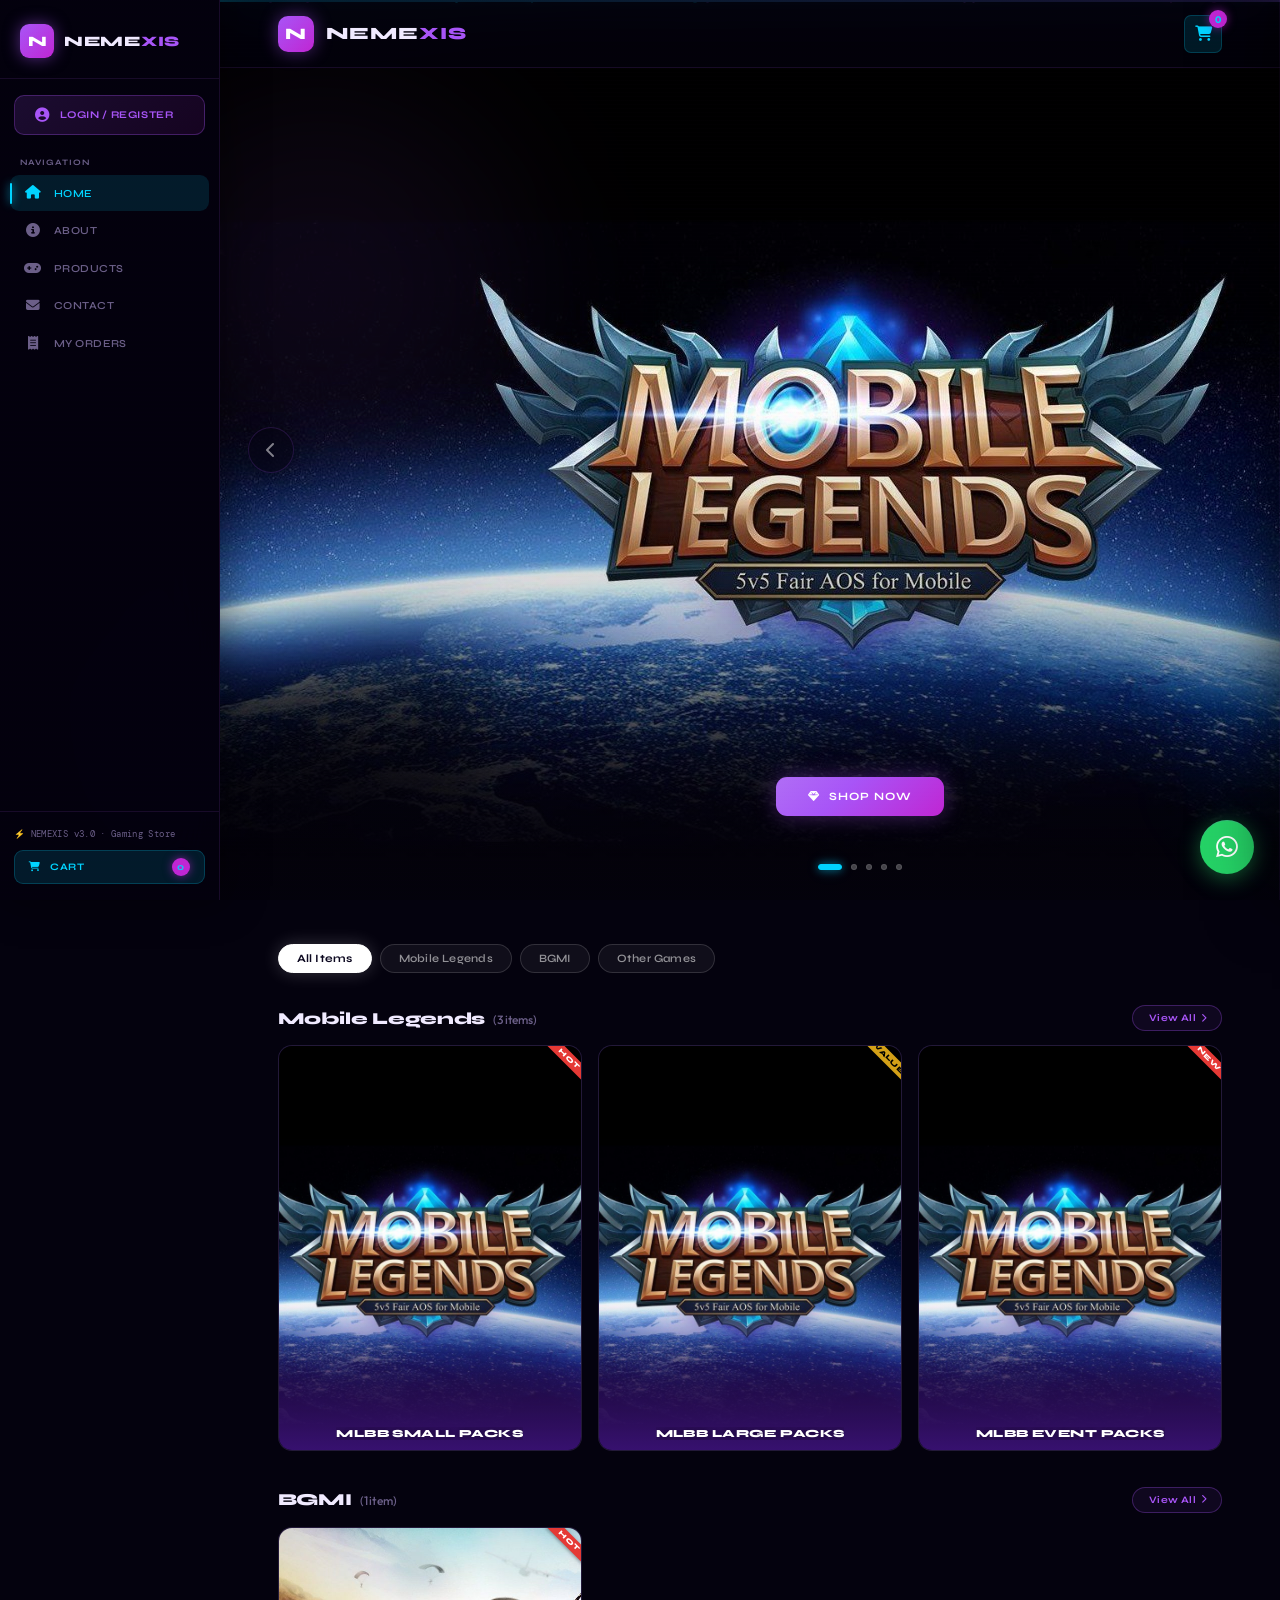
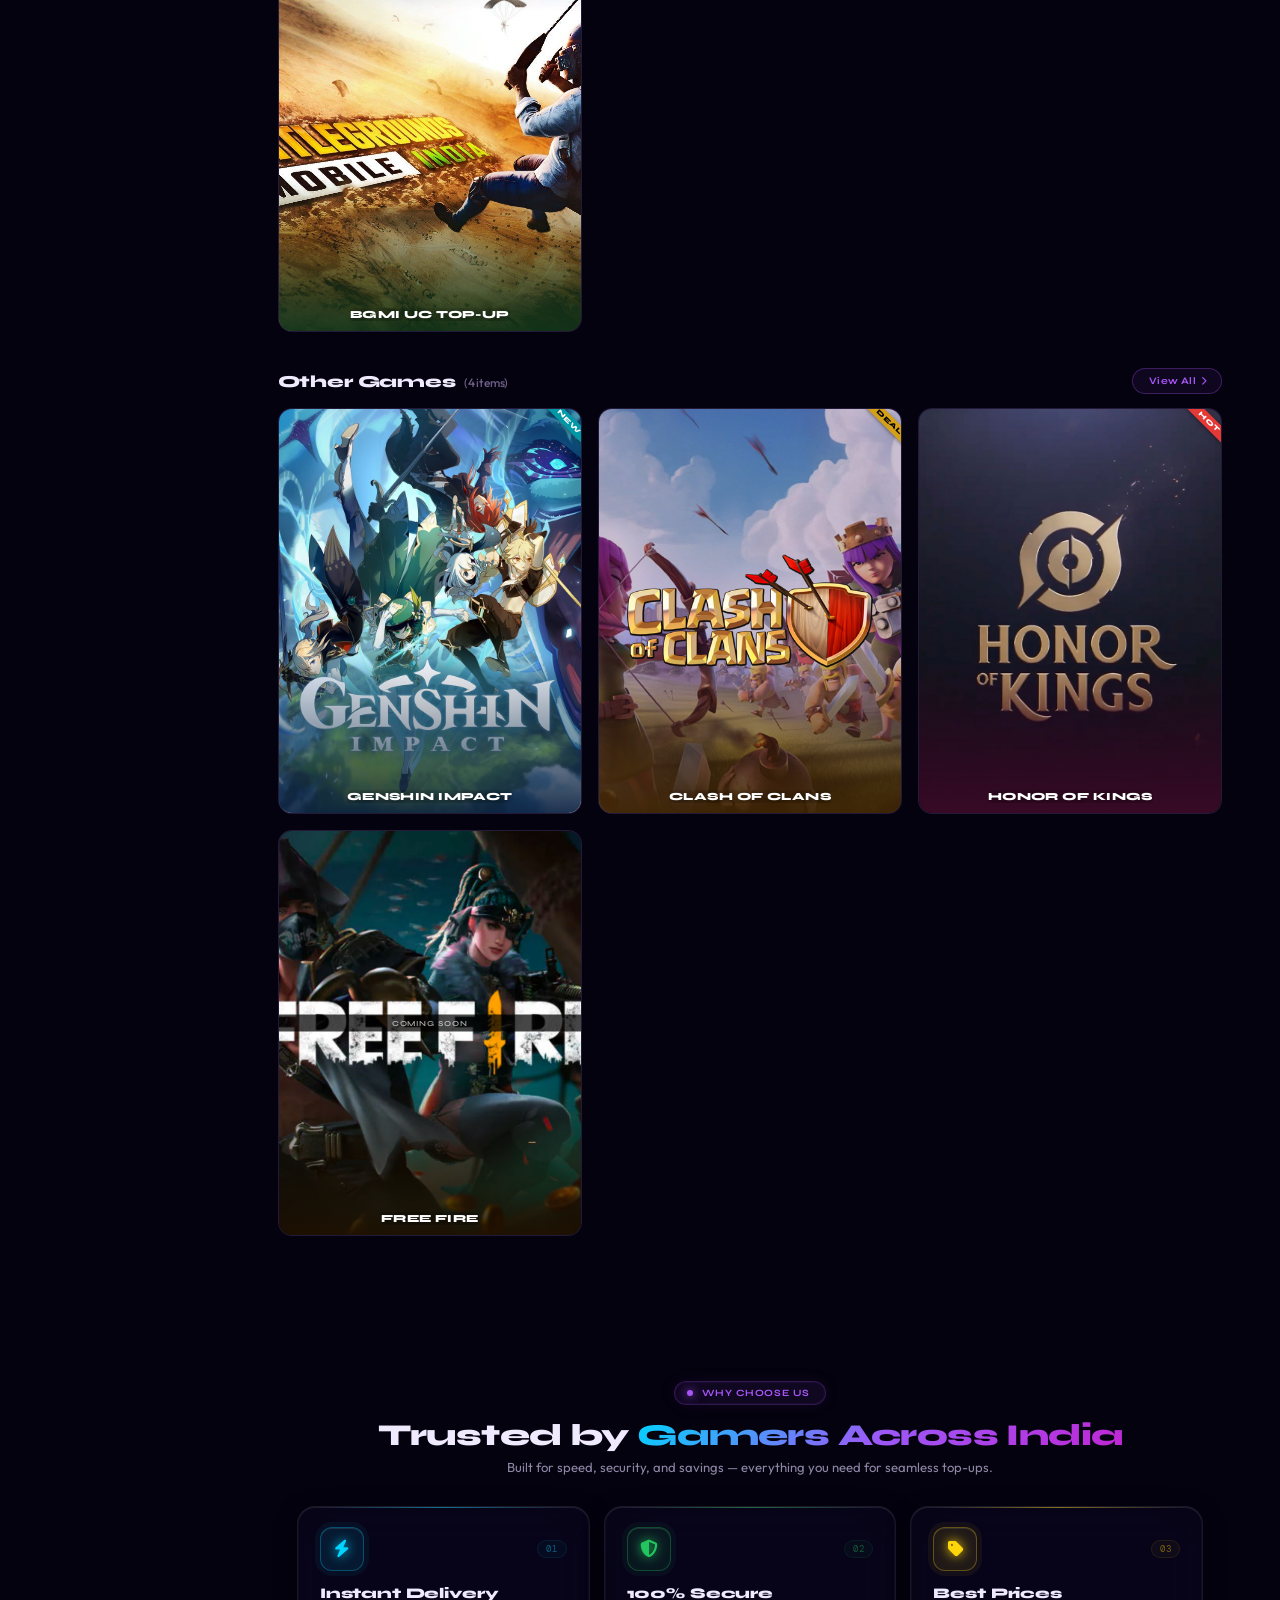
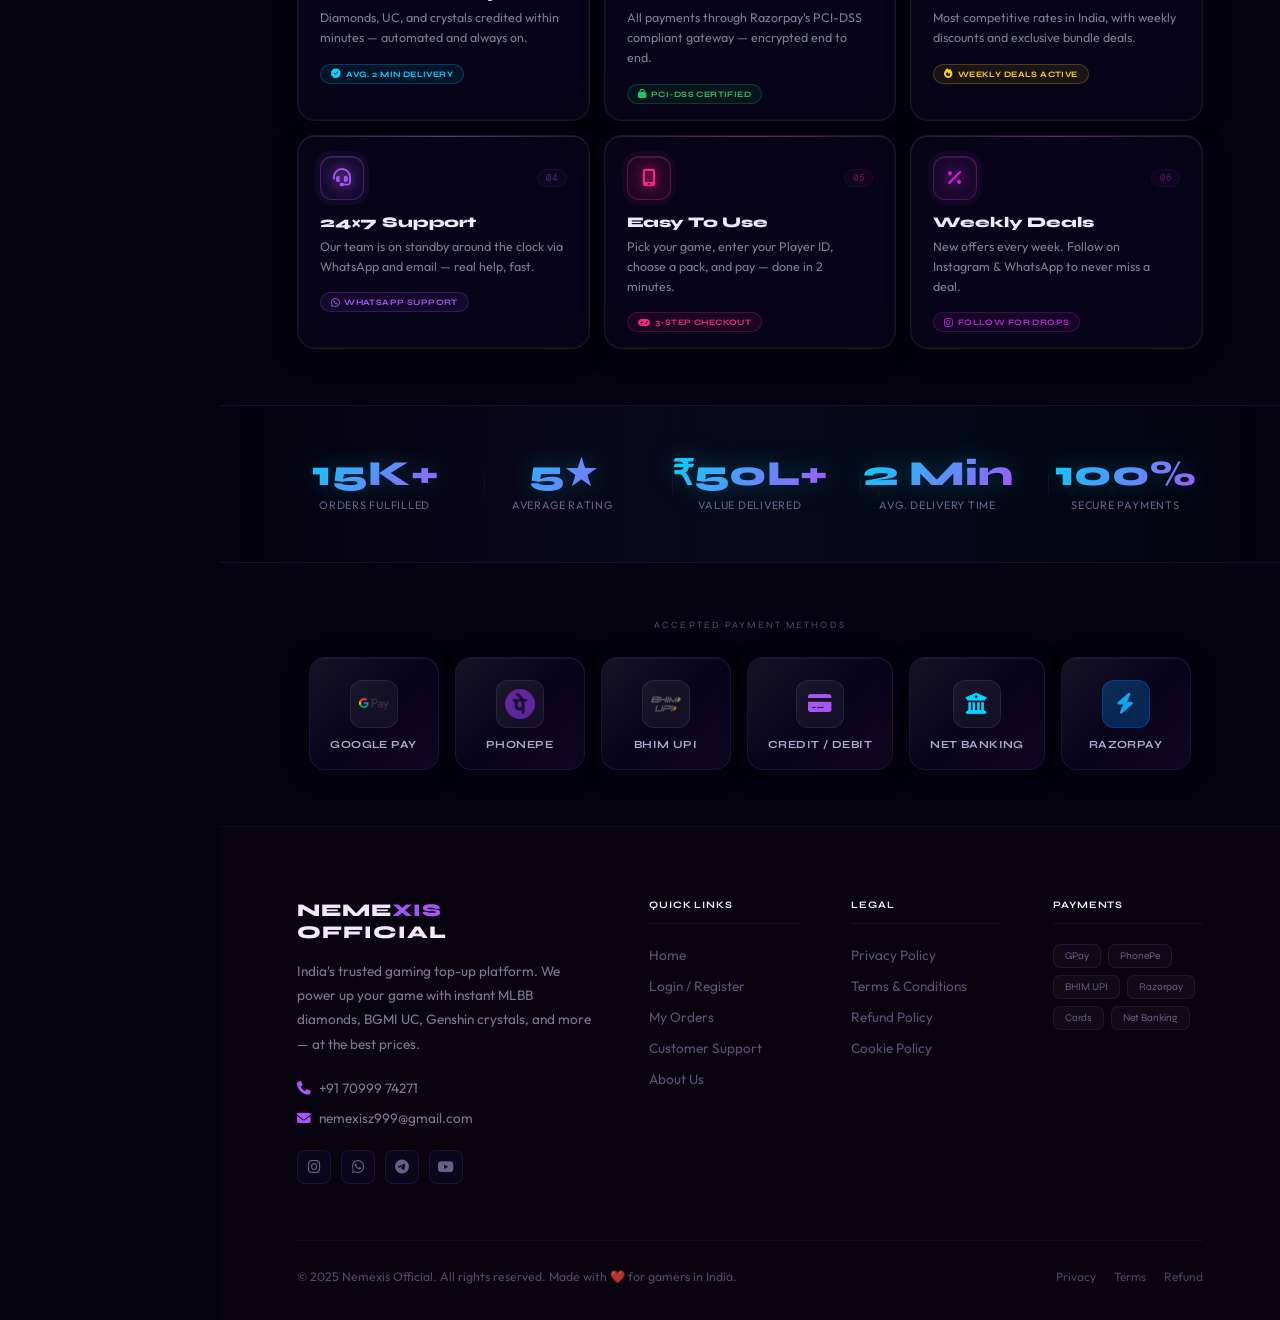
==== index.html @ 74ea0933 "Add files via upload" ====
<!DOCTYPE html>
<html lang="en">
<head>
  <meta charset="UTF-8" />
  <meta name="viewport" content="width=device-width, initial-scale=1.0" />
  <title>NEMEXIS OFFICIAL – Premium Gaming Top-Up Store</title>
  <link rel="preconnect" href="https://fonts.googleapis.com" />
  <link rel="preconnect" href="https://fonts.gstatic.com" crossorigin />
  <link href="https://fonts.googleapis.com/css2?family=Syne:wght@400;500;600;700;800&family=Outfit:wght@300;400;500;600;700&family=DM+Mono:ital,wght@0,300;0,400;0,500;1,300&display=swap" rel="stylesheet" />
  <link rel="stylesheet" href="https://cdnjs.cloudflare.com/ajax/libs/font-awesome/6.5.0/css/all.min.css" />

  <!-- ============================================================
       ADDED: Razorpay Checkout SDK — loads the payment popup
  ============================================================ -->
  <script src="https://checkout.razorpay.com/v1/checkout.js"></script>

  <style>
    /* ============================================================
       NEMEXIS DESIGN SYSTEM — CSS VARIABLES
    ============================================================ */
    :root {
      --bg-void:        #04020e;
      --bg-deep:        #07040f;
      --bg-card:        #0c0820;
      --bg-glass:       rgba(12, 8, 32, 0.75);
      --bg-glass-light: rgba(255,255,255,0.035);
      --cyan:           #00d4ff;
      --cyan-dim:       rgba(0,212,255,0.12);
      --cyan-glow:      rgba(0,212,255,0.5);
      --purple:         #a855f7;
      --purple-bright:  #c026d3;
      --purple-dim:     rgba(168,85,247,0.15);
      --purple-glow:    rgba(168,85,247,0.45);
      --blue:           #1e6fff;
      --pink:           #f72585;
      --gold:           #ffd60a;
      --green:          #22c55e;
      --text-white:     #f0eaff;
      --text-sub:       #b0a8cc;
      --text-dim:       #6b5f88;
      --border-glass:   rgba(168,85,247,0.12);
      --border-cyan:    rgba(0,212,255,0.2);
      --border-bright:  rgba(0,212,255,0.45);
      --border-purple:  rgba(168,85,247,0.4);
      --font-display:   'Syne', sans-serif;
      --font-body:      'Outfit', sans-serif;
      --font-ui:        'Outfit', sans-serif;
      --ease:           cubic-bezier(0.4,0,0.2,1);
      --spring:         cubic-bezier(0.34,1.56,0.64,1);
      --transition:     0.32s cubic-bezier(0.4,0,0.2,1);
      --radius:         16px;
      --radius-sm:      10px;
      --shadow-cyan:    0 0 30px rgba(0,212,255,0.3), 0 0 80px rgba(0,212,255,0.08);
      --shadow-purple:  0 0 30px rgba(168,85,247,0.35), 0 0 80px rgba(168,85,247,0.1);
      --shadow-card:    0 20px 60px rgba(0,0,0,0.4), 0 4px 20px rgba(0,0,0,0.3);
    }

    /* ============================================================
       RESET & BASE
    ============================================================ */
    *, *::before, *::after { margin:0; padding:0; box-sizing:border-box; }
    html { scroll-behavior:smooth; font-size:16px; }
    body {
      background: var(--bg-void);
      color: var(--text-white);
      font-family: var(--font-body);
      overflow-x: hidden;
      min-height: 100vh;
    }
    a { text-decoration:none; color:inherit; }
    ul { list-style:none; }
    img { display:block; max-width:100%; }
    button { cursor:pointer; border:none; background:none; font-family:inherit; color:inherit; }

    /* ============================================================
       SCROLLBAR
    ============================================================ */
    ::-webkit-scrollbar { width:5px; }
    ::-webkit-scrollbar-track { background:var(--bg-void); }
    ::-webkit-scrollbar-thumb {
      background: linear-gradient(var(--purple), var(--cyan));
      border-radius:3px;
    }

    /* ============================================================
       GLOBAL AMBIENT BACKGROUND
    ============================================================ */
    .bg-ambient {
      position: fixed;
      inset: 0;
      pointer-events: none;
      z-index: 0;
      overflow: hidden;
    }
    .bg-ambient::before {
      content: '';
      position: absolute;
      width: 900px; height: 900px;
      background: radial-gradient(circle, rgba(168,85,247,0.07) 0%, transparent 65%);
      top: -300px; right: -200px;
      animation: ambientDrift 18s ease-in-out infinite alternate;
    }
    .bg-ambient::after {
      content: '';
      position: absolute;
      width: 700px; height: 700px;
      background: radial-gradient(circle, rgba(0,212,255,0.055) 0%, transparent 65%);
      bottom: -200px; left: -150px;
      animation: ambientDrift 22s ease-in-out infinite alternate-reverse;
    }
    .bg-orb {
      position: absolute;
      border-radius: 50%;
      filter: blur(140px);
      pointer-events: none;
    }
    .orb-mid {
      width: 500px; height: 500px;
      background: rgba(192,38,211,0.045);
      top: 40%; left: 30%;
      transform: translate(-50%,-50%);
      animation: ambientDrift 14s ease-in-out infinite alternate;
    }
    @keyframes ambientDrift {
      0%   { transform: translate(0,0) scale(1); }
      100% { transform: translate(60px, 40px) scale(1.12); }
    }
    .bg-scan {
      position: fixed;
      inset: 0;
      background: repeating-linear-gradient(
        0deg, transparent, transparent 3px,
        rgba(168,85,247,0.008) 3px, rgba(168,85,247,0.008) 4px
      );
      pointer-events: none;
      z-index: 9998;
    }
    .bg-grid {
      position: fixed;
      inset: 0;
      background-image:
        radial-gradient(circle, rgba(168,85,247,0.06) 1px, transparent 1px);
      background-size: 48px 48px;
      pointer-events: none;
      z-index: 0;
    }

    /* ============================================================
       UTILITIES
    ============================================================ */
    .section-pad    { padding: 90px 6%; }
    .section-pad-sm { padding: 50px 6%; }
    .flex-center    { display:flex; align-items:center; justify-content:center; }
    .gradient-text {
      background: linear-gradient(135deg, var(--cyan) 0%, var(--purple) 60%, var(--purple-bright) 100%);
      -webkit-background-clip: text;
      -webkit-text-fill-color: transparent;
      background-clip: text;
    }
    .cyan-text   { color: var(--cyan); }
    .purple-text { color: var(--purple); }

    .glass {
      background: var(--bg-glass);
      border: 1px solid var(--border-glass);
      backdrop-filter: blur(20px) saturate(1.4);
      -webkit-backdrop-filter: blur(20px) saturate(1.4);
    }

    .section-label {
      display: inline-flex;
      align-items: center;
      gap: 8px;
      font-family: var(--font-display);
      font-size: 0.62rem;
      font-weight: 700;
      letter-spacing: 0.07em;
      text-transform: uppercase;
      color: var(--purple);
      background: rgba(168,85,247,0.1);
      border: 1px solid rgba(168,85,247,0.25);
      padding: 5px 14px;
      border-radius: 30px;
      margin-bottom: 14px;
    }
    .section-label::before {
      content: '';
      width: 5px; height: 5px;
      background: var(--purple);
      border-radius: 50%;
      box-shadow: 0 0 8px var(--purple);
      animation: blink 1.8s infinite;
    }
    .section-heading {
      font-family: var(--font-display);
      font-size: clamp(1.8rem, 3.5vw, 2.7rem);
      font-weight: 800;
      line-height: 1.12;
      letter-spacing: -0.01em;
      margin-bottom: 14px;
    }
    .section-sub {
      font-size: 1rem;
      color: var(--text-sub);
      max-width: 540px;
      line-height: 1.75;
      font-family: var(--font-ui);
    }

    .btn-primary {
      display: inline-flex;
      align-items: center;
      gap: 9px;
      padding: 14px 34px;
      background: linear-gradient(135deg, var(--purple) 0%, var(--purple-bright) 100%);
      color: #fff;
      font-family: var(--font-display);
      font-size: 0.72rem;
      font-weight: 700;
      letter-spacing: 0.07em;
      text-transform: uppercase;
      border-radius: 8px;
      border: none;
      position: relative;
      overflow: hidden;
      transition: var(--transition);
      box-shadow: 0 0 25px rgba(168,85,247,0.4), 0 4px 15px rgba(0,0,0,0.3);
    }
    .btn-primary::before {
      content:'';
      position:absolute;
      inset:0;
      background: linear-gradient(135deg, rgba(255,255,255,0.15) 0%, transparent 60%);
      opacity:0;
      transition: var(--transition);
    }
    .btn-primary:hover {
      transform: translateY(-3px) scale(1.02);
      box-shadow: 0 0 45px rgba(168,85,247,0.6), 0 10px 30px rgba(0,0,0,0.35);
    }
    .btn-primary:hover::before { opacity:1; }
    .btn-primary:active { transform:scale(0.97); }

    .btn-secondary {
      display: inline-flex;
      align-items: center;
      gap: 9px;
      padding: 13px 30px;
      background: rgba(0,212,255,0.07);
      color: var(--cyan);
      font-family: var(--font-display);
      font-size: 0.72rem;
      font-weight: 700;
      letter-spacing: 0.06em;
      text-transform: uppercase;
      border-radius: 8px;
      border: 1px solid rgba(0,212,255,0.3);
      transition: var(--transition);
    }
    .btn-secondary:hover {
      background: rgba(0,212,255,0.14);
      border-color: var(--cyan);
      box-shadow: 0 0 25px rgba(0,212,255,0.2);
      transform: translateY(-2px);
    }

    .btn-glow {
      display: inline-flex;
      align-items: center;
      gap: 6px;
      padding: 10px 20px;
      background: linear-gradient(135deg, var(--cyan) 0%, var(--blue) 100%);
      color: #000;
      font-family: var(--font-display);
      font-size: 0.62rem;
      font-weight: 800;
      letter-spacing: 0.05em;
      text-transform: uppercase;
      border-radius: 7px;
      transition: var(--transition);
      box-shadow: 0 0 15px rgba(0,212,255,0.35);
    }
    .btn-glow:hover {
      transform: scale(1.07);
      box-shadow: 0 0 28px rgba(0,212,255,0.6);
    }

    @keyframes blink {
      0%,100% { opacity:1; }
      50%  { opacity:0.25; }
    }
    @keyframes fadeInUp {
      from { opacity:0; transform:translateY(28px); }
      to   { opacity:1; transform:translateY(0); }
    }
    @keyframes fadeIn {
      from { opacity:0; }
      to   { opacity:1; }
    }

    /* ============================================================
       HEADER / NAVBAR
    ============================================================ */
    #header {
      position: fixed;
      top: 0; left: 0; right: 0;
      z-index: 1000;
      display: flex;
      align-items: center;
      justify-content: space-between;
      padding: 0 5%;
      height: 70px;
      background: rgba(4,2,14,0.7);
      border-bottom: 1px solid var(--border-glass);
      backdrop-filter: blur(24px) saturate(1.5);
      -webkit-backdrop-filter: blur(24px) saturate(1.5);
      transition: all 0.4s var(--ease);
    }
    #header.scrolled {
      background: rgba(4,2,14,0.95);
      border-bottom-color: rgba(168,85,247,0.2);
      box-shadow: 0 4px 40px rgba(0,0,0,0.4);
    }

    .logo-wrap {
      display: flex;
      align-items: center;
      gap: 11px;
      text-decoration: none;
    }
    .logo-icon {
      width: 38px; height: 38px;
      background: linear-gradient(135deg, var(--purple), var(--purple-bright));
      border-radius: 10px;
      display: flex; align-items: center; justify-content: center;
      font-family: var(--font-display);
      font-weight: 900;
      font-size: 1rem;
      color: #fff;
      box-shadow: 0 0 20px rgba(168,85,247,0.5);
      flex-shrink: 0;
    }
    .logo-text {
      font-family: var(--font-display);
      font-size: 1.05rem;
      font-weight: 800;
      letter-spacing: 0.05em;
      color: var(--text-white);
    }
    .logo-text .accent { color: var(--purple); }

    #navbar {
      display: flex;
      align-items: center;
      gap: 2px;
    }
    #navbar li a {
      font-family: var(--font-display);
      font-size: 0.65rem;
      font-weight: 600;
      letter-spacing: 0.05em;
      text-transform: uppercase;
      color: var(--text-dim);
      padding: 8px 14px;
      border-radius: 7px;
      transition: var(--transition);
      position: relative;
    }
    #navbar li a:hover,
    #navbar li a.active { color: var(--cyan); background: var(--cyan-dim); }
    #navbar li a.active::after {
      content:'';
      position:absolute;
      bottom:-2px; left:50%;
      transform:translateX(-50%);
      width:18px; height:2px;
      background: var(--cyan);
      border-radius:2px;
      box-shadow: 0 0 8px var(--cyan);
    }

    .nav-actions {
      display: flex;
      align-items: center;
      gap: 10px;
    }
    .nav-login-btn {
      display: inline-flex;
      align-items: center;
      gap: 7px;
      padding: 8px 18px;
      background: rgba(168,85,247,0.1);
      color: var(--purple);
      font-family: var(--font-display);
      font-size: 0.64rem;
      font-weight: 700;
      letter-spacing: 0.05em;
      text-transform: uppercase;
      border-radius: 7px;
      border: 1px solid rgba(168,85,247,0.25);
      transition: var(--transition);
    }
    .nav-login-btn:hover {
      background: rgba(168,85,247,0.18);
      border-color: var(--purple);
      box-shadow: 0 0 18px rgba(168,85,247,0.25);
    }
    .nav-cart-btn {
      position: relative;
      width: 40px; height: 40px;
      background: var(--cyan-dim);
      border: 1px solid var(--border-cyan);
      border-radius: 10px;
      display: flex; align-items: center; justify-content: center;
      color: var(--cyan);
      font-size: 0.95rem;
      transition: var(--transition);
    }
    .nav-cart-btn:hover {
      border-color: var(--cyan);
      box-shadow: 0 0 18px rgba(0,212,255,0.25);
    }
    .cart-badge {
      position: absolute;
      top: -6px; right: -6px;
      min-width: 18px; height: 18px;
      background: var(--purple-bright);
      border-radius: 9px;
      font-size: 0.6rem;
      font-weight: 700;
      display: flex; align-items: center; justify-content: center;
      font-family: var(--font-ui);
      padding: 0 4px;
      box-shadow: 0 0 10px rgba(192,38,211,0.6);
    }
    .hamburger {
      display: none;
      flex-direction: column;
      gap: 5px;
      width: 28px;
      cursor: pointer;
    }
    .hamburger span {
      display: block;
      height: 2px;
      border-radius: 2px;
      transition: var(--transition);
    }
    .hamburger span:nth-child(1) { background: var(--purple); }
    .hamburger span:nth-child(2) { background: var(--cyan); width: 70%; }
    .hamburger span:nth-child(3) { background: var(--purple); }

    /* ============================================================
       HERO SECTION
    ============================================================ */
    #hero {
      position: relative;
      width: 100%;
      height: 100vh;
      min-height: 580px;
      overflow: hidden;
    }

    .hero-slider {
      position: absolute;
      inset: 0;
      z-index: 0;
    }
    .hero-slide {
      position: absolute;
      inset: 0;
      opacity: 0;
      transform: scale(1.07);
      transition: opacity 1.1s cubic-bezier(0.4,0,0.2,1),
                  transform 1.1s cubic-bezier(0.4,0,0.2,1);
      will-change: opacity, transform;
    }
    .hero-slide.active {
      opacity: 1;
      transform: scale(1);
      z-index: 1;
    }
    .hero-slide.exit {
      opacity: 0;
      transform: scale(0.96);
      z-index: 0;
    }

    .slide-img {
      position: absolute;
      inset: 0;
      background-size: cover;
      background-position: center;
      background-repeat: no-repeat;
    }
    .slide-img::after {
      content: '';
      position: absolute;
      inset: 0;
      background: linear-gradient(to top,
        rgba(4,2,14,0.75) 0%,
        rgba(4,2,14,0.2) 28%,
        transparent 55%);
    }

    .slide-1 .slide-img { background-image: url('./assets/products/mlbb-main.jpg');    background-color: #0d0622; }
    .slide-2 .slide-img { background-image: url('./assets/products/bgmi-main.jpg');    background-color: #04101e; }
    .slide-3 .slide-img { background-image: url('./assets/products/genshin-main.jpg'); background-color: #100618; }
    .slide-4 .slide-img { background-image: url('./assets/products/coc-main.jpg');     background-color: #0a100a; }
    .slide-5 .slide-img { background-image: url('./assets/products/hok-main.jpg');     background-color: #0e0416; }

    .slide-content {
      position: absolute;
      bottom: 0; left: 0; right: 0;
      z-index: 3;
      display: flex;
      justify-content: center;
      padding-bottom: 84px;
    }
    .slide-actions {
      display: flex;
      gap: 14px;
      align-items: center;
      opacity: 0;
      transform: translateY(22px);
      transition: opacity 0.65s 0.35s ease, transform 0.65s 0.35s ease;
    }
    .hero-slide.active .slide-actions { opacity: 1; transform: translateY(0); }

    .slider-arrow {
      position: absolute;
      top: 50%;
      transform: translateY(-50%);
      z-index: 10;
      width: 50px; height: 50px;
      background: rgba(4,2,14,0.4);
      border: 1px solid rgba(168,85,247,0.2);
      backdrop-filter: blur(18px);
      -webkit-backdrop-filter: blur(18px);
      border-radius: 50%;
      display: flex; align-items: center; justify-content: center;
      color: rgba(255,255,255,0.5);
      font-size: 1rem;
      cursor: pointer;
      transition: all 0.3s var(--ease);
      box-shadow: 0 4px 20px rgba(0,0,0,0.3);
    }
    .slider-arrow:hover {
      background: rgba(168,85,247,0.18);
      border-color: var(--purple);
      color: #fff;
      box-shadow: 0 0 22px rgba(168,85,247,0.35);
      transform: translateY(-50%) scale(1.08);
    }
    .slider-arrow:active { transform: translateY(-50%) scale(0.95); }
    .slider-prev { left: 28px; }
    .slider-next { right: 28px; }

    .slider-dots {
      position: absolute;
      bottom: 30px;
      left: 50%;
      transform: translateX(-50%);
      z-index: 10;
      display: flex;
      align-items: center;
      gap: 9px;
    }
    .slider-dot {
      width: 7px; height: 7px;
      border-radius: 50%;
      background: rgba(255,255,255,0.25);
      border: 1px solid rgba(255,255,255,0.1);
      cursor: pointer;
      transition: all 0.35s var(--ease);
    }
    .slider-dot.active {
      background: var(--cyan);
      border-color: var(--cyan);
      width: 26px;
      border-radius: 4px;
      box-shadow: 0 0 10px rgba(0,212,255,0.6);
    }
    .slider-dot:hover:not(.active) { background: rgba(168,85,247,0.5); border-color: var(--purple); }

    .slider-progress {
      position: absolute;
      top: 0; left: 0; right: 0;
      height: 2px;
      z-index: 10;
      background: rgba(255,255,255,0.05);
    }
    .slider-progress-bar {
      height: 100%;
      width: 0%;
      background: linear-gradient(90deg, var(--cyan), var(--purple));
      box-shadow: 0 0 8px rgba(0,212,255,0.4);
      transition: width linear;
    }

    .slider-counter {
      position: absolute;
      top: 88px; right: 6%;
      z-index: 10;
      font-family: 'DM Mono', monospace;
      font-size: 0.7rem;
      font-weight: 400;
      letter-spacing: 0.04em;
      color: rgba(255,255,255,0.32);
    }
    .slider-counter .cur { color: var(--cyan); font-weight: 500; }

    .hero-glow {
      position: absolute;
      border-radius: 50%;
      filter: blur(80px);
      pointer-events: none;
      z-index: 2;
    }
    .hero-glow-1 { width:400px; height:400px; background:rgba(168,85,247,0.07); top:10%; left:-100px; animation: ambientDrift 10s ease-in-out infinite alternate; }
    .hero-glow-2 { width:350px; height:350px; background:rgba(0,212,255,0.05); bottom:5%; right:-80px; animation: ambientDrift 13s ease-in-out infinite alternate-reverse; }

    .hero-particles { position: absolute; inset: 0; overflow: hidden; pointer-events: none; z-index: 2; }
    .particle { position: absolute; border-radius: 50%; animation: particleFly linear infinite; }
    @keyframes particleFly {
      0%   { transform: translateY(110vh) translateX(0); opacity:0; }
      8%   { opacity:1; } 92% { opacity:1; }
      100% { transform: translateY(-30px) translateX(var(--drift,30px)); opacity:0; }
    }

    @media (max-width: 768px) {
      .slider-arrow { width:38px; height:38px; font-size:0.85rem; }
      .slider-prev { left:12px; } .slider-next { right:12px; }
      #hero { height: 55vw; min-height: 320px; max-height: 480px; }
      .slide-img { background-position: center top; }
    }
    @media (max-width: 520px) {
      .slider-counter { display:none; }
      .slide-content { padding-bottom:56px; }
      #hero { height: 60vw; min-height: 280px; max-height: 420px; }
      .slide-actions { gap: 10px; }
      .slide-actions .btn-primary { padding: 10px 20px; font-size: 0.65rem; }
      .slide-actions .btn-secondary { padding: 9px 16px; font-size: 0.65rem; }
    }

    /* ============================================================
       FEATURES SECTION
    ============================================================ */
    #features {
      position: relative;
      z-index: 1;
    }
    .features-intro { text-align: center; margin-bottom: 64px; }
    .features-grid {
      display: grid;
      grid-template-columns: repeat(3, 1fr);
      gap: 22px;
    }
    @media (max-width: 900px) { .features-grid { grid-template-columns: repeat(2,1fr); } }
    @media (max-width: 540px) { .features-grid { grid-template-columns: 1fr; } }

    .feature-card {
      position: relative;
      padding: 40px 32px 36px;
      border-radius: 20px;
      background: rgba(8,5,20,0.72);
      border: 1px solid rgba(255,255,255,0.055);
      backdrop-filter: blur(20px) saturate(1.3);
      -webkit-backdrop-filter: blur(20px) saturate(1.3);
      transition: transform 0.38s cubic-bezier(0.34,1.4,0.64,1),
                  border-color 0.3s ease, box-shadow 0.3s ease;
      overflow: hidden;
      cursor: default;
      box-shadow: 0 4px 28px rgba(0,0,0,0.3);
    }
    .feature-card::before {
      content: '';
      position: absolute;
      top: 0; left: 10%; right: 10%;
      height: 1px;
      background: linear-gradient(90deg, transparent, rgba(255,255,255,0.1), transparent);
    }
    .feature-card::after {
      content: '';
      position: absolute;
      inset: 0; border-radius: 20px;
      background: radial-gradient(ellipse at 50% 0%, var(--fc-glow, rgba(168,85,247,0.09)) 0%, transparent 65%);
      opacity: 0;
      transition: opacity 0.35s ease;
      pointer-events: none;
    }
    .feature-card:hover { transform: translateY(-8px); }
    .feature-card:hover::after { opacity: 1; }

    .feature-card:nth-child(1) {
      --fc-glow: rgba(0,212,255,0.1);
      --fc-accent: #00d4ff;
      --fc-icon-bg: rgba(0,212,255,0.08);
      --fc-icon-border: rgba(0,212,255,0.2);
    }
    .feature-card:nth-child(2) {
      --fc-glow: rgba(34,197,94,0.09);
      --fc-accent: #22c55e;
      --fc-icon-bg: rgba(34,197,94,0.08);
      --fc-icon-border: rgba(34,197,94,0.2);
    }
    .feature-card:nth-child(3) {
      --fc-glow: rgba(255,214,10,0.08);
      --fc-accent: #ffd60a;
      --fc-icon-bg: rgba(255,214,10,0.08);
      --fc-icon-border: rgba(255,214,10,0.18);
    }
    .feature-card:nth-child(4) {
      --fc-glow: rgba(168,85,247,0.1);
      --fc-accent: #a855f7;
      --fc-icon-bg: rgba(168,85,247,0.09);
      --fc-icon-border: rgba(168,85,247,0.22);
    }
    .feature-card:nth-child(5) {
      --fc-glow: rgba(247,37,133,0.09);
      --fc-accent: #f72585;
      --fc-icon-bg: rgba(247,37,133,0.08);
      --fc-icon-border: rgba(247,37,133,0.2);
    }
    .feature-card:nth-child(6) {
      --fc-glow: rgba(192,38,211,0.1);
      --fc-accent: #c026d3;
      --fc-icon-bg: rgba(192,38,211,0.09);
      --fc-icon-border: rgba(192,38,211,0.2);
    }
    .feature-card:hover {
      border-color: var(--fc-accent);
      box-shadow:
        0 16px 48px rgba(0,0,0,0.35),
        0 0 0 1px rgba(255,255,255,0.04),
        0 0 40px color-mix(in srgb, var(--fc-accent) 10%, transparent);
    }

    .feature-icon-wrap {
      width: 56px; height: 56px;
      border-radius: 16px;
      background: var(--fc-icon-bg, rgba(168,85,247,0.09));
      border: 1px solid var(--fc-icon-border, rgba(168,85,247,0.22));
      display: flex; align-items: center; justify-content: center;
      font-size: 1.4rem;
      color: var(--fc-accent, var(--purple));
      margin-bottom: 24px;
      transition: transform 0.32s cubic-bezier(0.34,1.5,0.64,1), box-shadow 0.3s ease;
      position: relative; z-index: 1;
    }
    .feature-card:hover .feature-icon-wrap {
      transform: scale(1.12);
      box-shadow: 0 0 22px color-mix(in srgb, var(--fc-accent) 35%, transparent);
    }

    .feature-card-num {
      font-family: 'DM Mono', monospace;
      font-size: 0.6rem;
      font-weight: 400;
      letter-spacing: 0.05em;
      color: var(--fc-accent, var(--purple));
      opacity: 0.55;
      margin-bottom: 10px;
      position: relative; z-index: 1;
    }

    .feature-card h4 {
      font-family: var(--font-display);
      font-size: 1rem;
      font-weight: 700;
      letter-spacing: -0.01em;
      color: var(--text-white);
      margin-bottom: 12px;
      position: relative; z-index: 1;
    }
    .feature-card p {
      font-size: 0.9rem;
      color: var(--text-sub);
      line-height: 1.7;
      font-family: var(--font-ui);
      font-weight: 400;
      position: relative; z-index: 1;
    }

    .feature-card-bar {
      position: absolute;
      bottom: 0; left: 0; right: 0;
      height: 2px;
      background: linear-gradient(90deg, transparent, var(--fc-accent, var(--purple)), transparent);
      opacity: 0;
      transition: opacity 0.3s ease;
    }
    .feature-card:hover .feature-card-bar { opacity: 1; }

    /* ============================================================
       TRUST / STATS BAR
    ============================================================ */
    #trust-bar {
      position: relative;
      z-index: 1;
      border-top: 1px solid var(--border-glass);
      border-bottom: 1px solid var(--border-glass);
      background: linear-gradient(90deg, transparent, rgba(168,85,247,0.04) 50%, transparent);
      padding: 44px 6%;
      overflow: hidden;
    }
    #trust-bar::before {
      content:'';
      position:absolute;
      inset:0;
      background: linear-gradient(90deg, transparent, rgba(0,212,255,0.025) 50%, transparent);
    }
    .trust-grid {
      display: grid;
      grid-template-columns: repeat(auto-fit, minmax(140px,1fr));
      gap: 32px;
      text-align: center;
      position: relative;
    }
    .trust-item { position:relative; }
    .trust-item + .trust-item::before {
      content:'';
      position:absolute;
      left:0; top:50%;
      transform:translateY(-50%);
      height:40px; width:1px;
      background: var(--border-glass);
    }
    .trust-num {
      font-family: var(--font-display);
      font-size: 2.1rem;
      font-weight: 900;
      line-height:1;
      margin-bottom: 7px;
      background: linear-gradient(135deg, var(--cyan), var(--purple));
      -webkit-background-clip: text;
      -webkit-text-fill-color: transparent;
      background-clip: text;
    }
    .trust-label {
      font-size: 0.72rem;
      color: var(--text-dim);
      letter-spacing: 0.05em;
      text-transform: uppercase;
      font-family: var(--font-ui);
    }

    /* ============================================================
       PRODUCTS SECTION
    ============================================================ */
    #products { position:relative; z-index:1; }
    .products-header {
      display: flex;
      align-items: flex-end;
      justify-content: space-between;
      flex-wrap: wrap;
      gap: 24px;
      margin-bottom: 40px;
    }
    .cat-tabs {
      display: flex;
      gap: 8px;
      flex-wrap: wrap;
      margin-top: 18px;
    }
    .cat-tab {
      padding: 7px 18px;
      border-radius: 7px;
      border: 1px solid var(--border-glass);
      background: transparent;
      color: var(--text-dim);
      font-family: var(--font-display);
      font-size: 0.62rem;
      font-weight: 700;
      letter-spacing: 0.05em;
      text-transform: uppercase;
      cursor: pointer;
      transition: var(--transition);
    }
    .cat-tab.active, .cat-tab:hover {
      border-color: rgba(168,85,247,0.4);
      color: var(--purple);
      background: rgba(168,85,247,0.08);
    }
    .cat-tab.active { box-shadow: 0 0 14px rgba(168,85,247,0.15); }

    .products-grid {
      display: grid;
      grid-template-columns: repeat(4, 1fr);
      gap: 22px;
    }

    .prod-card {
      position: relative;
      border-radius: var(--radius);
      overflow: hidden;
      border: 1px solid var(--border-glass);
      background: var(--bg-card);
      cursor: pointer;
      transition: transform 0.35s var(--ease), box-shadow 0.35s var(--ease), border-color 0.35s var(--ease);
    }
    .prod-card::after {
      content:'';
      position:absolute;
      inset:0;
      border-radius: var(--radius);
      box-shadow: inset 0 0 0 1px rgba(168,85,247,0);
      transition: box-shadow 0.35s var(--ease);
      pointer-events:none;
      z-index:5;
    }
    .prod-card:hover {
      border-color: rgba(168,85,247,0.4);
      transform: translateY(-10px) scale(1.015);
      box-shadow: var(--shadow-purple), var(--shadow-card);
    }
    .prod-card:hover::after {
      box-shadow: inset 0 0 0 1px rgba(168,85,247,0.3);
    }

    .prod-img-wrap {
      position: relative;
      overflow: hidden;
      aspect-ratio: 4/3;
    }
    .prod-img {
      width: 100%;
      height: 100%;
      object-fit: cover;
      transition: transform 0.55s var(--ease);
    }
    .prod-card:hover .prod-img { transform: scale(1.09); }

    .prod-img-overlay {
      position: absolute;
      inset: 0;
      background: linear-gradient(to top, var(--bg-card) 0%, rgba(12,8,32,0.3) 60%, transparent 100%);
    }

    .prod-badge {
      position: absolute;
      top: 12px; left: 12px;
      padding: 4px 11px;
      border-radius: 30px;
      font-family: var(--font-display);
      font-size: 0.56rem;
      font-weight: 700;
      letter-spacing: 0.05em;
      text-transform: uppercase;
      z-index: 3;
    }
    .badge-hot  { background: var(--pink); color:#fff; box-shadow: 0 0 12px rgba(247,37,133,0.5); }
    .badge-new  { background: linear-gradient(135deg,var(--purple),var(--purple-bright)); color:#fff; box-shadow: 0 0 12px rgba(168,85,247,0.5); }
    .badge-sale { background: var(--gold); color:#000; }

    .prod-cart-btn {
      position: absolute;
      top: 12px; right: 12px;
      width: 36px; height: 36px;
      background: rgba(4,2,14,0.75);
      border: 1px solid var(--border-glass);
      border-radius: 9px;
      display: flex; align-items: center; justify-content: center;
      color: var(--cyan);
      font-size: 0.9rem;
      opacity:0;
      transition: var(--transition);
      backdrop-filter: blur(8px);
      z-index: 3;
    }
    .prod-card:hover .prod-cart-btn { opacity:1; }
    .prod-cart-btn:hover {
      background: var(--cyan);
      color: #000;
      border-color: var(--cyan);
      box-shadow: 0 0 14px rgba(0,212,255,0.5);
    }

    .prod-body { padding: 18px 18px 22px; }
    .prod-game-tag {
      font-family: var(--font-display);
      font-size: 0.56rem;
      font-weight: 700;
      letter-spacing: 0.08em;
      text-transform: uppercase;
      color: var(--purple);
      margin-bottom: 6px;
    }
    .prod-name {
      font-family: var(--font-display);
      font-size: 0.95rem;
      font-weight: 700;
      color: var(--text-white);
      margin-bottom: 6px;
      line-height: 1.3;
    }
    .prod-desc {
      font-size: 0.8rem;
      color: var(--text-sub);
      line-height: 1.6;
      margin-bottom: 12px;
      font-family: var(--font-ui);
    }
    .prod-stars {
      display: flex;
      align-items: center;
      gap: 2px;
      margin-bottom: 14px;
    }
    .prod-stars i { font-size: 0.65rem; color: var(--gold); }
    .prod-price-row {
      display: flex;
      align-items: center;
      justify-content: space-between;
    }
    .prod-price {
      font-family: var(--font-display);
      font-size: 0.88rem;
      font-weight: 700;
      color: var(--cyan);
    }
    .prod-price small {
      display: block;
      font-size: 0.62rem;
      font-weight: 400;
      color: var(--text-dim);
      font-family: var(--font-ui);
    }

    /* ============================================================
       PAYMENT BAR
    ============================================================ */
    #payment-bar {
      position: relative;
      z-index: 1;
      text-align: center;
    }
    .payment-bar-label {
      font-family: var(--font-display);
      font-size: 0.62rem;
      color: var(--text-dim);
      letter-spacing: 0.2em;
      text-transform: uppercase;
      margin-bottom: 28px;
    }
    .payment-icons-row {
      display: flex;
      align-items: stretch;
      justify-content: center;
      gap: 16px;
      flex-wrap: wrap;
    }
    .pay-chip {
      display: flex;
      flex-direction: column;
      align-items: center;
      justify-content: center;
      gap: 10px;
      min-width: 130px;
      padding: 22px 20px 18px;
      background: rgba(12, 8, 32, 0.6);
      border: 1px solid rgba(168,85,247,0.15);
      border-radius: 16px;
      font-family: var(--font-display);
      font-size: 0.68rem;
      font-weight: 700;
      letter-spacing: 0.04em;
      color: var(--text-sub);
      text-transform: uppercase;
      transition: all 0.35s cubic-bezier(0.4,0,0.2,1);
      backdrop-filter: blur(22px) saturate(1.5);
      -webkit-backdrop-filter: blur(22px) saturate(1.5);
      position: relative;
      overflow: hidden;
      cursor: default;
      box-shadow: 0 4px 24px rgba(0,0,0,0.3), inset 0 1px 0 rgba(255,255,255,0.05);
    }
    /* inner shimmer layer */
    .pay-chip::before {
      content: '';
      position: absolute;
      inset: 0;
      background: linear-gradient(135deg,
        rgba(255,255,255,0.06) 0%,
        transparent 50%,
        rgba(168,85,247,0.04) 100%);
      border-radius: inherit;
      opacity: 1;
      pointer-events: none;
    }
    /* bottom glow line */
    .pay-chip::after {
      content: '';
      position: absolute;
      bottom: 0; left: 20%; right: 20%;
      height: 1px;
      background: linear-gradient(90deg, transparent, rgba(168,85,247,0.4), transparent);
      opacity: 0;
      transition: opacity 0.35s ease;
    }
    .pay-chip:hover {
      transform: translateY(-5px) scale(1.04);
      border-color: rgba(168,85,247,0.5);
      color: var(--text-white);
      background: rgba(168,85,247,0.12);
      box-shadow:
        0 0 30px rgba(168,85,247,0.2),
        0 12px 40px rgba(0,0,0,0.4),
        inset 0 1px 0 rgba(255,255,255,0.08);
    }
    .pay-chip:hover::after { opacity: 1; }
    .pay-chip-icon {
      display: flex;
      align-items: center;
      justify-content: center;
      width: 48px; height: 48px;
      border-radius: 12px;
      background: rgba(255,255,255,0.05);
      border: 1px solid rgba(255,255,255,0.08);
      flex-shrink: 0;
      transition: all 0.35s ease;
    }
    .pay-chip:hover .pay-chip-icon {
      background: rgba(168,85,247,0.12);
      border-color: rgba(168,85,247,0.3);
    }
    .pay-chip img {
      width: 30px; height: 30px;
      object-fit: contain;
      border-radius: 6px;
      display: block;
    }
    .pay-chip .pay-chip-icon i {
      font-size: 1.3rem;
    }
    .pay-chip-label {
      position: relative;
      z-index: 1;
    }

    /* ============================================================
       FOOTER
    ============================================================ */
    footer {
      position: relative;
      z-index: 1;
      background: var(--bg-deep);
      border-top: 1px solid var(--border-glass);
      padding: 64px 6% 32px;
    }
    .footer-grid {
      display: grid;
      grid-template-columns: 2fr 1fr 1fr 1fr;
      gap: 44px;
      margin-bottom: 52px;
    }
    .footer-brand h2 {
      font-family: var(--font-display);
      font-size: 1.1rem;
      font-weight: 800;
      letter-spacing: 0.05em;
      margin-bottom: 14px;
    }
    .footer-brand h2 .accent { color: var(--purple); }
    .footer-brand p {
      font-size: 0.86rem;
      color: var(--text-sub);
      line-height: 1.75;
      font-family: var(--font-ui);
      margin-bottom: 20px;
    }
    .footer-contact p {
      font-size: 0.82rem;
      color: var(--text-dim);
      font-family: var(--font-ui);
      margin-bottom: 5px;
    }
    .social-row { display:flex; gap:10px; margin-top:20px; }
    .social-btn {
      width: 36px; height: 36px;
      border-radius: 9px;
      background: var(--bg-glass);
      border: 1px solid var(--border-glass);
      display: flex; align-items: center; justify-content: center;
      color: var(--text-dim);
      font-size: 0.9rem;
      transition: var(--transition);
      backdrop-filter: blur(8px);
    }
    .social-btn:hover {
      border-color: var(--purple);
      color: var(--purple);
      box-shadow: 0 0 14px rgba(168,85,247,0.25);
    }
    .footer-col h4 {
      font-family: var(--font-display);
      font-size: 0.65rem;
      font-weight: 700;
      letter-spacing: 0.07em;
      text-transform: uppercase;
      color: var(--text-white);
      margin-bottom: 18px;
      padding-bottom: 10px;
      border-bottom: 1px solid var(--border-glass);
    }
    .footer-col ul li { margin-bottom: 10px; }
    .footer-col ul li a {
      font-size: 0.86rem;
      color: var(--text-dim);
      font-family: var(--font-ui);
      transition: var(--transition);
    }
    .footer-col ul li a:hover { color: var(--cyan); }
    .footer-pay-chips { display:flex; flex-wrap:wrap; gap:7px; margin-top:6px; }
    .footer-pay-chip {
      background: rgba(255,255,255,0.04);
      border: 1px solid var(--border-glass);
      border-radius: 6px;
      padding: 5px 10px;
      font-size: 0.66rem;
      font-family: var(--font-display);
      color: var(--text-dim);
    }
    .footer-bottom {
      border-top: 1px solid var(--border-glass);
      padding-top: 26px;
      display: flex;
      align-items: center;
      justify-content: space-between;
      flex-wrap: wrap;
      gap: 12px;
    }
    .footer-bottom p {
      font-size: 0.78rem;
      color: var(--text-dim);
      font-family: var(--font-ui);
    }
    .footer-bottom-links { display:flex; gap:18px; }
    .footer-bottom-links a {
      font-size: 0.76rem;
      color: var(--text-dim);
      font-family: var(--font-ui);
      transition: var(--transition);
    }
    .footer-bottom-links a:hover { color: var(--purple); }

    /* ============================================================
       WHATSAPP FLOAT
    ============================================================ */
    .wa-float {
      position: fixed;
      bottom: 28px; right: 28px;
      width: 58px; height: 58px;
      background: #25d366;
      border-radius: 50%;
      display: flex; align-items: center; justify-content: center;
      font-size: 1.55rem;
      color: #fff;
      z-index: 990;
      transition: var(--transition);
      box-shadow: 0 4px 24px rgba(37,211,102,0.5);
      animation: waPulse 3s ease-in-out infinite;
    }
    .wa-float:hover {
      transform: scale(1.14);
      box-shadow: 0 6px 36px rgba(37,211,102,0.75);
    }
    @keyframes waPulse {
      0%,100% { box-shadow: 0 4px 24px rgba(37,211,102,0.5); }
      50% { box-shadow: 0 4px 40px rgba(37,211,102,0.8), 0 0 0 10px rgba(37,211,102,0.08); }
    }

    /* ============================================================
       MODALS
    ============================================================ */
    .modal-overlay {
      position: fixed;
      inset: 0;
      background: rgba(4,2,14,0.9);
      backdrop-filter: blur(14px);
      z-index: 2000;
      display: flex;
      align-items: center;
      justify-content: center;
      padding: 20px;
      opacity:0;
      pointer-events:none;
      transition: opacity 0.3s ease;
    }
    .modal-overlay.active { opacity:1; pointer-events:all; }

    .modal-box {
      background: var(--bg-card);
      border: 1px solid rgba(168,85,247,0.25);
      border-radius: 22px;
      width: 100%;
      max-width: 560px;
      max-height: 90vh;
      overflow-y: auto;
      box-shadow: var(--shadow-purple), 0 50px 120px rgba(0,0,0,0.65);
      transform: translateY(32px) scale(0.96);
      transition: transform 0.38s var(--spring);
    }
    .modal-overlay.active .modal-box { transform: translateY(0) scale(1); }
    .modal-box::-webkit-scrollbar { width: 4px; }
    .modal-box::-webkit-scrollbar-thumb { background:var(--border-glass); border-radius:2px; }

    .modal-header {
      padding: 24px 26px 18px;
      border-bottom: 1px solid var(--border-glass);
      display: flex;
      align-items: center;
      justify-content: space-between;
    }
    .modal-title {
      font-family: var(--font-display);
      font-size: 0.95rem;
      font-weight: 700;
      letter-spacing: 0.06em;
      color: var(--text-white);
    }
    .modal-close {
      width: 32px; height: 32px;
      border-radius: 8px;
      background: rgba(255,255,255,0.05);
      border: 1px solid var(--border-glass);
      color: var(--text-dim);
      font-size: 0.9rem;
      display: flex; align-items: center; justify-content: center;
      cursor:pointer;
      transition: var(--transition);
    }
    .modal-close:hover { color: var(--pink); border-color:var(--pink); }
    .modal-body { padding: 22px 26px; }

    .modal-game-header {
      display: flex;
      align-items: center;
      gap: 14px;
      margin-bottom: 22px;
      padding-bottom: 18px;
      border-bottom: 1px solid var(--border-glass);
    }
    .modal-game-img {
      width: 68px; height: 48px;
      border-radius: 10px;
      object-fit: cover;
      border: 1px solid var(--border-glass);
      background: var(--bg-deep);
      flex-shrink:0;
    }
    .modal-game-title {
      font-family: var(--font-display);
      font-size: 1.05rem;
      font-weight: 700;
      color: var(--text-white);
    }
    .modal-game-tag {
      font-size: 0.72rem;
      color: var(--text-dim);
      font-family: var(--font-ui);
    }

    .form-group { margin-bottom: 18px; }
    .form-label {
      display: block;
      font-family: var(--font-display);
      font-size: 0.62rem;
      font-weight: 700;
      letter-spacing: 0.07em;
      text-transform: uppercase;
      color: var(--text-dim);
      margin-bottom: 8px;
    }
    .form-input {
      width: 100%;
      background: rgba(255,255,255,0.04);
      border: 1px solid var(--border-glass);
      border-radius: 9px;
      padding: 12px 16px;
      color: var(--text-white);
      font-family: var(--font-ui);
      font-size: 0.9rem;
      transition: var(--transition);
      outline: none;
    }
    .form-input:focus {
      border-color: rgba(168,85,247,0.5);
      box-shadow: 0 0 18px rgba(168,85,247,0.12);
    }
    .form-input::placeholder { color: var(--text-dim); }

    .packs-label {
      font-family: var(--font-display);
      font-size: 0.62rem;
      font-weight: 700;
      letter-spacing: 0.07em;
      text-transform: uppercase;
      color: var(--text-dim);
      margin-bottom: 12px;
    }
    .packs-grid {
      display: grid;
      grid-template-columns: repeat(auto-fill, minmax(130px,1fr));
      gap: 10px;
      margin-bottom: 22px;
    }
    .pack-option {
      border: 1px solid var(--border-glass);
      border-radius: 10px;
      padding: 14px 10px;
      text-align: center;
      cursor: pointer;
      transition: var(--transition);
      background: rgba(255,255,255,0.02);
    }
    .pack-option:hover {
      border-color: rgba(168,85,247,0.4);
      background: rgba(168,85,247,0.07);
    }
    .pack-option.selected {
      border-color: var(--purple);
      background: rgba(168,85,247,0.12);
      box-shadow: 0 0 18px rgba(168,85,247,0.2);
    }
    .pack-amount {
      font-family: var(--font-display);
      font-size: 0.9rem;
      font-weight: 700;
      color: var(--text-white);
      margin-bottom: 4px;
    }
    .pack-unit { font-size:0.62rem; color:var(--text-dim); font-family:var(--font-ui); margin-bottom:8px; }
    .pack-price { font-family:var(--font-display); font-size:0.82rem; font-weight:700; color:var(--cyan); }
    .pack-save { font-size:0.58rem; color:var(--gold); font-family:var(--font-ui); margin-top:3px; }

    /* ============================================================
       ADDED: Player ID warning banner in shop modal
    ============================================================ */
    .player-id-warning {
      display: flex;
      align-items: flex-start;
      gap: 9px;
      background: rgba(255, 193, 7, 0.07);
      border: 1px solid rgba(255, 193, 7, 0.28);
      border-radius: 9px;
      padding: 10px 13px;
      margin-bottom: 16px;
      font-family: var(--font-ui);
      font-size: 0.78rem;
      color: #ffd60a;
      line-height: 1.55;
    }
    .player-id-warning i {
      margin-top: 1px;
      flex-shrink: 0;
      font-size: 0.85rem;
    }

    /* ============================================================
       ADDED: Payment trust bar below Pay button
    ============================================================ */
    .payment-trust-bar {
      display: flex;
      justify-content: center;
      align-items: center;
      gap: 18px;
      margin-top: 14px;
      flex-wrap: wrap;
    }
    .payment-trust-item {
      display: flex;
      align-items: center;
      gap: 5px;
      font-family: var(--font-ui);
      font-size: 0.7rem;
      color: var(--text-dim);
    }
    .payment-trust-item i {
      font-size: 0.75rem;
    }
    .payment-trust-item:nth-child(1) i { color: var(--green); }
    .payment-trust-item:nth-child(2) i { color: var(--cyan); }
    .payment-trust-item:nth-child(3) i { color: #25d366; }

    .checkout-summary {
      background: rgba(168,85,247,0.05);
      border: 1px solid rgba(168,85,247,0.15);
      border-radius: 10px;
      padding: 16px;
      margin-bottom: 20px;
    }
    .checkout-row {
      display: flex;
      justify-content: space-between;
      font-size: 0.84rem;
      font-family: var(--font-ui);
      color: var(--text-dim);
      margin-bottom: 8px;
    }
    .checkout-row.total {
      font-family: var(--font-display);
      font-size: 0.95rem;
      font-weight: 700;
      color: var(--purple);
      border-top: 1px solid var(--border-glass);
      padding-top: 10px;
      margin-top: 8px;
      margin-bottom: 0;
    }

    .auth-tabs {
      display: flex;
      border-radius: 8px;
      overflow: hidden;
      border: 1px solid var(--border-glass);
      margin-bottom: 22px;
    }
    .auth-tab {
      flex:1;
      padding: 11px;
      text-align: center;
      font-family: var(--font-display);
      font-size: 0.66rem;
      font-weight: 700;
      letter-spacing: 0.05em;
      text-transform: uppercase;
      color: var(--text-dim);
      cursor: pointer;
      transition: var(--transition);
      background: transparent;
    }
    .auth-tab.active {
      background: linear-gradient(135deg, var(--purple), var(--purple-bright));
      color: #fff;
    }

    /* ============================================================
       CART SIDEBAR
    ============================================================ */
    .cart-backdrop {
      position: fixed;
      inset: 0;
      background: rgba(4,2,14,0.6);
      z-index: 2990;
      display: none;
      backdrop-filter: blur(4px);
    }
    .cart-backdrop.open { display:block; }
    .cart-sidebar {
      position: fixed;
      top:0; right:0;
      width: 370px;
      height: 100vh;
      background: var(--bg-card);
      border-left: 1px solid rgba(168,85,247,0.2);
      z-index: 3000;
      transform: translateX(100%);
      transition: transform 0.4s var(--ease);
      display: flex;
      flex-direction: column;
      box-shadow: -10px 0 70px rgba(0,0,0,0.5);
    }
    .cart-sidebar.open { transform: translateX(0); }
    .cart-header {
      padding: 22px;
      border-bottom: 1px solid var(--border-glass);
      display: flex;
      align-items: center;
      justify-content: space-between;
    }
    .cart-title {
      font-family: var(--font-display);
      font-size: 0.9rem;
      font-weight: 700;
    }
    .cart-items { flex:1; overflow-y:auto; padding: 18px; }
    .cart-empty {
      text-align: center;
      padding: 60px 20px;
      color: var(--text-dim);
    }
    .cart-empty i { font-size:3rem; color:var(--border-glass); margin-bottom:16px; display:block; }
    .cart-empty p { font-size:0.86rem; font-family:var(--font-ui); }
    .cart-item {
      display: flex;
      gap: 12px;
      padding: 12px 0;
      border-bottom: 1px solid var(--border-glass);
    }
    .cart-item-img {
      width: 58px; height: 40px;
      border-radius: 7px;
      object-fit: cover;
      background: var(--bg-deep);
      border: 1px solid var(--border-glass);
      flex-shrink:0;
    }
    .cart-item-info { flex:1; }
    .cart-item-name { font-family:var(--font-display); font-size:0.75rem; font-weight:600; color:var(--text-white); margin-bottom:3px; }
    .cart-item-pack { font-size:0.7rem; color:var(--text-dim); font-family:var(--font-ui); }
    .cart-item-price { font-family:var(--font-display); font-size:0.85rem; font-weight:700; color:var(--cyan); margin-top:5px; }
    .cart-item-remove { color:var(--text-dim); font-size:0.78rem; cursor:pointer; transition:var(--transition); padding:4px; }
    .cart-item-remove:hover { color:var(--pink); }
    .cart-footer {
      padding: 18px 22px;
      border-top: 1px solid var(--border-glass);
    }
    .cart-total-row {
      display: flex;
      justify-content: space-between;
      font-family: var(--font-display);
      font-size: 0.9rem;
      font-weight: 700;
      color: var(--text-white);
      margin-bottom: 14px;
    }
    .cart-total-amount { color: var(--cyan); }

    /* ============================================================
       TOAST
    ============================================================ */
    .toast-container {
      position: fixed;
      bottom: 100px; right: 26px;
      z-index: 5000;
      display: flex;
      flex-direction: column;
      gap: 9px;
    }
    .toast {
      background: var(--bg-card);
      border: 1px solid rgba(168,85,247,0.3);
      border-radius: 10px;
      padding: 13px 16px;
      display: flex;
      align-items: center;
      gap: 11px;
      min-width: 250px;
      box-shadow: var(--shadow-purple);
      animation: toastIn 0.4s var(--spring) forwards;
    }
    .toast.success { border-color: rgba(34,197,94,0.4); }
    .toast.success i { color: var(--green); }
    .toast.error { border-color: rgba(247,37,133,0.4); }
    .toast.error i { color: var(--pink); }
    .toast i { font-size:1.05rem; }
    .toast-msg { font-size:0.83rem; color:var(--text-white); font-family:var(--font-ui); }
    @keyframes toastIn {
      from { transform:translateX(44px); opacity:0; }
      to   { transform:translateX(0); opacity:1; }
    }

    /* ============================================================
       SCROLL REVEAL
    ============================================================ */
    .reveal {
      opacity:0;
      transform: translateY(32px);
      transition: opacity 0.65s var(--ease), transform 0.65s var(--ease);
    }
    .reveal.visible { opacity:1; transform:translateY(0); }

    /* ============================================================
       RESPONSIVE
    ============================================================ */
    @media (max-width: 1200px) {
      .products-grid { grid-template-columns: repeat(3, 1fr); }
    }
    @media (max-width: 1024px) {
      .footer-grid { grid-template-columns: 1fr 1fr; }
    }
    @media (max-width: 768px) {
      .section-pad { padding: 64px 5%; }
      #hero { padding: 110px 5% 64px; }
      .hero-title { font-size: clamp(2.2rem, 9vw, 3.8rem); }
      .hero-stat { padding: 0 20px; }
      .hero-stat-num { font-size: 1.5rem; }
      .products-grid { grid-template-columns: repeat(2, 1fr); }
      .footer-grid { grid-template-columns: 1fr; gap: 30px; }
      .footer-bottom { flex-direction: column; text-align: center; }
      #navbar {
        position: fixed;
        top: 70px; left: 0; right: 0;
        background: rgba(4,2,14,0.98);
        flex-direction: column;
        padding: 20px;
        gap: 4px;
        border-bottom: 1px solid var(--border-glass);
        display: none;
        backdrop-filter: blur(20px);
      }
      #navbar.open { display:flex; }
      .hamburger { display:flex; }
      .nav-login-btn { display:none; }
      .cart-sidebar { width: 100%; }
      .trust-item + .trust-item::before { display:none; }
    }
    @media (max-width: 520px) {
      .products-grid { grid-template-columns: repeat(2,1fr); gap: 14px; }
      .packs-grid { grid-template-columns: repeat(2,1fr); }
      .hero-trust { gap: 10px; }
      .hero-stat { padding: 0 14px; }
    }
    @media (max-width: 400px) {
      .products-grid { grid-template-columns: 1fr; }
    }

    /* ============================================================
       NEMEXIS PREMIUM POLISH — REFINEMENT LAYER v2
       Enhances spacing, micro-interactions, depth, and consistency
       without touching layout or color identity.
    ============================================================ */

    /* ── 1. DESIGN TOKEN UPGRADES ─────────────────────────────── */
    :root {
      /* Tightened transition for snappier feel */
      --transition:       0.22s cubic-bezier(0.4, 0, 0.2, 1);
      --transition-slow:  0.38s cubic-bezier(0.4, 0, 0.2, 1);
      --transition-spring: 0.42s cubic-bezier(0.34, 1.56, 0.64, 1);

      /* Richer card shadows */
      --shadow-card:      0 8px 32px rgba(0,0,0,0.45), 0 2px 8px rgba(0,0,0,0.3);
      --shadow-card-hover:0 24px 64px rgba(0,0,0,0.55), 0 4px 16px rgba(0,0,0,0.35);

      /* Consistent border radius tokens */
      --radius:    18px;
      --radius-sm: 11px;
      --radius-xs: 7px;

      /* Inner glow tokens */
      --glow-purple-inner: inset 0 1px 0 rgba(168,85,247,0.15);
      --glow-cyan-inner:   inset 0 1px 0 rgba(0,212,255,0.12);
    }

    /* ── 2. BODY FONT RENDERING ───────────────────────────────── */
    body {
      -webkit-font-smoothing: antialiased;
      -moz-osx-font-smoothing: grayscale;
      text-rendering: optimizeLegibility;
    }

    /* ── 3. SCROLLBAR — THICKER, MORE PREMIUM ─────────────────── */
    ::-webkit-scrollbar { width: 6px; }
    ::-webkit-scrollbar-track { background: rgba(4,2,14,0.8); }
    ::-webkit-scrollbar-thumb {
      background: linear-gradient(180deg, var(--purple) 0%, var(--cyan) 100%);
      border-radius: 6px;
      border: 1px solid rgba(255,255,255,0.05);
    }

    /* ── 4. HEADER / NAVBAR REFINEMENTS ───────────────────────── */
    #header {
      height: 68px;
      padding: 0 4.5%;
      /* Sharper separator line on scroll */
    }
    #header.scrolled {
      background: rgba(4,2,14,0.97);
      border-bottom-color: rgba(168,85,247,0.18);
      box-shadow:
        0 1px 0 rgba(168,85,247,0.08),
        0 4px 40px rgba(0,0,0,0.5),
        0 0 80px rgba(168,85,247,0.04);
    }

    /* Logo: tighter glow, subtle hover lift */
    .logo-wrap {
      gap: 12px;
      transition: var(--transition);
    }
    .logo-wrap:hover { opacity: 0.9; }
    .logo-icon {
      width: 36px; height: 36px;
      border-radius: 10px;
      box-shadow:
        0 0 18px rgba(168,85,247,0.45),
        var(--glow-purple-inner);
      transition: var(--transition);
    }
    .logo-wrap:hover .logo-icon {
      box-shadow:
        0 0 28px rgba(168,85,247,0.65),
        var(--glow-purple-inner);
      transform: scale(1.05);
    }
    .logo-text {
      font-size: 1.08rem;
      letter-spacing: 0.06em;
    }

    /* Nav links: cleaner active state, better hover */
    #navbar { gap: 1px; }
    #navbar li a {
      font-size: 0.64rem;
      letter-spacing: 0.06em;
      padding: 7px 13px;
      border-radius: var(--radius-xs);
      color: rgba(176,168,204,0.7);
      transition: color var(--transition), background var(--transition);
    }
    #navbar li a:hover {
      color: var(--cyan);
      background: rgba(0,212,255,0.07);
    }
    #navbar li a.active {
      color: var(--cyan);
      background: rgba(0,212,255,0.08);
    }
    /* Active underline: slightly wider + centered more precisely */
    #navbar li a.active::after {
      width: 20px;
      bottom: -3px;
      box-shadow: 0 0 10px var(--cyan), 0 0 20px rgba(0,212,255,0.3);
    }

    /* Nav action buttons */
    .nav-login-btn {
      padding: 8px 20px;
      border-radius: var(--radius-xs);
      font-size: 0.63rem;
      letter-spacing: 0.06em;
      transition: color var(--transition), background var(--transition),
                  border-color var(--transition), box-shadow var(--transition),
                  transform var(--transition);
    }
    .nav-login-btn:hover {
      transform: translateY(-1px);
      background: rgba(168,85,247,0.16);
      border-color: rgba(168,85,247,0.5);
      box-shadow: 0 0 20px rgba(168,85,247,0.2), var(--glow-purple-inner);
    }
    .nav-cart-btn {
      width: 38px; height: 38px;
      border-radius: var(--radius-xs);
      transition: var(--transition);
    }
    .nav-cart-btn:hover {
      background: rgba(0,212,255,0.1);
      border-color: rgba(0,212,255,0.5);
      box-shadow: 0 0 20px rgba(0,212,255,0.2), var(--glow-cyan-inner);
      transform: translateY(-1px);
    }

    /* ── 5. SECTION LABEL — PREMIUM PILL ──────────────────────── */
    .section-label {
      font-size: 0.6rem;
      letter-spacing: 0.1em;
      padding: 5px 15px 5px 12px;
      border-radius: 100px;
      background: rgba(168,85,247,0.08);
      border-color: rgba(168,85,247,0.22);
      box-shadow: 0 0 18px rgba(168,85,247,0.08), inset 0 0 0 1px rgba(168,85,247,0.06);
      gap: 9px;
    }
    .section-label::before {
      width: 6px; height: 6px;
      box-shadow: 0 0 10px var(--purple), 0 0 20px rgba(168,85,247,0.4);
    }

    /* ── 6. SECTION HEADINGS — TIGHTER HIERARCHY ──────────────── */
    .section-heading {
      font-size: clamp(1.75rem, 3.2vw, 2.6rem);
      line-height: 1.1;
      letter-spacing: -0.02em;
      margin-bottom: 12px;
    }
    .section-sub {
      font-size: 0.97rem;
      line-height: 1.8;
      color: rgba(176,168,204,0.8);
    }

    /* ── 7. BUTTON REFINEMENTS ─────────────────────────────────── */

    /* Primary: richer gradient, inner highlight, crisp active */
    .btn-primary {
      padding: 13px 32px;
      font-size: 0.7rem;
      letter-spacing: 0.08em;
      border-radius: var(--radius-sm);
      background: linear-gradient(135deg, #b06ef5 0%, var(--purple) 40%, var(--purple-bright) 100%);
      box-shadow:
        0 0 22px rgba(168,85,247,0.38),
        0 4px 16px rgba(0,0,0,0.3),
        var(--glow-purple-inner);
      transition: transform var(--transition), box-shadow var(--transition),
                  background var(--transition), opacity var(--transition);
    }
    .btn-primary::before {
      background: linear-gradient(135deg, rgba(255,255,255,0.18) 0%, transparent 55%);
    }
    .btn-primary:hover {
      transform: translateY(-2px) scale(1.018);
      box-shadow:
        0 0 40px rgba(168,85,247,0.55),
        0 8px 28px rgba(0,0,0,0.4),
        var(--glow-purple-inner);
    }
    .btn-primary:active {
      transform: scale(0.975) translateY(0);
      box-shadow:
        0 0 16px rgba(168,85,247,0.35),
        0 2px 8px rgba(0,0,0,0.3);
    }
    .btn-primary:disabled {
      opacity: 0.45;
      cursor: not-allowed;
      transform: none !important;
    }

    /* Secondary: matched sizing to primary */
    .btn-secondary {
      padding: 12px 28px;
      font-size: 0.7rem;
      letter-spacing: 0.07em;
      border-radius: var(--radius-sm);
      transition: transform var(--transition), box-shadow var(--transition),
                  background var(--transition), border-color var(--transition);
    }
    .btn-secondary:hover {
      transform: translateY(-2px);
      background: rgba(0,212,255,0.12);
      box-shadow: 0 0 24px rgba(0,212,255,0.18), var(--glow-cyan-inner);
    }
    .btn-secondary:active { transform: scale(0.975); }

    /* Glow (Buy) button: tighter + crisper */
    .btn-glow {
      padding: 9px 18px;
      font-size: 0.6rem;
      letter-spacing: 0.06em;
      border-radius: var(--radius-xs);
      box-shadow: 0 0 14px rgba(0,212,255,0.3), var(--glow-cyan-inner);
      transition: transform var(--transition), box-shadow var(--transition);
    }
    .btn-glow:hover {
      transform: translateY(-1px) scale(1.05);
      box-shadow: 0 0 26px rgba(0,212,255,0.55), 0 4px 16px rgba(0,0,0,0.3);
    }
    .btn-glow:active { transform: scale(0.96); }

    /* ── 8. FEATURE CARDS — PREMIUM DEPTH ─────────────────────── */
    .feature-card {
      padding: 38px 30px 34px;
      border-radius: 22px;
      border-color: rgba(255,255,255,0.045);
      box-shadow: var(--shadow-card);
      transition:
        transform var(--transition-slow) cubic-bezier(0.34, 1.4, 0.64, 1),
        border-color var(--transition),
        box-shadow var(--transition);
    }
    /* Top shimmer line: wider, more visible */
    .feature-card::before {
      left: 5%; right: 5%;
      background: linear-gradient(90deg,
        transparent,
        rgba(255,255,255,0.08),
        transparent);
    }
    .feature-card:hover {
      transform: translateY(-7px);
      border-color: var(--fc-accent);
      box-shadow:
        0 20px 56px rgba(0,0,0,0.45),
        0 0 0 1px rgba(255,255,255,0.04),
        0 0 48px color-mix(in srgb, var(--fc-accent) 12%, transparent);
    }
    .feature-icon-wrap {
      width: 52px; height: 52px;
      border-radius: 14px;
      margin-bottom: 22px;
      box-shadow: 0 4px 16px rgba(0,0,0,0.2);
      transition: transform var(--transition-spring), box-shadow var(--transition);
    }
    .feature-card:hover .feature-icon-wrap {
      transform: scale(1.1) translateY(-2px);
      box-shadow: 0 0 24px color-mix(in srgb, var(--fc-accent) 38%, transparent);
    }
    .feature-card h4 {
      font-size: 1.02rem;
      letter-spacing: -0.015em;
      margin-bottom: 10px;
    }
    .feature-card p {
      font-size: 0.88rem;
      line-height: 1.72;
      color: rgba(176,168,204,0.78);
    }
    .feature-card-num {
      font-size: 0.58rem;
      letter-spacing: 0.08em;
      margin-bottom: 8px;
    }
    .feature-card-bar {
      height: 1.5px;
      background: linear-gradient(
        90deg,
        transparent 0%,
        color-mix(in srgb, var(--fc-accent) 70%, transparent) 35%,
        var(--fc-accent) 50%,
        color-mix(in srgb, var(--fc-accent) 70%, transparent) 65%,
        transparent 100%
      );
    }

    /* ── 9. TRUST BAR — MORE PRESENCE ─────────────────────────── */
    #trust-bar {
      padding: 50px 6%;
      background:
        linear-gradient(90deg, transparent 0%, rgba(168,85,247,0.035) 30%, rgba(0,212,255,0.025) 70%, transparent 100%);
    }
    .trust-num {
      font-size: 2.2rem;
      margin-bottom: 6px;
      filter: drop-shadow(0 0 12px rgba(0,212,255,0.25));
    }
    .trust-label {
      font-size: 0.68rem;
      letter-spacing: 0.07em;
    }
    .trust-item + .trust-item::before {
      height: 32px;
      background: linear-gradient(180deg, transparent, var(--border-glass), transparent);
    }

    /* ── 10. PRODUCT CARDS — PREMIUM REFINEMENTS ──────────────── */
    .prod-card {
      border-radius: var(--radius);
      border-color: rgba(168,85,247,0.08);
      background: linear-gradient(180deg, rgba(14,10,28,0.98) 0%, rgba(10,7,22,0.99) 100%);
      box-shadow: var(--shadow-card);
      transition:
        transform 0.3s cubic-bezier(0.34, 1.4, 0.64, 1),
        box-shadow var(--transition),
        border-color var(--transition);
    }
    .prod-card:hover {
      transform: translateY(-8px) scale(1.012);
      border-color: rgba(168,85,247,0.45);
      box-shadow: var(--shadow-card-hover),
        0 0 0 1px rgba(168,85,247,0.12),
        0 0 40px rgba(168,85,247,0.12);
    }
    .prod-img-wrap { aspect-ratio: 16/10; }
    .prod-img { transition: transform 0.6s cubic-bezier(0.4,0,0.2,1); }
    .prod-card:hover .prod-img { transform: scale(1.07); }

    /* Overlay: richer gradient for better text contrast */
    .prod-img-overlay {
      background: linear-gradient(
        to top,
        rgba(10,7,22,1) 0%,
        rgba(10,7,22,0.45) 45%,
        transparent 100%
      );
    }

    /* Badge: slightly tighter, crisper */
    .prod-badge {
      padding: 4px 10px;
      font-size: 0.54rem;
      letter-spacing: 0.06em;
    }
    .badge-hot {
      box-shadow: 0 0 14px rgba(247,37,133,0.55), inset 0 1px 0 rgba(255,255,255,0.15);
    }
    .badge-new {
      box-shadow: 0 0 14px rgba(168,85,247,0.5), inset 0 1px 0 rgba(255,255,255,0.15);
    }
    .badge-sale {
      box-shadow: 0 0 12px rgba(255,214,10,0.3), inset 0 1px 0 rgba(255,255,255,0.2);
    }

    /* Cart button: smooth reveal */
    .prod-cart-btn {
      width: 34px; height: 34px;
      border-radius: var(--radius-xs);
      opacity: 0;
      transform: translateY(-4px) scale(0.92);
      transition: opacity var(--transition), transform var(--transition),
                  background var(--transition), border-color var(--transition),
                  box-shadow var(--transition);
    }
    .prod-card:hover .prod-cart-btn {
      opacity: 1;
      transform: translateY(0) scale(1);
    }
    .prod-cart-btn:hover {
      background: var(--cyan);
      border-color: var(--cyan);
      color: #000;
      box-shadow: 0 0 16px rgba(0,212,255,0.5);
      transform: scale(1.08);
    }

    /* Product body: better spacing */
    .prod-body { padding: 16px 18px 20px; }
    .prod-game-tag {
      font-size: 0.54rem;
      letter-spacing: 0.1em;
      margin-bottom: 5px;
    }
    .prod-name {
      font-size: 0.94rem;
      letter-spacing: -0.01em;
      margin-bottom: 7px;
    }
    .prod-desc {
      font-size: 0.79rem;
      line-height: 1.65;
      margin-bottom: 10px;
      color: rgba(176,168,204,0.72);
    }
    .prod-stars { gap: 3px; margin-bottom: 12px; }
    .prod-stars i { font-size: 0.63rem; }
    .prod-price { font-size: 0.9rem; }
    .prod-price small { font-size: 0.6rem; margin-top: 2px; }

    /* ── 11. CAT TABS — CONSISTENT PILL SYSTEM ─────────────────── */
    .cat-tabs { gap: 7px; margin-top: 16px; }
    .cat-tab {
      padding: 7px 17px;
      font-size: 0.6rem;
      letter-spacing: 0.06em;
      border-radius: var(--radius-xs);
      transition: color var(--transition), background var(--transition),
                  border-color var(--transition), box-shadow var(--transition),
                  transform var(--transition);
    }
    .cat-tab:hover {
      transform: translateY(-1px);
      border-color: rgba(168,85,247,0.35);
      color: var(--purple);
      background: rgba(168,85,247,0.07);
    }
    .cat-tab.active {
      border-color: rgba(168,85,247,0.45);
      background: rgba(168,85,247,0.1);
      box-shadow: 0 0 16px rgba(168,85,247,0.12), var(--glow-purple-inner);
    }

    /* ── 12. PAYMENT BAR — MORE PREMIUM ────────────────────────── */
    .payment-bar-label {
      letter-spacing: 0.22em;
      font-size: 0.6rem;
      margin-bottom: 26px;
      color: rgba(107,95,136,0.8);
    }

    /* ── 13. FOOTER REFINEMENTS ─────────────────────────────────── */
    footer {
      padding: 72px 6% 36px;
      background: var(--bg-deep);
      border-top: 1px solid rgba(168,85,247,0.08);
    }
    .footer-grid { gap: 52px; margin-bottom: 56px; }
    .footer-brand h2 {
      font-size: 1.12rem;
      letter-spacing: 0.06em;
      margin-bottom: 16px;
    }
    .footer-brand p {
      font-size: 0.85rem;
      line-height: 1.8;
      color: rgba(176,168,204,0.7);
    }
    .footer-col h4 {
      font-size: 0.62rem;
      letter-spacing: 0.09em;
      margin-bottom: 20px;
      padding-bottom: 12px;
    }
    .footer-col ul li { margin-bottom: 11px; }
    .footer-col ul li a {
      font-size: 0.85rem;
      color: rgba(107,95,136,0.85);
      position: relative;
      transition: color var(--transition);
    }
    .footer-col ul li a:hover { color: var(--cyan); }

    /* Social buttons: match design system */
    .social-btn {
      width: 34px; height: 34px;
      border-radius: var(--radius-xs);
      transition: var(--transition);
    }
    .social-btn:hover {
      border-color: rgba(168,85,247,0.5);
      color: var(--purple);
      background: rgba(168,85,247,0.1);
      box-shadow: 0 0 16px rgba(168,85,247,0.2);
      transform: translateY(-2px);
    }

    /* Footer pay chips */
    .footer-pay-chip {
      border-radius: var(--radius-xs);
      padding: 5px 11px;
      font-size: 0.64rem;
      background: rgba(255,255,255,0.03);
      transition: border-color var(--transition), color var(--transition);
    }
    .footer-pay-chip:hover {
      border-color: rgba(168,85,247,0.25);
      color: var(--text-sub);
    }

    .footer-bottom {
      padding-top: 28px;
      border-color: rgba(255,255,255,0.04);
    }
    .footer-bottom p {
      font-size: 0.77rem;
      color: rgba(107,95,136,0.75);
    }
    .footer-bottom-links a {
      font-size: 0.75rem;
      color: rgba(107,95,136,0.7);
      transition: color var(--transition);
    }
    .footer-bottom-links a:hover { color: var(--purple); }

    /* ── 14. MODAL REFINEMENTS ──────────────────────────────────── */
    .modal-box {
      border-radius: 24px;
      border-color: rgba(168,85,247,0.2);
      background: linear-gradient(160deg, rgba(14,10,28,0.98) 0%, rgba(8,5,20,0.99) 100%);
      box-shadow:
        var(--shadow-purple),
        0 40px 100px rgba(0,0,0,0.7),
        inset 0 1px 0 rgba(168,85,247,0.1);
    }
    .modal-header {
      padding: 22px 26px 16px;
      border-bottom-color: rgba(255,255,255,0.04);
    }
    .modal-title {
      font-size: 0.92rem;
      letter-spacing: 0.07em;
    }
    .modal-close {
      width: 30px; height: 30px;
      border-radius: var(--radius-xs);
      border-color: rgba(255,255,255,0.05);
      transition: var(--transition);
    }
    .modal-close:hover {
      color: var(--pink);
      border-color: rgba(247,37,133,0.4);
      background: rgba(247,37,133,0.07);
      transform: scale(1.05);
    }
    .modal-body { padding: 20px 24px 24px; }

    /* ── 15. FORM INPUTS — REFINED FOCUS STATES ─────────────────── */
    .form-input {
      background: rgba(255,255,255,0.03);
      border-color: rgba(255,255,255,0.06);
      border-radius: var(--radius-sm);
      padding: 11px 15px;
      font-size: 0.88rem;
      transition: border-color var(--transition), box-shadow var(--transition),
                  background var(--transition);
    }
    .form-input:hover:not(:focus) {
      border-color: rgba(168,85,247,0.2);
      background: rgba(255,255,255,0.04);
    }
    .form-input:focus {
      border-color: rgba(168,85,247,0.55);
      background: rgba(168,85,247,0.04);
      box-shadow: 0 0 0 3px rgba(168,85,247,0.08), 0 0 20px rgba(168,85,247,0.1);
    }
    .form-label {
      font-size: 0.6rem;
      letter-spacing: 0.09em;
      margin-bottom: 7px;
      color: rgba(107,95,136,0.9);
    }

    /* ── 16. PACK OPTIONS — RICHER SELECTION STATE ──────────────── */
    .pack-option {
      border-radius: var(--radius-sm);
      padding: 13px 10px;
      background: rgba(255,255,255,0.018);
      border-color: rgba(255,255,255,0.05);
      transition: border-color var(--transition), background var(--transition),
                  box-shadow var(--transition), transform var(--transition);
    }
    .pack-option:hover {
      transform: translateY(-2px);
      border-color: rgba(168,85,247,0.35);
      background: rgba(168,85,247,0.07);
      box-shadow: 0 4px 16px rgba(0,0,0,0.2);
    }
    .pack-option.selected {
      border-color: var(--purple);
      background: rgba(168,85,247,0.1);
      box-shadow:
        0 0 20px rgba(168,85,247,0.22),
        inset 0 0 0 1px rgba(168,85,247,0.2);
      transform: translateY(-1px);
    }
    .pack-amount { font-size: 0.88rem; }
    .pack-price  { font-size: 0.8rem; }

    /* ── 17. CHECKOUT SUMMARY BOX ───────────────────────────────── */
    .checkout-summary {
      border-radius: var(--radius-sm);
      background: rgba(168,85,247,0.045);
      border-color: rgba(168,85,247,0.12);
      padding: 15px 16px;
      box-shadow: inset 0 0 0 1px rgba(168,85,247,0.06);
    }
    .checkout-row { font-size: 0.83rem; }
    .checkout-row.total {
      font-size: 0.93rem;
      color: rgba(168,85,247,0.95);
      border-top-color: rgba(255,255,255,0.05);
    }

    /* ── 18. AUTH TABS ──────────────────────────────────────────── */
    .auth-tabs {
      border-radius: var(--radius-sm);
      border-color: rgba(255,255,255,0.05);
      overflow: hidden;
      margin-bottom: 20px;
      background: rgba(255,255,255,0.02);
    }
    .auth-tab {
      font-size: 0.64rem;
      letter-spacing: 0.06em;
      padding: 12px;
      transition: color var(--transition), background var(--transition);
    }
    .auth-tab:not(.active):hover {
      color: var(--text-sub);
      background: rgba(255,255,255,0.03);
    }
    .auth-tab.active {
      background: linear-gradient(135deg, #b06ef5 0%, var(--purple) 50%, var(--purple-bright) 100%);
      box-shadow: var(--glow-purple-inner);
    }

    /* ── 19. CART SIDEBAR ───────────────────────────────────────── */
    .cart-sidebar {
      width: 360px;
      background: linear-gradient(180deg, rgba(12,8,32,0.99) 0%, rgba(7,4,15,0.99) 100%);
      border-left-color: rgba(168,85,247,0.15);
      box-shadow: -8px 0 60px rgba(0,0,0,0.6), -1px 0 0 rgba(168,85,247,0.08);
    }
    .cart-header {
      padding: 20px 22px;
      border-bottom-color: rgba(255,255,255,0.04);
    }
    .cart-title { font-size: 0.88rem; }
    .cart-footer {
      padding: 18px 20px;
      border-top-color: rgba(255,255,255,0.04);
    }
    .cart-item {
      padding: 12px 0;
      border-bottom-color: rgba(255,255,255,0.04);
    }
    .cart-item-name { font-size: 0.74rem; }
    .cart-item-price { color: var(--cyan); }

    /* ── 20. TOAST — ELEVATED NOTIFICATIONS ─────────────────────── */
    .toast {
      border-radius: var(--radius-sm);
      padding: 12px 16px;
      min-width: 260px;
      max-width: 340px;
      background: rgba(12,8,32,0.97);
      border-color: rgba(168,85,247,0.25);
      box-shadow:
        0 8px 32px rgba(0,0,0,0.45),
        0 0 0 1px rgba(255,255,255,0.03),
        var(--shadow-purple);
      backdrop-filter: blur(20px);
    }
    .toast.success {
      border-color: rgba(34,197,94,0.35);
      box-shadow: 0 8px 32px rgba(0,0,0,0.45), 0 0 20px rgba(34,197,94,0.08);
    }
    .toast.error {
      border-color: rgba(247,37,133,0.35);
      box-shadow: 0 8px 32px rgba(0,0,0,0.45), 0 0 20px rgba(247,37,133,0.08);
    }
    .toast-msg { font-size: 0.82rem; line-height: 1.5; }

    /* ── 21. WHATSAPP FLOAT — POLISHED PULSE ─────────────────────── */
    .wa-float {
      width: 54px; height: 54px;
      bottom: 26px; right: 26px;
      box-shadow: 0 4px 22px rgba(37,211,102,0.45), var(--glow-purple-inner);
      transition: transform var(--transition), box-shadow var(--transition);
    }
    .wa-float:hover {
      transform: scale(1.1) translateY(-2px);
      box-shadow: 0 6px 32px rgba(37,211,102,0.7);
    }
    @keyframes waPulse {
      0%,100% {
        box-shadow: 0 4px 22px rgba(37,211,102,0.45);
      }
      50% {
        box-shadow: 0 4px 36px rgba(37,211,102,0.75), 0 0 0 8px rgba(37,211,102,0.07);
      }
    }

    /* ── 22. HERO SLIDER — ELEVATED CONTROLS ────────────────────── */
    .slider-arrow {
      width: 46px; height: 46px;
      border-radius: 50%;
      background: rgba(4,2,14,0.5);
      border-color: rgba(168,85,247,0.18);
      box-shadow: 0 4px 18px rgba(0,0,0,0.35);
      transition: background var(--transition), border-color var(--transition),
                  color var(--transition), box-shadow var(--transition),
                  transform var(--transition);
    }
    .slider-arrow:hover {
      background: rgba(168,85,247,0.16);
      border-color: rgba(168,85,247,0.5);
      color: #fff;
      box-shadow: 0 0 20px rgba(168,85,247,0.3);
      transform: translateY(-50%) scale(1.06);
    }
    .slider-dot {
      width: 6px; height: 6px;
      transition: all 0.3s var(--ease);
    }
    .slider-dot.active {
      width: 24px;
      box-shadow: 0 0 8px rgba(0,212,255,0.55), 0 0 16px rgba(0,212,255,0.2);
    }
    .slider-progress-bar {
      box-shadow: 0 0 10px rgba(0,212,255,0.35), 0 0 20px rgba(168,85,247,0.15);
    }

    /* ── 23. PLAYER ID WARNING — REFINED ────────────────────────── */
    .player-id-warning {
      border-radius: var(--radius-sm);
      padding: 10px 14px;
      background: rgba(255,193,7,0.06);
      border-color: rgba(255,193,7,0.22);
      box-shadow: 0 0 20px rgba(255,193,7,0.04), inset 0 0 0 1px rgba(255,214,10,0.04);
      font-size: 0.76rem;
    }

    /* ── 24. SCROLL REVEAL — TIGHTER TIMING ─────────────────────── */
    .reveal {
      transform: translateY(22px);
      transition: opacity 0.55s var(--ease), transform 0.55s var(--ease);
    }

    /* ── 25. GRID DOT PATTERN — SUBTLER ─────────────────────────── */
    .bg-grid {
      background-image: radial-gradient(circle, rgba(168,85,247,0.05) 1px, transparent 1px);
      background-size: 52px 52px;
    }

    /* ── 26. SECTION SPACING CONSISTENCY ────────────────────────── */
    .section-pad    { padding: 96px 6%; }
    .section-pad-sm { padding: 56px 6%; }
    .features-intro { margin-bottom: 60px; }
    .features-grid  { gap: 20px; }
    .products-header { margin-bottom: 36px; }

    /* ── 27. GRADIENT TEXT — RICHER STOPS ───────────────────────── */
    .gradient-text {
      background: linear-gradient(135deg, var(--cyan) 0%, #9b59f7 50%, var(--purple-bright) 100%);
      -webkit-background-clip: text;
      -webkit-text-fill-color: transparent;
      background-clip: text;
    }

    /* ── 28. PAYMENT TRUST ITEMS — TIGHTER ──────────────────────── */
    .payment-trust-bar { gap: 16px; margin-top: 12px; }
    .payment-trust-item {
      font-size: 0.68rem;
      gap: 5px;
      color: rgba(107,95,136,0.8);
    }
    .payment-trust-item i { font-size: 0.72rem; }

    /* ── 29. SHIMMER KEYFRAME — SUBTLE PREMIUM EFFECT ───────────── */
    @keyframes shimmer {
      0%   { background-position: -200% center; }
      100% { background-position:  200% center; }
    }

    /* Applied to gradient-text headings: gentle shimmer on hover areas */
    .section-heading:has(.gradient-text) {
      --shimmer-dur: 3.5s;
    }

    /* ── 30. MOBILE RESPONSIVE POLISH ───────────────────────────── */
    @media (max-width: 768px) {
      .section-pad { padding: 72px 5%; }
      .section-pad-sm { padding: 44px 5%; }
      #trust-bar { padding: 40px 5%; }
      .modal-body { padding: 16px 20px 20px; }
      .cart-sidebar { width: 100%; }
      .toast { min-width: 220px; }
    }
    @media (max-width: 520px) {
      .features-grid { gap: 14px; }
      .pack-option { padding: 11px 8px; }
      .btn-primary { padding: 12px 24px; }
    }

    /* ============================================================
       KAZUKI-STYLE STORE GRID — EXACT MATCH
    ============================================================ */
    #products {
      position: relative;
      z-index: 1;
      padding: 44px 4.5% 52px;
    }
    @media (max-width: 540px) { #products { padding: 32px 4% 40px; } }

    /* ── Top filter tabs (pill row) ── */
    .cat-tabs-row {
      display: flex;
      gap: 8px;
      flex-wrap: wrap;
      margin-bottom: 32px;
    }
    .cat-tab-pill {
      padding: 7px 18px;
      border-radius: 100px;
      border: 1px solid rgba(255,255,255,0.14);
      background: rgba(255,255,255,0.05);
      color: rgba(255,255,255,0.55);
      font-family: var(--font-display);
      font-size: 0.7rem;
      font-weight: 600;
      letter-spacing: 0.02em;
      cursor: pointer;
      transition: all 0.22s var(--ease);
      white-space: nowrap;
    }
    .cat-tab-pill:hover {
      background: rgba(255,255,255,0.09);
      color: rgba(255,255,255,0.85);
      border-color: rgba(255,255,255,0.25);
    }
    .cat-tab-pill.active {
      background: #ffffff;
      color: #0c0820;
      border-color: #ffffff;
      font-weight: 700;
      box-shadow: 0 0 18px rgba(255,255,255,0.2);
    }
    @media (max-width: 540px) {
      .cat-tab-pill { padding: 6px 14px; font-size: 0.65rem; }
    }

    /* ── Category group block ── */
    .game-group {
      margin-bottom: 36px;
    }
    .game-group.hidden { display: none; }

    /* ── Group header row ── */
    .game-group-header {
      display: flex;
      align-items: center;
      justify-content: space-between;
      margin-bottom: 14px;
    }
    .game-group-title {
      font-family: var(--font-display);
      font-size: 1.05rem;
      font-weight: 800;
      color: var(--text-white);
      letter-spacing: -0.01em;
      display: flex;
      align-items: baseline;
      gap: 8px;
    }
    .game-group-count {
      font-size: 0.75rem;
      font-weight: 500;
      color: var(--text-dim);
      font-family: var(--font-ui);
    }
    .game-group-viewall {
      display: inline-flex;
      align-items: center;
      gap: 5px;
      padding: 6px 14px 6px 16px;
      border-radius: 100px;
      border: 1px solid rgba(168,85,247,0.3);
      background: rgba(168,85,247,0.07);
      color: var(--purple);
      font-family: var(--font-display);
      font-size: 0.62rem;
      font-weight: 700;
      letter-spacing: 0.04em;
      cursor: pointer;
      transition: all 0.22s var(--ease);
      white-space: nowrap;
    }
    .game-group-viewall:hover {
      background: rgba(168,85,247,0.14);
      border-color: var(--purple);
      box-shadow: 0 0 14px rgba(168,85,247,0.2);
    }
    .game-group-viewall i { font-size: 0.55rem; }

    /* ── 3-col grid (bigger cards) ── */
    .games-grid {
      display: grid;
      grid-template-columns: repeat(3, 1fr);
      gap: 16px;
    }
    @media (max-width: 700px) { .games-grid { grid-template-columns: repeat(2, 1fr); gap: 12px; } }
    @media (max-width: 400px) { .games-grid { grid-template-columns: repeat(2, 1fr); gap: 8px; } }

    /* ── Tile ── */
    .game-item {
      position: relative;
      border-radius: 14px;
      overflow: hidden;
      cursor: pointer;
      aspect-ratio: 3 / 4;
      background: #12082a;
      border: 1px solid rgba(255,255,255,0.07);
      transition: transform 0.25s var(--spring),
                  box-shadow 0.25s var(--ease),
                  border-color 0.25s var(--ease);
      -webkit-tap-highlight-color: transparent;
    }
    .game-item:hover {
      transform: translateY(-4px) scale(1.025);
      border-color: rgba(168,85,247,0.45);
      box-shadow: 0 8px 28px rgba(168,85,247,0.25), 0 2px 8px rgba(0,0,0,0.4);
    }
    .game-item:active { transform: scale(0.96); }

    /* Image fills the full tile */
    .game-item-img {
      position: absolute;
      inset: 0;
      width: 100%;
      height: 100%;
      object-fit: cover;
      display: block;
      transition: transform 0.4s var(--ease);
    }
    .game-item:hover .game-item-img { transform: scale(1.07); }

    /* ── Bottom name strip — slim gradient fade ── */
    .game-item-name {
      position: absolute;
      bottom: 0; left: 0; right: 0;
      height: 38%;
      display: flex;
      align-items: flex-end;
      justify-content: center;
      padding: 0 8px 10px;
      z-index: 2;
      background: linear-gradient(
        to top,
        rgba(4, 2, 14, 0.92) 0%,
        rgba(4, 2, 14, 0.6) 50%,
        transparent 100%
      );
    }
    .game-item-name span {
      font-family: var(--font-display);
      font-size: 0.68rem;
      font-weight: 800;
      letter-spacing: 0.04em;
      color: #ffffff;
      text-transform: uppercase;
      text-align: center;
      line-height: 1.2;
      word-break: break-word;
      overflow: hidden;
      display: -webkit-box;
      -webkit-line-clamp: 2;
      -webkit-box-orient: vertical;
      text-shadow: 0 1px 8px rgba(0,0,0,0.8);
      drop-shadow: 0 0 6px rgba(168,85,247,0.4);
    }
    @media (max-width: 540px) {
      .game-item-name span { font-size: 0.58rem; }
    }

    /* Per-category: tint the gradient bottom colour */
    .game-item[data-category="mlbb"]    .game-item-name {
      background: linear-gradient(to top, rgba(59,18,120,0.92) 0%, rgba(59,18,120,0.45) 50%, transparent 100%);
    }
    .game-item[data-category="bgmi"]    .game-item-name {
      background: linear-gradient(to top, rgba(13,51,24,0.92) 0%, rgba(13,51,24,0.45) 50%, transparent 100%);
    }
    .game-item[data-category="genshin"] .game-item-name {
      background: linear-gradient(to top, rgba(10,32,64,0.92) 0%, rgba(10,32,64,0.45) 50%, transparent 100%);
    }
    .game-item[data-category="coc"]     .game-item-name {
      background: linear-gradient(to top, rgba(60,35,0,0.92) 0%, rgba(60,35,0,0.45) 50%, transparent 100%);
    }
    .game-item[data-category="hok"]     .game-item-name {
      background: linear-gradient(to top, rgba(60,10,40,0.92) 0%, rgba(60,10,40,0.45) 50%, transparent 100%);
    }
    .game-item[data-category="other"]   .game-item-name {
      background: linear-gradient(to top, rgba(30,15,0,0.92) 0%, rgba(30,15,0,0.45) 50%, transparent 100%);
    }

    /* ── NEW corner ribbon (top-right diagonal) ── */
    .game-ribbon {
      position: absolute;
      top: 0; right: 0;
      width: 44px; height: 44px;
      z-index: 4;
      overflow: hidden;
      pointer-events: none;
    }
    .game-ribbon::before {
      content: attr(data-label);
      position: absolute;
      top: 7px; right: -14px;
      width: 52px;
      text-align: center;
      background: #e53935;
      color: #fff;
      font-family: var(--font-display);
      font-size: 0.42rem;
      font-weight: 900;
      letter-spacing: 0.05em;
      text-transform: uppercase;
      padding: 2px 0;
      transform: rotate(45deg);
      transform-origin: center;
      box-shadow: 0 1px 4px rgba(0,0,0,0.4);
    }
    /* Colour variants */
    .game-ribbon.purple::before { background: var(--purple); }
    .game-ribbon.gold::before   { background: #d4a017; color: #000; }
    .game-ribbon.teal::before   { background: #0097a7; }

    /* ── "COMING SOON" banner across middle ── */
    .game-soon-bar {
      position: absolute;
      top: 50%; left: 0; right: 0;
      transform: translateY(-50%) translateY(-10px);
      background: rgba(0,0,0,0.72);
      color: rgba(255,255,255,0.6);
      font-family: var(--font-display);
      font-size: 0.48rem;
      font-weight: 700;
      letter-spacing: 0.12em;
      text-align: center;
      padding: 4px 0;
      text-transform: uppercase;
      z-index: 3;
      pointer-events: none;
    }

    /* ============================================================
       FULL SIDE NAVBAR
    ============================================================ */
    #sidenav {
      position: fixed;
      top: 0; left: 0; bottom: 0;
      width: 220px;
      z-index: 1001;
      background: rgba(4,2,14,0.97);
      border-right: 1px solid var(--border-glass);
      backdrop-filter: blur(28px) saturate(1.5);
      -webkit-backdrop-filter: blur(28px) saturate(1.5);
      display: flex;
      flex-direction: column;
      gap: 0;
      transition: transform 0.35s var(--ease);
      box-shadow: 4px 0 40px rgba(0,0,0,0.45);
    }

    /* Sidebar logo area */
    .sidenav-logo {
      display: flex;
      align-items: center;
      gap: 10px;
      padding: 24px 20px 20px;
      border-bottom: 1px solid var(--border-glass);
      text-decoration: none;
    }
    .sidenav-logo-icon {
      width: 34px; height: 34px;
      background: linear-gradient(135deg, var(--purple), var(--purple-bright));
      border-radius: 9px;
      display: flex; align-items: center; justify-content: center;
      font-family: var(--font-display);
      font-weight: 900;
      font-size: 0.9rem;
      color: #fff;
      box-shadow: 0 0 16px rgba(168,85,247,0.5);
      flex-shrink: 0;
    }
    .sidenav-logo-text {
      font-family: var(--font-display);
      font-size: 0.9rem;
      font-weight: 800;
      letter-spacing: 0.05em;
      color: var(--text-white);
    }
    .sidenav-logo-text .accent { color: var(--purple); }

    /* Login button at top of sidebar */
    .sidenav-login-btn {
      display: flex;
      align-items: center;
      gap: 10px;
      padding: 12px 20px;
      margin: 16px 14px 8px;
      background: linear-gradient(135deg, rgba(168,85,247,0.15) 0%, rgba(192,38,211,0.1) 100%);
      color: var(--purple);
      font-family: var(--font-display);
      font-size: 0.64rem;
      font-weight: 700;
      letter-spacing: 0.06em;
      text-transform: uppercase;
      border-radius: 10px;
      border: 1px solid rgba(168,85,247,0.3);
      cursor: pointer;
      transition: var(--transition);
      width: calc(100% - 28px);
    }
    .sidenav-login-btn:hover {
      background: rgba(168,85,247,0.22);
      border-color: var(--purple);
      box-shadow: 0 0 22px rgba(168,85,247,0.25);
    }
    .sidenav-login-btn i { font-size: 0.9rem; }
    .sidenav-login-btn.logged-in {
      background: rgba(34,197,94,0.1);
      border-color: rgba(34,197,94,0.3);
      color: var(--green);
    }
    .sidenav-login-btn.logged-in:hover {
      background: rgba(34,197,94,0.18);
      border-color: var(--green);
      box-shadow: 0 0 22px rgba(34,197,94,0.2);
    }

    /* Nav links section label */
    .sidenav-section-label {
      font-family: var(--font-display);
      font-size: 0.52rem;
      font-weight: 700;
      letter-spacing: 0.12em;
      text-transform: uppercase;
      color: var(--text-dim);
      padding: 14px 20px 8px;
    }

    /* Sidebar nav links */
    #sidenav ul {
      list-style: none;
      padding: 0 10px;
      display: flex;
      flex-direction: column;
      gap: 2px;
      flex: 1;
    }
    #sidenav ul li a {
      display: flex;
      align-items: center;
      gap: 12px;
      padding: 11px 14px;
      border-radius: 9px;
      font-family: var(--font-display);
      font-size: 0.67rem;
      font-weight: 600;
      letter-spacing: 0.04em;
      text-transform: uppercase;
      color: var(--text-dim);
      text-decoration: none;
      transition: var(--transition);
      position: relative;
    }
    #sidenav ul li a i {
      font-size: 0.85rem;
      width: 18px;
      text-align: center;
      flex-shrink: 0;
    }
    #sidenav ul li a:hover,
    #sidenav ul li a.active {
      color: var(--cyan);
      background: var(--cyan-dim);
    }
    #sidenav ul li a.active::before {
      content: '';
      position: absolute;
      left: 0; top: 20%; bottom: 20%;
      width: 2px;
      background: var(--cyan);
      border-radius: 2px;
      box-shadow: 0 0 8px var(--cyan);
    }

    /* Sidebar bottom area */
    .sidenav-bottom {
      padding: 16px 14px;
      border-top: 1px solid var(--border-glass);
    }
    .sidenav-version {
      font-family: 'DM Mono', monospace;
      font-size: 0.55rem;
      color: var(--text-dim);
      letter-spacing: 0.04em;
      margin-bottom: 10px;
    }
    .sidenav-cart-btn {
      display: flex;
      align-items: center;
      gap: 10px;
      padding: 10px 14px;
      background: var(--cyan-dim);
      border: 1px solid var(--border-cyan);
      border-radius: 9px;
      color: var(--cyan);
      font-family: var(--font-display);
      font-size: 0.62rem;
      font-weight: 700;
      letter-spacing: 0.04em;
      text-transform: uppercase;
      cursor: pointer;
      transition: var(--transition);
      width: 100%;
      position: relative;
    }
    .sidenav-cart-btn:hover {
      border-color: var(--cyan);
      box-shadow: 0 0 18px rgba(0,212,255,0.2);
    }
    .sidenav-cart-badge {
      position: absolute;
      right: 14px;
      min-width: 18px; height: 18px;
      background: var(--purple-bright);
      border-radius: 9px;
      font-size: 0.6rem;
      font-weight: 700;
      display: flex; align-items: center; justify-content: center;
      padding: 0 4px;
      box-shadow: 0 0 10px rgba(192,38,211,0.6);
    }

    /* Shift main content right for sidebar */
    body.has-sidenav #header {
      left: 220px;
    }
    body.has-sidenav main,
    body.has-sidenav section,
    body.has-sidenav footer,
    body.has-sidenav #trust-bar,
    body.has-sidenav #payment-bar,
    body.has-sidenav #products,
    body.has-sidenav #hero,
    body.has-sidenav #features {
      margin-left: 220px;
    }

    /* Hide hamburger on desktop — sidebar is always visible */
    @media (min-width: 769px) {
      #header .hamburger { display: none; }
    }

    /* Mobile: hide sidebar, show top hamburger */
    @media (max-width: 768px) {
      #sidenav {
        transform: translateX(-100%);
      }
      #sidenav.open {
        transform: translateX(0);
      }
      body.has-sidenav #header,
      body.has-sidenav main,
      body.has-sidenav section,
      body.has-sidenav footer,
      body.has-sidenav #trust-bar,
      body.has-sidenav #payment-bar,
      body.has-sidenav #products,
      body.has-sidenav #hero,
      body.has-sidenav #features {
        margin-left: 0;
        left: 0;
      }
      .sidenav-overlay {
        position: fixed;
        inset: 0;
        background: rgba(0,0,0,0.6);
        z-index: 1000;
        opacity: 0;
        pointer-events: none;
        transition: opacity 0.3s ease;
      }
      .sidenav-overlay.active {
        opacity: 1;
        pointer-events: all;
      }
    }

    /* ============================================================
       WHY CHOOSE US — PREMIUM GLASSMORPHISM CARDS
    ============================================================ */
    .wcu-grid {
      display: grid;
      grid-template-columns: repeat(3, 1fr);
      gap: 14px;
    }
    @media (max-width: 960px) { .wcu-grid { grid-template-columns: repeat(2, 1fr); } }
    @media (max-width: 560px) { .wcu-grid { grid-template-columns: 1fr; gap: 10px; } }

    .wcu-card {
      position: relative;
      border-radius: 18px;
      padding: 20px 22px 16px;
      overflow: hidden;
      cursor: default;
      background: rgba(12, 8, 32, 0.55);
      border: 1px solid rgba(255,255,255,0.07);
      backdrop-filter: blur(24px) saturate(1.6);
      -webkit-backdrop-filter: blur(24px) saturate(1.6);
      box-shadow:
        0 6px 24px rgba(0,0,0,0.32),
        inset 0 1px 0 rgba(255,255,255,0.07),
        inset 0 0 0 1px rgba(255,255,255,0.03);
      transition:
        transform 0.38s cubic-bezier(0.34,1.4,0.64,1),
        box-shadow 0.3s ease,
        border-color 0.3s ease;
    }

    .wcu-card-bg {
      position: absolute;
      inset: 0;
      border-radius: 18px;
      background: radial-gradient(ellipse at 50% 0%, var(--wcu-glow, rgba(168,85,247,0.12)) 0%, transparent 65%);
      opacity: 0;
      transition: opacity 0.4s ease;
      pointer-events: none;
      z-index: 0;
    }
    .wcu-card:hover .wcu-card-bg { opacity: 1; }

    .wcu-shimmer {
      position: absolute;
      top: 0; left: 8%; right: 8%;
      height: 1px;
      background: linear-gradient(90deg, transparent, var(--wcu-accent, rgba(168,85,247,0.6)), transparent);
      opacity: 0.45;
      pointer-events: none;
      z-index: 1;
    }

    .wcu-card:hover {
      transform: translateY(-6px) scale(1.015);
      border-color: color-mix(in srgb, var(--wcu-accent, #a855f7) 45%, transparent);
      box-shadow:
        0 18px 44px rgba(0,0,0,0.4),
        0 0 0 1px rgba(255,255,255,0.05),
        0 0 36px var(--wcu-glow, rgba(168,85,247,0.14)),
        inset 0 1px 0 rgba(255,255,255,0.1);
    }

    .wcu-top {
      display: flex;
      align-items: center;
      justify-content: space-between;
      margin-bottom: 13px;
      position: relative;
      z-index: 1;
    }

    .wcu-icon-ring {
      width: 44px; height: 44px;
      border-radius: 12px;
      display: flex; align-items: center; justify-content: center;
      background: color-mix(in srgb, var(--wcu-accent, #a855f7) 10%, transparent);
      border: 1px solid color-mix(in srgb, var(--wcu-accent, #a855f7) 30%, transparent);
      box-shadow:
        0 0 0 5px color-mix(in srgb, var(--wcu-accent, #a855f7) 5%, transparent),
        inset 0 1px 0 rgba(255,255,255,0.1);
      transition: transform 0.35s cubic-bezier(0.34,1.6,0.64,1), box-shadow 0.3s ease;
    }
    .wcu-card:hover .wcu-icon-ring {
      transform: scale(1.1) rotate(-4deg);
      box-shadow:
        0 0 0 7px color-mix(in srgb, var(--wcu-accent, #a855f7) 8%, transparent),
        0 0 22px color-mix(in srgb, var(--wcu-accent, #a855f7) 40%, transparent),
        inset 0 1px 0 rgba(255,255,255,0.15);
    }
    .wcu-icon {
      font-size: 1.1rem;
      color: var(--wcu-accent, #a855f7);
      filter: drop-shadow(0 0 6px var(--wcu-accent, #a855f7));
    }

    .wcu-num {
      font-family: 'DM Mono', monospace;
      font-size: 0.58rem;
      font-weight: 400;
      letter-spacing: 0.06em;
      color: var(--wcu-accent, #a855f7);
      opacity: 0.45;
      background: color-mix(in srgb, var(--wcu-accent, #a855f7) 8%, transparent);
      border: 1px solid color-mix(in srgb, var(--wcu-accent, #a855f7) 20%, transparent);
      padding: 2px 8px;
      border-radius: 20px;
    }

    .wcu-title {
      font-family: var(--font-display);
      font-size: 0.92rem;
      font-weight: 800;
      letter-spacing: -0.01em;
      color: var(--text-white);
      margin-bottom: 6px;
      position: relative;
      z-index: 1;
    }
    .wcu-card:hover .wcu-title { color: #fff; }

    .wcu-desc {
      font-size: 0.78rem;
      color: rgba(176,168,204,0.72);
      line-height: 1.6;
      font-family: var(--font-ui);
      margin-bottom: 13px;
      position: relative;
      z-index: 1;
    }

    .wcu-footer-tag {
      display: inline-flex;
      align-items: center;
      gap: 5px;
      font-family: var(--font-display);
      font-size: 0.52rem;
      font-weight: 700;
      letter-spacing: 0.05em;
      text-transform: uppercase;
      color: var(--wcu-accent, #a855f7);
      background: color-mix(in srgb, var(--wcu-accent, #a855f7) 8%, transparent);
      border: 1px solid color-mix(in srgb, var(--wcu-accent, #a855f7) 22%, transparent);
      padding: 4px 10px;
      border-radius: 30px;
      position: relative;
      z-index: 1;
    }
    .wcu-footer-tag i { font-size: 0.6rem; }

    .wcu-bottom-line {
      position: absolute;
      bottom: 0; left: 0; right: 0;
      height: 2px;
      background: linear-gradient(90deg, transparent 0%, var(--wcu-accent, #a855f7) 50%, transparent 100%);
      opacity: 0;
      transition: opacity 0.35s ease;
      border-radius: 0 0 18px 18px;
    }
    .wcu-card:hover .wcu-bottom-line { opacity: 0.8; }

    /* Hidden class */
    .game-item.hidden { display: none; }
  </style>
</head>

<body class="has-sidenav">

  <!-- ============================================================
       FULL SIDE NAVBAR
  ============================================================ -->
  <div class="sidenav-overlay" id="sidenavOverlay" onclick="closeSidenav()"></div>
  <aside id="sidenav">
    <!-- Logo -->
    <a href="index.html" class="sidenav-logo">
      <div class="sidenav-logo-icon">N</div>
      <span class="sidenav-logo-text">NEME<span class="accent">XIS</span></span>
    </a>

    <!-- Login / Logout Button at top -->
    <button class="sidenav-login-btn" id="sidenavAuthBtn" onclick="handleNavAuthClick()">
      <i class="fas fa-user-circle" id="sidenavAuthIcon"></i>
      <span id="sidenavAuthLabel">Login / Register</span>
    </button>

    <div class="sidenav-section-label">Navigation</div>

    <!-- Nav Links -->
    <ul id="sidenavLinks">
      <li><a href="#hero" class="active sidenav-link"><i class="fas fa-home"></i> Home</a></li>
      <li><a href="#features" class="sidenav-link"><i class="fas fa-info-circle"></i> About</a></li>
      <li><a href="#products" class="sidenav-link"><i class="fas fa-gamepad"></i> Products</a></li>
      <li><a href="contact.html"><i class="fas fa-envelope"></i> Contact</a></li>
      <li><a href="Orders.html"><i class="fas fa-receipt"></i> My Orders</a></li>
    </ul>

    <!-- Bottom: Cart + Version -->
    <div class="sidenav-bottom">
      <div class="sidenav-version">⚡ NEMEXIS v3.0 · Gaming Store</div>
      <button class="sidenav-cart-btn" onclick="toggleCart()">
        <i class="fas fa-shopping-cart"></i> Cart
        <span class="sidenav-cart-badge" id="sidenavCartBadge">0</span>
      </button>
    </div>
  </aside>
  <div class="bg-ambient" aria-hidden="true">
    <div class="bg-orb orb-mid"></div>
  </div>
  <div class="bg-grid" aria-hidden="true"></div>
  <div class="bg-scan" aria-hidden="true"></div>

  <!-- ============================================================
       HEADER
  ============================================================ -->
  <header id="header">
    <a href="index.html" class="logo-wrap">
      <div class="logo-icon">N</div>
      <span class="logo-text">NEME<span class="accent">XIS</span></span>
    </a>

    <!-- Hidden elements kept for JS compatibility -->
    <button style="display:none" id="navAuthBtn"><i id="navAuthIcon"></i><span id="navAuthLabel"></span></button>
    <ul style="display:none" id="navbar"></ul>

    <div class="nav-actions">
      <button class="nav-cart-btn" onclick="toggleCart()" aria-label="Cart">
        <i class="fas fa-shopping-cart"></i>
        <span class="cart-badge" id="cartBadge">0</span>
      </button>
      <div class="hamburger" onclick="toggleMobileNav()" id="hamburger" aria-label="Menu">
        <span></span><span></span><span></span>
      </div>
    </div>
  </header>

  <!-- ============================================================
       HERO SECTION — PREMIUM IMAGE SLIDER
  ============================================================ -->
  <section id="hero">
    <div class="hero-glow hero-glow-1"></div>
    <div class="hero-glow hero-glow-2"></div>
    <div class="hero-particles" id="particles"></div>
    <div class="slider-progress">
      <div class="slider-progress-bar" id="sliderProgressBar"></div>
    </div>
    <div class="slider-counter">
      <span class="cur" id="sliderCur">01</span> / <span id="sliderTotal">05</span>
    </div>
    <div class="hero-slider" id="heroSlider">
      <div class="hero-slide slide-1 active">
        <div class="slide-img"></div>
        <div class="slide-content">
          <div class="slide-actions">
            <button class="btn-primary" onclick="scrollToGame('mlbb')"><i class="fas fa-gem"></i> Shop Now</button>
          </div>
        </div>
      </div>
      <div class="hero-slide slide-2">
        <div class="slide-img"></div>
        <div class="slide-content">
          <div class="slide-actions">
            <button class="btn-primary" onclick="scrollToGame('bgmi')"><i class="fas fa-crosshairs"></i> Shop Now</button>
          </div>
        </div>
      </div>
      <div class="hero-slide slide-3">
        <div class="slide-img"></div>
        <div class="slide-content">
          <div class="slide-actions">
            <button class="btn-primary" onclick="scrollToGame('genshin')"><i class="fas fa-star"></i> Shop Now</button>
          </div>
        </div>
      </div>
      <div class="hero-slide slide-4">
        <div class="slide-img"></div>
        <div class="slide-content">
          <div class="slide-actions">
            <button class="btn-primary" onclick="scrollToGame('coc')"><i class="fas fa-shield-alt"></i> Shop Now</button>
          </div>
        </div>
      </div>
      <div class="hero-slide slide-5">
        <div class="slide-img"></div>
        <div class="slide-content">
          <div class="slide-actions">
            <button class="btn-primary" onclick="scrollToGame('hok')"><i class="fas fa-crown"></i> Shop Now</button>
          </div>
        </div>
      </div>
    </div>
    <button class="slider-arrow slider-prev" id="sliderPrev" aria-label="Previous slide">
      <i class="fas fa-chevron-left"></i>
    </button>
    <button class="slider-arrow slider-next" id="sliderNext" aria-label="Next slide">
      <i class="fas fa-chevron-right"></i>
    </button>
    <div class="slider-dots" id="sliderDots">
      <button class="slider-dot active" data-idx="0" aria-label="Slide 1"></button>
      <button class="slider-dot" data-idx="1" aria-label="Slide 2"></button>
      <button class="slider-dot" data-idx="2" aria-label="Slide 3"></button>
      <button class="slider-dot" data-idx="3" aria-label="Slide 4"></button>
      <button class="slider-dot" data-idx="4" aria-label="Slide 5"></button>
    </div>
  </section>

  <!-- ============================================================
       PRODUCTS SECTION — KAZUKI-STYLE GROUPED STORE
  ============================================================ -->
  <section id="products">

    <!-- Filter tabs -->
    <div class="cat-tabs-row" id="catTabsRow">
      <button class="cat-tab-pill active" onclick="filterGrid('all',this)">All Items</button>
      <button class="cat-tab-pill" onclick="filterGrid('mlbb',this)">Mobile Legends</button>
      <button class="cat-tab-pill" onclick="filterGrid('bgmi',this)">BGMI</button>
      <button class="cat-tab-pill" onclick="filterGrid('other',this)">Other Games</button>
    </div>

    <!-- ═══ MOBILE LEGENDS GROUP ═══ -->
    <div class="game-group" id="group-mlbb" data-group="mlbb">
      <div class="game-group-header">
        <div class="game-group-title">
          Mobile Legends <span class="game-group-count">(3 items)</span>
        </div>
        <button class="game-group-viewall" onclick="filterGrid('mlbb', document.querySelector('[onclick=\'filterGrid(\\\'mlbb\\\',this)\']'))">
          View All <i class="fas fa-chevron-right"></i>
        </button>
      </div>
      <div class="games-grid">

        <div class="game-item" data-category="mlbb" onclick="openShopModal('MLBB Small Packs','mlbb',mlbbSmallPacks)">
          <img class="game-item-img" src="assets/products/mlbb-main.jpg" alt="MLBB Small Packs"
               onerror="this.src='';this.style.background='linear-gradient(160deg,#220a45,#6d28d9)'" />
          <div class="game-item-name"><span>MLBB Small Packs</span></div>
          <div class="game-ribbon" data-label="HOT"></div>
        </div>

        <div class="game-item" data-category="mlbb" onclick="openShopModal('MLBB Large Packs','mlbb',mlbbLargePacks)">
          <img class="game-item-img" src="assets/products/mlbb-main.jpg" alt="MLBB Large Packs"
               onerror="this.src='';this.style.background='linear-gradient(160deg,#1a0845,#7c3aed)'" />
          <div class="game-item-name"><span>MLBB Large Packs</span></div>
          <div class="game-ribbon gold" data-label="VALUE"></div>
        </div>

        <div class="game-item" data-category="mlbb" onclick="openShopModal('MLBB Event Packs','mlbb',mlbbEventPacks)">
          <img class="game-item-img" src="assets/products/mlbb-main.jpg" alt="MLBB Event Packs"
               onerror="this.src='';this.style.background='linear-gradient(160deg,#12063a,#a855f7)'" />
          <div class="game-item-name"><span>MLBB Event Packs</span></div>
          <div class="game-ribbon" data-label="NEW"></div>
        </div>

      </div>
    </div>

    <!-- ═══ BGMI GROUP ═══ -->
    <div class="game-group" id="group-bgmi" data-group="bgmi">
      <div class="game-group-header">
        <div class="game-group-title">
          BGMI <span class="game-group-count">(1 item)</span>
        </div>
        <button class="game-group-viewall" onclick="filterGrid('bgmi', document.querySelector('[onclick=\'filterGrid(\\\'bgmi\\\',this)\']'))">
          View All <i class="fas fa-chevron-right"></i>
        </button>
      </div>
      <div class="games-grid">

        <div class="game-item" data-category="bgmi" onclick="openShopModal('BGMI UC Top-Up','bgmi',bgmiPacks)">
          <img class="game-item-img" src="assets/products/bgmi-main.jpg" alt="BGMI UC"
               onerror="this.src='';this.style.background='linear-gradient(160deg,#0a1a04,#15803d)'" />
          <div class="game-item-name"><span>BGMI UC Top-Up</span></div>
          <div class="game-ribbon" data-label="HOT"></div>
        </div>

      </div>
    </div>

    <!-- ═══ OTHER GAMES GROUP ═══ -->
    <div class="game-group" id="group-other" data-group="other">
      <div class="game-group-header">
        <div class="game-group-title">
          Other Games <span class="game-group-count">(4 items)</span>
        </div>
        <button class="game-group-viewall" onclick="filterGrid('other', document.querySelector('[onclick=\'filterGrid(\\\'other\\\',this)\']'))">
          View All <i class="fas fa-chevron-right"></i>
        </button>
      </div>
      <div class="games-grid">

        <div class="game-item" data-category="genshin" onclick="openShopModal('Genesis Crystals','genshin',genshinPacks)">
          <img class="game-item-img" src="assets/products/genshin-main.jpg" alt="Genshin Impact"
               onerror="this.src='';this.style.background='linear-gradient(160deg,#011528,#0369a1)'" />
          <div class="game-item-name"><span>Genshin Impact</span></div>
          <div class="game-ribbon teal" data-label="NEW"></div>
        </div>

        <div class="game-item" data-category="coc" onclick="openShopModal('CoC Gems Top-Up','coc',cocPacks)">
          <img class="game-item-img" src="assets/products/coc-main.jpg" alt="Clash of Clans"
               onerror="this.src='';this.style.background='linear-gradient(160deg,#1a1002,#92400e)'" />
          <div class="game-item-name"><span>Clash of Clans</span></div>
          <div class="game-ribbon gold" data-label="DEAL"></div>
        </div>

        <div class="game-item" data-category="hok" onclick="openShopModal('HoK Vouchers','hok',hokPacks)">
          <img class="game-item-img" src="assets/products/hok-main.jpg" alt="Honor of Kings"
               onerror="this.src='';this.style.background='linear-gradient(160deg,#1a0010,#9d174d)'" />
          <div class="game-item-name"><span>Honor of Kings</span></div>
          <div class="game-ribbon" data-label="HOT"></div>
        </div>

        <div class="game-item" data-category="other" onclick="showToast('Free Fire launching soon! 🔥','success')">
          <img class="game-item-img" src="assets/products/ff-main.jpg" alt="Free Fire"
               onerror="this.src='';this.style.background='linear-gradient(160deg,#1a0800,#c2410c)'" />
          <div class="game-item-name"><span>Free Fire</span></div>
          <div class="game-soon-bar">Coming Soon</div>
        </div>

      </div>
    </div>

  </section>

  <!-- ============================================================
       WHY CHOOSE US — PREMIUM GLASSMORPHISM CARDS
  ============================================================ -->
  <section id="features" class="section-pad-sm">

    <!-- Section Header — inline/compact -->
    <div class="features-intro" style="margin-bottom:28px; text-align:center;">
      <div><span class="section-label">Why Choose Us</span></div>
      <h2 class="section-heading" style="font-size:clamp(1.3rem,2.4vw,1.9rem); margin-bottom:6px;">Trusted by <span class="gradient-text">Gamers Across India</span></h2>
      <p class="section-sub" style="margin:0 auto; font-size:0.82rem; line-height:1.5;">Built for speed, security, and savings — everything you need for seamless top-ups.</p>
    </div>

    <!-- Cards Grid — 3×2, compact -->
    <div class="wcu-grid">

      <div class="wcu-card reveal" style="--wcu-accent:#00d4ff;--wcu-glow:rgba(0,212,255,0.18);">
        <div class="wcu-card-bg"></div>
        <div class="wcu-shimmer"></div>
        <div class="wcu-top">
          <div class="wcu-icon-ring"><div class="wcu-icon"><i class="fas fa-bolt"></i></div></div>
          <span class="wcu-num">01</span>
        </div>
        <h4 class="wcu-title">Instant Delivery</h4>
        <p class="wcu-desc">Diamonds, UC, and crystals credited within minutes — automated and always on.</p>
        <div class="wcu-footer-tag"><i class="fas fa-check-circle"></i> Avg. 2 min delivery</div>
        <div class="wcu-bottom-line"></div>
      </div>

      <div class="wcu-card reveal" style="--wcu-accent:#22c55e;--wcu-glow:rgba(34,197,94,0.16);transition-delay:0.07s">
        <div class="wcu-card-bg"></div>
        <div class="wcu-shimmer"></div>
        <div class="wcu-top">
          <div class="wcu-icon-ring"><div class="wcu-icon"><i class="fas fa-shield-alt"></i></div></div>
          <span class="wcu-num">02</span>
        </div>
        <h4 class="wcu-title">100% Secure</h4>
        <p class="wcu-desc">All payments through Razorpay's PCI-DSS compliant gateway — encrypted end to end.</p>
        <div class="wcu-footer-tag"><i class="fas fa-lock"></i> PCI-DSS Certified</div>
        <div class="wcu-bottom-line"></div>
      </div>

      <div class="wcu-card reveal" style="--wcu-accent:#ffd60a;--wcu-glow:rgba(255,214,10,0.14);transition-delay:0.14s">
        <div class="wcu-card-bg"></div>
        <div class="wcu-shimmer"></div>
        <div class="wcu-top">
          <div class="wcu-icon-ring"><div class="wcu-icon"><i class="fas fa-tag"></i></div></div>
          <span class="wcu-num">03</span>
        </div>
        <h4 class="wcu-title">Best Prices</h4>
        <p class="wcu-desc">Most competitive rates in India, with weekly discounts and exclusive bundle deals.</p>
        <div class="wcu-footer-tag"><i class="fas fa-fire"></i> Weekly deals active</div>
        <div class="wcu-bottom-line"></div>
      </div>

      <div class="wcu-card reveal" style="--wcu-accent:#a855f7;--wcu-glow:rgba(168,85,247,0.18);transition-delay:0.21s">
        <div class="wcu-card-bg"></div>
        <div class="wcu-shimmer"></div>
        <div class="wcu-top">
          <div class="wcu-icon-ring"><div class="wcu-icon"><i class="fas fa-headset"></i></div></div>
          <span class="wcu-num">04</span>
        </div>
        <h4 class="wcu-title">24×7 Support</h4>
        <p class="wcu-desc">Our team is on standby around the clock via WhatsApp and email — real help, fast.</p>
        <div class="wcu-footer-tag"><i class="fab fa-whatsapp"></i> WhatsApp support</div>
        <div class="wcu-bottom-line"></div>
      </div>

      <div class="wcu-card reveal" style="--wcu-accent:#f72585;--wcu-glow:rgba(247,37,133,0.16);transition-delay:0.28s">
        <div class="wcu-card-bg"></div>
        <div class="wcu-shimmer"></div>
        <div class="wcu-top">
          <div class="wcu-icon-ring"><div class="wcu-icon"><i class="fas fa-mobile-alt"></i></div></div>
          <span class="wcu-num">05</span>
        </div>
        <h4 class="wcu-title">Easy To Use</h4>
        <p class="wcu-desc">Pick your game, enter your Player ID, choose a pack, and pay — done in 2 minutes.</p>
        <div class="wcu-footer-tag"><i class="fas fa-gamepad"></i> 3-step checkout</div>
        <div class="wcu-bottom-line"></div>
      </div>

      <div class="wcu-card reveal" style="--wcu-accent:#c026d3;--wcu-glow:rgba(192,38,211,0.16);transition-delay:0.35s">
        <div class="wcu-card-bg"></div>
        <div class="wcu-shimmer"></div>
        <div class="wcu-top">
          <div class="wcu-icon-ring"><div class="wcu-icon"><i class="fas fa-percent"></i></div></div>
          <span class="wcu-num">06</span>
        </div>
        <h4 class="wcu-title">Weekly Deals</h4>
        <p class="wcu-desc">New offers every week. Follow on Instagram & WhatsApp to never miss a deal.</p>
        <div class="wcu-footer-tag"><i class="fab fa-instagram"></i> Follow for drops</div>
        <div class="wcu-bottom-line"></div>
      </div>

    </div>
  </section>

  <!-- ============================================================
       TRUST / STATS BAR
  ============================================================ -->
  <div id="trust-bar">
    <div class="trust-grid">
      <div class="trust-item reveal"><div class="trust-num">15K+</div><div class="trust-label">Orders Fulfilled</div></div>
      <div class="trust-item reveal"><div class="trust-num">5★</div><div class="trust-label">Average Rating</div></div>
      <div class="trust-item reveal"><div class="trust-num">₹50L+</div><div class="trust-label">Value Delivered</div></div>
      <div class="trust-item reveal"><div class="trust-num">2 Min</div><div class="trust-label">Avg. Delivery Time</div></div>
      <div class="trust-item reveal"><div class="trust-num">100%</div><div class="trust-label">Secure Payments</div></div>
    </div>
  </div>

  <!-- ============================================================
       PAYMENT BAR
  ============================================================ -->
  <section id="payment-bar" class="section-pad-sm">
    <div class="payment-bar-label">Accepted Payment Methods</div>
    <div class="payment-icons-row">

      <div class="pay-chip">
        <div class="pay-chip-icon">
          <img src="assets/icons/gpay.png" alt="Google Pay" onerror="this.parentElement.innerHTML='<i class=\'fab fa-google-pay\' style=\'color:#4285F4;font-size:1.6rem\'></i>'" />
        </div>
        <span class="pay-chip-label">Google Pay</span>
      </div>

      <div class="pay-chip">
        <div class="pay-chip-icon">
          <img src="assets/icons/phonepe.png" alt="PhonePe" onerror="this.parentElement.innerHTML='<i class=\'fas fa-mobile-alt\' style=\'color:#6739b7;font-size:1.3rem\'></i>'" />
        </div>
        <span class="pay-chip-label">PhonePe</span>
      </div>

      <div class="pay-chip">
        <div class="pay-chip-icon">
          <img src="assets/icons/upi.png" alt="BHIM UPI" onerror="this.parentElement.innerHTML='<i class=\'fas fa-rupee-sign\' style=\'color:#00d4ff;font-size:1.3rem\'></i>'" />
        </div>
        <span class="pay-chip-label">BHIM UPI</span>
      </div>

      <div class="pay-chip">
        <div class="pay-chip-icon">
          <i class="fas fa-credit-card" style="color:var(--purple)"></i>
        </div>
        <span class="pay-chip-label">Credit / Debit</span>
      </div>

      <div class="pay-chip">
        <div class="pay-chip-icon">
          <i class="fas fa-university" style="color:var(--cyan)"></i>
        </div>
        <span class="pay-chip-label">Net Banking</span>
      </div>

      <div class="pay-chip">
        <div class="pay-chip-icon" style="background:#072654;border-color:rgba(0,114,255,0.3);">
          <i class="fas fa-bolt" style="color:#0ea5e9;font-size:1.3rem"></i>
        </div>
        <span class="pay-chip-label">Razorpay</span>
      </div>

    </div>
  </section>

  <!-- ============================================================
       FOOTER
  ============================================================ -->
  <footer>
    <div class="footer-grid">
      <div class="footer-brand">
        <h2>NEME<span class="accent">XIS</span> OFFICIAL</h2>
        <p>India's trusted gaming top-up platform. We power up your game with instant MLBB diamonds, BGMI UC, Genshin crystals, and more — at the best prices.</p>
        <div class="footer-contact">
          <p><i class="fas fa-phone" style="color:var(--purple);margin-right:8px"></i>+91 70999 74271</p>
          <p><i class="fas fa-envelope" style="color:var(--purple);margin-right:8px"></i>nemexisz999@gmail.com</p>
        </div>
        <div class="social-row">
          <a href="#" class="social-btn" aria-label="Instagram"><i class="fab fa-instagram"></i></a>
          <a href="https://wa.me/917099974271" target="_blank" class="social-btn" aria-label="WhatsApp"><i class="fab fa-whatsapp"></i></a>
          <a href="#" class="social-btn" aria-label="Telegram"><i class="fab fa-telegram"></i></a>
          <a href="#" class="social-btn" aria-label="YouTube"><i class="fab fa-youtube"></i></a>
        </div>
      </div>
      <div class="footer-col">
        <h4>Quick Links</h4>
        <ul>
          <li><a href="index.html">Home</a></li>
          <li><a href="#" onclick="openAuthModal()">Login / Register</a></li>
          <li><a href="Orders.html">My Orders</a></li>
          <li><a href="contact.html">Customer Support</a></li>
          <li><a href="about.html">About Us</a></li>
        </ul>
      </div>
      <div class="footer-col">
        <h4>Legal</h4>
        <ul>
          <li><a href="#">Privacy Policy</a></li>
          <li><a href="#">Terms & Conditions</a></li>
          <li><a href="#">Refund Policy</a></li>
          <li><a href="#">Cookie Policy</a></li>
        </ul>
      </div>
      <div class="footer-col">
        <h4>Payments</h4>
        <div class="footer-pay-chips">
          <span class="footer-pay-chip">GPay</span>
          <span class="footer-pay-chip">PhonePe</span>
          <span class="footer-pay-chip">BHIM UPI</span>
          <span class="footer-pay-chip">Razorpay</span>
          <span class="footer-pay-chip">Cards</span>
          <span class="footer-pay-chip">Net Banking</span>
        </div>
      </div>
    </div>
    <div class="footer-bottom">
      <p>© 2025 Nemexis Official. All rights reserved. Made with ❤️ for gamers in India.</p>
      <div class="footer-bottom-links">
        <a href="#">Privacy</a><a href="#">Terms</a><a href="#">Refund</a>
      </div>
    </div>
  </footer>

  <!-- WHATSAPP FLOAT -->
  <a href="https://wa.me/917099974271" target="_blank" class="wa-float" aria-label="Chat on WhatsApp">
    <i class="fab fa-whatsapp"></i>
  </a>

  <!-- TOAST CONTAINER -->
  <div class="toast-container" id="toastContainer"></div>

  <!-- CART BACKDROP -->
  <div class="cart-backdrop" id="cartBackdrop" onclick="toggleCart()"></div>

  <!-- ============================================================
       CART SIDEBAR
  ============================================================ -->
  <div class="cart-sidebar" id="cartSidebar">
    <div class="cart-header">
      <span class="cart-title"><i class="fas fa-shopping-cart" style="color:var(--purple);margin-right:8px"></i>Your Cart</span>
      <button class="modal-close" onclick="toggleCart()"><i class="fas fa-times"></i></button>
    </div>
    <div class="cart-items" id="cartItems">
      <div class="cart-empty" id="cartEmpty">
        <i class="fas fa-ghost"></i>
        <p>Your cart is empty.<br>Grab some diamonds!</p>
      </div>
    </div>
    <div class="cart-footer">
      <div class="cart-total-row">
        <span>Total</span>
        <span class="cart-total-amount" id="cartTotal">₹0</span>
      </div>
      <button class="btn-primary" style="width:100%;justify-content:center;" onclick="proceedToCheckout()">
        <i class="fas fa-lock"></i> Secure Checkout
      </button>
    </div>
  </div>

  <!-- ============================================================
       SHOP / PACK SELECTION MODAL
  ============================================================ -->
  <div class="modal-overlay" id="shopModal">
    <div class="modal-box">
      <div class="modal-header">
        <span class="modal-title" id="shopModalTitle">Select Pack</span>
        <button class="modal-close" onclick="closeModal('shopModal')"><i class="fas fa-times"></i></button>
      </div>
      <div class="modal-body">
        <div class="modal-game-header">
          <img src="" alt="" class="modal-game-img" id="shopModalImg" onerror="this.style.display='none'" />
          <div>
            <div class="modal-game-title" id="shopModalGameName"></div>
            <div class="modal-game-tag" id="shopModalGameTag">Premium Top-Up</div>
          </div>
        </div>
        <!-- ADDED: Player ID warning -->
        <div class="player-id-warning">
          <i class="fas fa-exclamation-triangle"></i>
          <span>⚠ Double-check your Player ID. Recharge cannot be reversed once payment is complete.</span>
        </div>
        <div class="form-group">
          <label class="form-label" for="playerId">
            <i class="fas fa-gamepad" style="margin-right:6px;color:var(--purple)"></i>
            Player ID / User ID
          </label>
          <input type="text" class="form-input" id="playerId" placeholder="Enter your in-game Player ID" />
        </div>
        <div class="form-group" id="serverIdGroup" style="display:none">
          <label class="form-label" for="serverId">Server ID (if required)</label>
          <input type="text" class="form-input" id="serverId" placeholder="e.g. 1234 (for MLBB)" />
        </div>
        <div class="packs-label">Choose Your Pack</div>
        <div class="packs-grid" id="packsGrid"></div>
        <div class="checkout-summary" id="checkoutSummary" style="display:none">
          <div class="checkout-row"><span>Pack Selected</span><span id="summaryPack">—</span></div>
          <div class="checkout-row"><span>Game</span><span id="summaryGame">—</span></div>
          <div class="checkout-row"><span>Delivery</span><span style="color:var(--green)">Instant</span></div>
          <div class="checkout-row total"><span>Total</span><span id="summaryTotal">—</span></div>
        </div>
        <button class="btn-primary" style="width:100%;justify-content:center;" onclick="initiatePayment()" id="payBtn" disabled>
          <i class="fas fa-lock"></i> Pay Securely via Razorpay
        </button>
        <!-- ADDED: Payment trust bar -->
        <div class="payment-trust-bar">
          <span class="payment-trust-item"><i class="fas fa-lock"></i> Secure Payment</span>
          <span class="payment-trust-item"><i class="fas fa-bolt"></i> Instant Processing</span>
          <span class="payment-trust-item"><i class="fab fa-whatsapp"></i> WhatsApp Support</span>
        </div>
        <p style="text-align:center;font-size:0.68rem;color:var(--text-dim);margin-top:10px;font-family:var(--font-ui);">
          <i class="fas fa-shield-alt" style="color:var(--purple)"></i>
          Payments secured by Razorpay · PCI-DSS Compliant
        </p>
      </div>
    </div>
  </div>

  <!-- ============================================================
       AUTH MODAL
  ============================================================ -->
  <div class="modal-overlay" id="authModal">
    <div class="modal-box" style="max-width:420px">
      <div class="modal-header">
        <span class="modal-title">Account Access</span>
        <button class="modal-close" onclick="closeModal('authModal')"><i class="fas fa-times"></i></button>
      </div>
      <div class="modal-body">
        <div class="auth-tabs">
          <button class="auth-tab active" id="loginTab" onclick="switchAuthTab('login')">Login</button>
          <button class="auth-tab" id="registerTab" onclick="switchAuthTab('register')">Register</button>
        </div>
        <div id="loginForm">
          <div class="form-group">
            <label class="form-label">Email Address</label>
            <!-- ADDED: Enter key triggers login -->
            <input type="email" class="form-input" id="loginEmail" placeholder="you@example.com" onkeydown="if(event.key==='Enter')handleLogin()" />
          </div>
          <div class="form-group">
            <label class="form-label">Password</label>
            <!-- ADDED: Enter key triggers login -->
            <input type="password" class="form-input" id="loginPassword" placeholder="••••••••" onkeydown="if(event.key==='Enter')handleLogin()" />
          </div>
          <button class="btn-primary" style="width:100%;justify-content:center;margin-top:8px;" id="loginSubmitBtn" onclick="handleLogin()">
            <i class="fas fa-sign-in-alt"></i> Login
          </button>
        </div>
        <div id="registerForm" style="display:none">
          <div class="form-group">
            <label class="form-label">Full Name</label>
            <input type="text" class="form-input" id="regName" placeholder="Your Name" onkeydown="if(event.key==='Enter')handleRegister()" />
          </div>
          <div class="form-group">
            <label class="form-label">Email Address</label>
            <input type="email" class="form-input" id="regEmail" placeholder="you@example.com" onkeydown="if(event.key==='Enter')handleRegister()" />
          </div>
          <div class="form-group">
            <label class="form-label">Mobile Number</label>
            <input type="tel" class="form-input" id="regMobile" placeholder="+91 XXXXX XXXXX" onkeydown="if(event.key==='Enter')handleRegister()" />
          </div>
          <div class="form-group">
            <label class="form-label">Password</label>
            <!-- ADDED: Enter key triggers register -->
            <input type="password" class="form-input" id="regPassword" placeholder="Min. 6 characters" onkeydown="if(event.key==='Enter')handleRegister()" />
          </div>
          <button class="btn-primary" style="width:100%;justify-content:center;margin-top:8px;" id="registerSubmitBtn" onclick="handleRegister()">
            <i class="fas fa-user-plus"></i> Create Account
          </button>
        </div>
      </div>
    </div>
  </div>

  <!-- ============================================================
       JAVASCRIPT
  ============================================================ -->
  <script>

    /* ============================================================
       ADDED: API & CONFIG CONSTANTS
       Change BASE_URL if your backend runs on a different port or host
    ============================================================ */
    const BASE_URL = 'https://nemexis-backend.onrender.com';

    /* ============================================================
       ADDED: AUTH HELPERS
       JWT token and user data stored in localStorage under 'nemexis_' keys
    ============================================================ */
    function getToken()         { return localStorage.getItem('nemexis_token'); }
    function saveToken(t)       { localStorage.setItem('nemexis_token', t); }
    function clearToken()       { localStorage.removeItem('nemexis_token'); }
    function getUser()          { try { return JSON.parse(localStorage.getItem('nemexis_user')); } catch { return null; } }
    function saveUser(u)        { localStorage.setItem('nemexis_user', JSON.stringify(u)); }
    function clearUser()        { localStorage.removeItem('nemexis_user'); }
    function isLoggedIn()       { return !!getToken(); }

    /* ============================================================
       ADDED: PREVENT DOUBLE PAYMENT CLICKS
    ============================================================ */
    let isProcessing = false;

    /* ─── PACK DATA (unchanged) ─── */
    const mlbbSmallPacks = [
      { amount:'11 💎', unit:'Diamonds', price:49,  save:'' },
      { amount:'22 💎', unit:'Diamonds', price:98,  save:'' },
      { amount:'56 💎', unit:'Diamonds', price:149, save:'Save 5%' },
      { amount:'86 💎', unit:'Diamonds', price:219, save:'' },
    ];
    const mlbbLargePacks = [
      { amount:'257 💎', unit:'Diamonds', price:499,  save:'' },
      { amount:'344 💎', unit:'Diamonds', price:649,  save:'Save 8%' },
      { amount:'570 💎', unit:'Diamonds', price:999,  save:'Save 12%' },
      { amount:'706 💎', unit:'Diamonds', price:1199, save:'Best Value' },
    ];
    const mlbbEventPacks = [
      { amount:'Event Pack A', unit:'+ Bonus Stars', price:199, save:'' },
      { amount:'Event Pack B', unit:'+ Rare Skin',   price:349, save:'Save 15%' },
      { amount:'Event Pack C', unit:'+ Epic Bundle', price:699, save:'Limited' },
    ];
    const bgmiPacks = [
      { amount:'60 UC',   unit:'Unknown Cash', price:75,   save:'' },
      { amount:'325 UC',  unit:'Unknown Cash', price:390,  save:'' },
      { amount:'660 UC',  unit:'Unknown Cash', price:750,  save:'Save 10%' },
      { amount:'1800 UC', unit:'Unknown Cash', price:1950, save:'Best Deal' },
      { amount:'3850 UC', unit:'Unknown Cash', price:3800, save:'Save 18%' },
    ];
    const genshinPacks = [
      { amount:'60 💠',   unit:'Genesis Crystals', price:160,  save:'' },
      { amount:'300 💠',  unit:'Genesis Crystals', price:800,  save:'Save 5%' },
      { amount:'980 💠',  unit:'Genesis Crystals', price:2400, save:'Popular' },
      { amount:'1980 💠', unit:'Genesis Crystals', price:4600, save:'Best Value' },
    ];
    const cocPacks = [
      { amount:'80 💎',   unit:'Gems', price:120,  save:'' },
      { amount:'500 💎',  unit:'Gems', price:650,  save:'Save 8%' },
      { amount:'1200 💎', unit:'Gems', price:1400, save:'Popular' },
      { amount:'2500 💎', unit:'Gems', price:2700, save:'Best Deal' },
    ];
    const hokPacks = [
      { amount:'50 🪙',  unit:'Tokens', price:89,   save:'' },
      { amount:'300 🪙', unit:'Tokens', price:499,  save:'' },
      { amount:'980 🪙', unit:'Tokens', price:1499, save:'Save 10%' },
    ];

    /* ─── STATE ─── */
    let cart = [];
    let selectedPack     = null;
    let currentGame      = '';
    let currentGameName  = '';

    /* ─── HEADER SCROLL (unchanged) ─── */
    window.addEventListener('scroll', () => {
      document.getElementById('header').classList.toggle('scrolled', window.scrollY > 60);
    });

    /* ─── PARTICLES (unchanged) ─── */
    (function createParticles() {
      const container = document.getElementById('particles');
      const colors = ['rgba(168,85,247,', 'rgba(0,212,255,', 'rgba(192,38,211,'];
      for (let i = 0; i < 35; i++) {
        const p = document.createElement('div');
        p.className = 'particle';
        const col  = colors[Math.floor(Math.random() * colors.length)];
        const sz   = 1 + Math.random() * 2.5;
        const drift = (Math.random() - 0.5) * 80;
        p.style.cssText = `
          left:${Math.random()*100}%;
          width:${sz}px; height:${sz}px;
          background:${col}${0.5 + Math.random() * 0.5});
          box-shadow:0 0 ${sz*3}px ${col}0.6);
          --drift:${drift}px;
          animation-duration:${7 + Math.random() * 10}s;
          animation-delay:${Math.random() * 8}s;
        `;
        container.appendChild(p);
      }
    })();

    /* ─── COUNTER ANIMATION (unchanged) ─── */
    function animateCounter(el) {
      const target   = parseInt(el.dataset.count);
      const duration = 1800;
      const start    = performance.now();
      function step(now) {
        const progress = Math.min((now - start) / duration, 1);
        const eased    = 1 - Math.pow(1 - progress, 3);
        el.textContent = Math.floor(eased * target).toLocaleString();
        if (progress < 1) requestAnimationFrame(step);
        else el.textContent = target.toLocaleString();
      }
      requestAnimationFrame(step);
    }

    /* ─── SCROLL REVEAL (unchanged) ─── */
    const revealObserver = new IntersectionObserver((entries) => {
      entries.forEach(entry => {
        if (entry.isIntersecting) {
          entry.target.classList.add('visible');
          entry.target.querySelectorAll('[data-count]').forEach(c => animateCounter(c));
          if (entry.target.dataset.count) animateCounter(entry.target);
        }
      });
    }, { threshold: 0.12 });
    document.querySelectorAll('.reveal').forEach(el => revealObserver.observe(el));
    document.querySelectorAll('[data-count]').forEach(el => revealObserver.observe(el));

    /* ─── MOBILE NAV (unchanged) ─── */
    function toggleMobileNav() {
      document.getElementById('navbar').classList.toggle('open');
      // Also toggle sidenav on mobile
      toggleSidenav();
    }
    function toggleSidenav() {
      const nav = document.getElementById('sidenav');
      const overlay = document.getElementById('sidenavOverlay');
      nav.classList.toggle('open');
      overlay.classList.toggle('active');
    }
    function closeSidenav() {
      document.getElementById('sidenav').classList.remove('open');
      document.getElementById('sidenavOverlay').classList.remove('active');
    }

    /* ─── SCROLL TO GAME (unchanged) ─── */
    function scrollToGame(cat) {
      const tabs = document.querySelectorAll('.cat-tab');
      tabs.forEach(t => t.classList.remove('active'));
      tabs.forEach(t => {
        if ((t.getAttribute('onclick') || '').includes("'" + cat + "'")) t.classList.add('active');
      });
      document.querySelectorAll('.prod-card').forEach(card => {
        card.style.display = card.dataset.category === cat ? '' : 'none';
      });
      document.getElementById('products').scrollIntoView({ behavior: 'smooth' });
    }

    /* ─── NAVBAR SMOOTH SCROLL (unchanged) ─── */
    document.querySelectorAll('.nav-link[href^="#"]').forEach(link => {
      link.addEventListener('click', function(e) {
        const target = document.getElementById(this.getAttribute('href').slice(1));
        if (target) { e.preventDefault(); target.scrollIntoView({ behavior: 'smooth' }); }
        document.getElementById('navbar').classList.remove('open');
      });
    });

    /* ─── SIDENAV SMOOTH SCROLL ─── */
    document.querySelectorAll('.sidenav-link[href^="#"]').forEach(link => {
      link.addEventListener('click', function(e) {
        const target = document.getElementById(this.getAttribute('href').slice(1));
        if (target) { e.preventDefault(); target.scrollIntoView({ behavior: 'smooth' }); }
        closeSidenav();
      });
    });

    /* ─── SCROLL SPY (unchanged) ─── */
    (function() {
      const sections = [
        { id: 'hero',     href: '#hero' },
        { id: 'features', href: '#features' },
        { id: 'products', href: '#products' },
      ];
      function updateActive() {
        const scrollY = window.scrollY + 120;
        let current = sections[0].href;
        sections.forEach(({ id, href }) => {
          const el = document.getElementById(id);
          if (el && el.offsetTop <= scrollY) current = href;
        });
        document.querySelectorAll('.nav-link').forEach(link => {
          link.classList.toggle('active', link.getAttribute('href') === current);
        });
        // Sync sidenav active state
        document.querySelectorAll('.sidenav-link').forEach(link => {
          link.classList.toggle('active', link.getAttribute('href') === current);
        });
      }
      window.addEventListener('scroll', updateActive, { passive: true });
      updateActive();
    })();

    /* ─── PRODUCT FILTER (unchanged) ─── */
    function filterProducts(cat, btn) {
      document.querySelectorAll('.cat-tab').forEach(t => t.classList.remove('active'));
      btn.classList.add('active');
      document.querySelectorAll('.prod-card').forEach(card => {
        card.style.display = (cat === 'all' || card.dataset.category === cat) ? '' : 'none';
      });
    }

    /* ─── MODAL HELPERS (unchanged) ─── */
    function openModal(id) {
      document.getElementById(id).classList.add('active');
      document.body.style.overflow = 'hidden';
    }
    function closeModal(id) {
      document.getElementById(id).classList.remove('active');
      document.body.style.overflow = '';
    }
    document.querySelectorAll('.modal-overlay').forEach(overlay => {
      overlay.addEventListener('click', function(e) {
        if (e.target === this) closeModal(this.id);
      });
    });

    /* ─── SHOP MODAL (unchanged) ─── */
    function openShopModal(name, gameKey, packs) {
      currentGame     = gameKey;
      currentGameName = name;
      selectedPack    = null;

      document.getElementById('shopModalTitle').textContent    = 'Select Your Pack';
      document.getElementById('shopModalGameName').textContent = name;
      const gameTagMap = {
        mlbb:'Mobile Legends: Bang Bang', bgmi:'Battlegrounds Mobile India',
        genshin:'Genshin Impact', coc:'Clash of Clans', hok:'Honor of Kings'
      };
      document.getElementById('shopModalGameTag').textContent = gameTagMap[gameKey] || 'Premium Top-Up';
      const imgMap = {
        mlbb:'assets/products/mlbb-main.jpg', bgmi:'assets/products/bgmi-main.jpg',
        genshin:'assets/products/genshin-main.jpg', coc:'assets/products/coc-main.jpg',
        hok:'assets/products/hok-main.jpg',
      };
      document.getElementById('shopModalImg').src              = imgMap[gameKey] || '';
      document.getElementById('serverIdGroup').style.display   = gameKey === 'mlbb' ? '' : 'none';
      document.getElementById('playerId').value                = '';
      document.getElementById('checkoutSummary').style.display = 'none';
      document.getElementById('payBtn').disabled               = true;

      const grid = document.getElementById('packsGrid');
      grid.innerHTML = '';
      packs.forEach((pack) => {
        const el = document.createElement('div');
        el.className = 'pack-option';
        el.innerHTML = `
          <div class="pack-amount">${pack.amount}</div>
          <div class="pack-unit">${pack.unit}</div>
          <div class="pack-price">₹${pack.price}</div>
          ${pack.save ? `<div class="pack-save">${pack.save}</div>` : ''}
        `;
        el.onclick = () => selectPack(el, pack);
        grid.appendChild(el);
      });
      openModal('shopModal');
    }

    /* ─── SELECT PACK (unchanged) ─── */
    function selectPack(el, pack) {
      document.querySelectorAll('.pack-option').forEach(p => p.classList.remove('selected'));
      el.classList.add('selected');
      selectedPack = pack;
      document.getElementById('checkoutSummary').style.display = '';
      document.getElementById('summaryPack').textContent        = `${pack.amount} ${pack.unit}`;
      document.getElementById('summaryGame').textContent        = currentGameName;
      document.getElementById('summaryTotal').textContent       = `₹${pack.price}`;
      document.getElementById('payBtn').disabled                = false;
    }

    /* ============================================================
       UPDATED: initiatePayment
       REMOVED: setTimeout fake simulation + fake addToCart call
       ADDED:   login check, isProcessing guard, player ID confirm,
                real POST /api/orders call, real Razorpay flow
    ============================================================ */
    async function initiatePayment() {

      // ── Guard: prevent double-clicks ─────────────────────────
      if (isProcessing) return;

      // ── Guard: must be logged in ──────────────────────────────
      if (!isLoggedIn()) {
        showToast('Please login first to place an order!', 'error');
        openAuthModal();
        return;
      }

      // ── Validate Player ID ────────────────────────────────────
      const playerId = document.getElementById('playerId').value.trim();
      if (!playerId) {
        showToast('Please enter your Player ID!', 'error');
        document.getElementById('playerId').focus();
        return;
      }

      // ── Validate pack selected ────────────────────────────────
      if (!selectedPack) {
        showToast('Please select a pack!', 'error');
        return;
      }

      // ── ADDED: Confirm player ID before charging ──────────────
      const confirmed = window.confirm(
        `⚠️ Please confirm your in-game Player ID:\n\n"${playerId}"\n\nThis cannot be changed after payment proceeds.`
      );
      if (!confirmed) return;

      // ── Lock button ───────────────────────────────────────────
      isProcessing = true;
      const payBtn       = document.getElementById('payBtn');
      const originalHTML = payBtn.innerHTML;
      payBtn.innerHTML   = '<i class="fas fa-spinner fa-spin"></i> Creating Order…';
      payBtn.disabled    = true;

      try {
        /* ── STEP 1: Create order in backend ───────────────────
           POST /api/orders/create
           Returns: { success, order: { _id, game, playerId, ... } }
        ─────────────────────────────────────────────────────── */
        const orderRes = await fetch(`${BASE_URL}/api/orders/create`, {
          method:  'POST',
          headers: {
            'Content-Type':  'application/json',
            'Authorization': `Bearer ${getToken()}`
          },
          body: JSON.stringify({
            game:     currentGameName,
            playerId: playerId,
            pack:     `${selectedPack.amount} ${selectedPack.unit}`.trim(),
            price:    selectedPack.price
          })
        });

        const orderData = await orderRes.json();

        if (!orderRes.ok || !orderData.success) {
          throw new Error(orderData.message || 'Failed to create order. Please try again.');
        }

        payBtn.innerHTML = '<i class="fas fa-spinner fa-spin"></i> Creating Payment…';

        /* ── STEP 2: Create Razorpay order ─────────────────────
           POST /api/payment/create-razorpay-order
           Returns: { success, razorpayOrderId, amount, keyId, order }
        ─────────────────────────────────────────────────────── */
        const rzpRes = await fetch(`${BASE_URL}/api/payment/create-razorpay-order`, {
          method:  'POST',
          headers: {
            'Content-Type':  'application/json',
            'Authorization': `Bearer ${getToken()}`
          },
          body: JSON.stringify({ orderId: orderData.order._id })
        });

        const rzpData = await rzpRes.json();

        if (!rzpRes.ok || !rzpData.success) {
          throw new Error(rzpData.message || 'Failed to initiate payment. Please try again.');
        }

        payBtn.innerHTML = '<i class="fas fa-spinner fa-spin"></i> Opening Payment…';

        /* ── STEP 3: Open Razorpay checkout ────────────────────
           Uses razorpayOrderId, amount and keyId from Step 2
        ─────────────────────────────────────────────────────── */
        startRazorpayPayment(rzpData, playerId, originalHTML);

      } catch (err) {
        // ── Show error toast, reset button ────────────────────
        showToast(err.message || 'Something went wrong. Please try again.', 'error');
        payBtn.innerHTML = originalHTML;
        payBtn.disabled  = false;
        isProcessing     = false;
      }
    }

    /* ============================================================
       ADDED: startRazorpayPayment
       Opens the Razorpay checkout popup.
       keyId comes from backend response (orderData.keyId) or
       falls back to the constant above.
    ============================================================ */
    function startRazorpayPayment(orderData, playerId, originalBtnHTML) {
      const user = getUser();

      const options = {
        // ADDED: key returned by backend so no hardcoding needed
        key:         orderData.keyId,
        amount:      orderData.amount,                     // in paise — as returned by backend
        currency:    'INR',
        name:        'NEMEXIS OFFICIAL',
        description: `${currentGameName} · ${selectedPack.amount} ${selectedPack.unit}`,
        order_id:    orderData.razorpayOrderId,
        image:       'assets/icons/logo.png',              // optional logo in popup
        theme:       { color: '#a855f7' },                 // matches NEMEXIS purple

        // Pre-fill user details if available
        prefill: {
          name:    user?.name  || '',
          email:   user?.email || '',
          contact: user?.phone || ''
        },

        notes: {
          playerId:    playerId,
          game:        currentGameName,
          packDetails: `${selectedPack.amount} ${selectedPack.unit}`
        },

        /* ── ADDED: Payment success handler ─────────────────── */
        handler: async function(response) {
          await verifyPayment({
            razorpay_order_id:   response.razorpay_order_id,
            razorpay_payment_id: response.razorpay_payment_id,
            razorpay_signature:  response.razorpay_signature,
            orderId:             orderData.order._id
          }, playerId, originalBtnHTML);
        },

        /* ── ADDED: Modal dismissed (user closed popup) ──────── */
        modal: {
          ondismiss: function() {
            showToast('Payment cancelled. Your order has been saved — try again anytime.', 'error');
            const payBtn       = document.getElementById('payBtn');
            payBtn.innerHTML   = originalBtnHTML;
            payBtn.disabled    = false;
            isProcessing       = false;
          }
        }
      };

      const rzp = new Razorpay(options);

      // ADDED: Handle Razorpay-level payment failure
      rzp.on('payment.failed', function(response) {
        showToast(
          `Payment failed: ${response.error.description || 'Unknown error'}. Please try again.`,
          'error'
        );
        const payBtn     = document.getElementById('payBtn');
        payBtn.innerHTML = originalBtnHTML;
        payBtn.disabled  = false;
        isProcessing     = false;
      });

      rzp.open();
    }

    /* ============================================================
       ADDED: verifyPayment
       Sends Razorpay response to backend for HMAC signature check.
       On success: closes modal + shows toast.
       On failure: shows error toast, resets button.
    ============================================================ */
    async function verifyPayment(
      { razorpay_order_id, razorpay_payment_id, razorpay_signature, orderId },
      playerId,
      originalBtnHTML
    ) {
      try {
        const verifyRes = await fetch(`${BASE_URL}/api/payment/verify`, {
          method:  'POST',
          headers: {
            'Content-Type':  'application/json',
            'Authorization': `Bearer ${getToken()}`
          },
          body: JSON.stringify({
            razorpay_order_id,
            razorpay_payment_id,
            razorpay_signature,
            orderId
          })
        });

        const verifyData = await verifyRes.json();

        if (!verifyRes.ok || !verifyData.success) {
          throw new Error(verifyData.message || 'Payment verification failed. Contact support.');
        }

        /* ── ADDED: SUCCESS — close modal, show toast ──────────
           DO NOT add to cart (removed fake cart-after-payment)
        ─────────────────────────────────────────────────────── */
        closeModal('shopModal');
        showToast(
          `✅ Payment successful! ${selectedPack.amount} ${selectedPack.unit} will be credited to ID: ${playerId} within 2 minutes.`,
          'success'
        );

        // Reset state cleanly
        selectedPack = null;
        isProcessing = false;

      } catch (err) {
        // ── Verification failed — show error, reset button ────
        showToast(err.message || 'Verification failed. Please contact support with your payment ID.', 'error');
        const payBtn     = document.getElementById('payBtn');
        payBtn.innerHTML = originalBtnHTML;
        payBtn.disabled  = false;
        isProcessing     = false;
      }
    }

    /* ─── CART (unchanged) ─── */
    function addToCart(gameName, gameKey, pack) {
      cart.push({ gameName, gameKey, pack, id: Date.now() });
      updateCartUI();
    }

    function quickAddCart(gameName, gameKey, priceLabel) {
      cart.push({ gameName, gameKey, pack: { amount:'Quick Add', unit:'', price: parseInt(priceLabel.replace('₹','')) }, id: Date.now() });
      updateCartUI();
      showToast(`${gameName} added to cart!`, 'success');
    }

    function removeFromCart(id) {
      cart = cart.filter(item => item.id !== id);
      updateCartUI();
    }

    function updateCartUI() {
      const count = cart.length;
      document.getElementById('cartBadge').textContent = count;
      const sideCart = document.getElementById('sidenavCartBadge');
      if (sideCart) sideCart.textContent = count;
      const total = cart.reduce((sum, item) => sum + item.pack.price, 0);
      document.getElementById('cartTotal').textContent = '₹' + total;
      const itemsEl = document.getElementById('cartItems');
      const emptyEl = document.getElementById('cartEmpty');
      if (count === 0) {
        emptyEl.style.display = '';
        itemsEl.innerHTML = '';
        itemsEl.appendChild(emptyEl);
        return;
      }
      emptyEl.style.display = 'none';
      itemsEl.innerHTML = cart.map(item => `
        <div class="cart-item">
          <img src="assets/products/${item.gameKey}-main.jpg" class="cart-item-img"
               onerror="this.style.background='var(--bg-deep)';this.src=''" alt="${item.gameName}"/>
          <div class="cart-item-info">
            <div class="cart-item-name">${item.gameName}</div>
            <div class="cart-item-pack">${item.pack.amount} ${item.pack.unit}</div>
            <div class="cart-item-price">₹${item.pack.price}</div>
          </div>
          <i class="fas fa-trash cart-item-remove" onclick="removeFromCart(${item.id})"></i>
        </div>
      `).join('');
    }

    function toggleCart() {
      const sidebar  = document.getElementById('cartSidebar');
      const backdrop = document.getElementById('cartBackdrop');
      const isOpen   = sidebar.classList.contains('open');
      sidebar.classList.toggle('open', !isOpen);
      backdrop.classList.toggle('open', !isOpen);
      document.body.style.overflow = isOpen ? '' : 'hidden';
    }

    function proceedToCheckout() {
      if (cart.length === 0) { showToast('Your cart is empty!', 'error'); return; }
      showToast('Redirecting to checkout…', 'success');
    }

    /* ============================================================
       UPDATED: handleNavAuthClick
       ADDED: toggles between Login (open modal) and Logout (clear session)
    ============================================================ */
    function handleNavAuthClick() {
      if (isLoggedIn()) {
        // ── Logout ──────────────────────────────────────────────
        clearToken();
        clearUser();
        updateNavAuthState();
        showToast('Logged out successfully.', 'success');
      } else {
        // ── Open login modal ─────────────────────────────────────
        openAuthModal();
      }
    }

    /* ============================================================
       ADDED: updateNavAuthState
       Updates the nav button text/icon based on login status.
       Shows first name truncated to 10 chars when logged in.
    ============================================================ */
    function updateNavAuthState() {
      const btn    = document.getElementById('navAuthBtn');
      const label  = document.getElementById('navAuthLabel');
      const icon   = document.getElementById('navAuthIcon');
      const user   = getUser();

      // Sidebar elements
      const sideBtn   = document.getElementById('sidenavAuthBtn');
      const sideLabel = document.getElementById('sidenavAuthLabel');
      const sideIcon  = document.getElementById('sidenavAuthIcon');

      if (isLoggedIn() && user) {
        const firstName = (user.name || 'User').split(' ')[0].substring(0, 10);
        // Top nav button
        label.textContent          = firstName;
        icon.className             = 'fas fa-sign-out-alt';
        btn.title                  = `Logged in as ${user.email} · Click to logout`;
        btn.style.color            = 'var(--cyan)';
        btn.style.borderColor      = 'rgba(0,212,255,0.35)';
        btn.style.background       = 'rgba(0,212,255,0.07)';
        // Sidebar button
        if (sideBtn) {
          sideLabel.textContent = firstName;
          sideIcon.className    = 'fas fa-sign-out-alt';
          sideBtn.title         = `Logged in as ${user.email} · Click to logout`;
          sideBtn.classList.add('logged-in');
        }
      } else {
        label.textContent          = 'Login';
        icon.className             = 'fas fa-user-circle';
        btn.title                  = '';
        btn.style.color            = '';
        btn.style.borderColor      = '';
        btn.style.background       = '';
        // Sidebar button
        if (sideBtn) {
          sideLabel.textContent = 'Login / Register';
          sideIcon.className    = 'fas fa-user-circle';
          sideBtn.title         = '';
          sideBtn.classList.remove('logged-in');
        }
      }

      // Also sync sidenav cart badge
      const sideCart = document.getElementById('sidenavCartBadge');
      if (sideCart) sideCart.textContent = document.getElementById('cartBadge').textContent;
    }

    /* ─── AUTH MODAL (unchanged) ─── */
    function openAuthModal() { openModal('authModal'); }

    function switchAuthTab(tab) {
      const isLogin = tab === 'login';
      document.getElementById('loginTab').classList.toggle('active', isLogin);
      document.getElementById('registerTab').classList.toggle('active', !isLogin);
      document.getElementById('loginForm').style.display    = isLogin ? '' : 'none';
      document.getElementById('registerForm').style.display = isLogin ? 'none' : '';
    }

    /* ============================================================
       UPDATED: handleLogin
       REMOVED: fake showToast + closeModal
       ADDED:   real POST /api/auth/login, token save, nav update,
                loading state on button, error toast on failure
    ============================================================ */
    async function handleLogin() {
      const email = document.getElementById('loginEmail').value.trim();
      const pass  = document.getElementById('loginPassword').value;

      if (!email || !pass) {
        showToast('Please fill in both email and password!', 'error');
        return;
      }

      // ── Show loading state ────────────────────────────────────
      const btn          = document.getElementById('loginSubmitBtn');
      const originalHTML = btn.innerHTML;
      btn.innerHTML      = '<i class="fas fa-spinner fa-spin"></i> Logging in…';
      btn.disabled       = true;

      try {
        const res  = await fetch(`${BASE_URL}/api/auth/login`, {
          method:  'POST',
          headers: { 'Content-Type': 'application/json' },
          body:    JSON.stringify({ email, password: pass })
        });

        const data = await res.json();

        if (!res.ok || !data.success) {
          throw new Error(data.message || 'Login failed. Check your credentials.');
        }

        // ── ADDED: Save token + user, update nav ───────────────
        saveToken(data.token);
        saveUser(data.user);
        updateNavAuthState();

        closeModal('authModal');
        showToast(`Welcome back, ${data.user.name}! 👾`, 'success');

        // Clear form
        document.getElementById('loginEmail').value    = '';
        document.getElementById('loginPassword').value = '';

      } catch (err) {
        // ── ADDED: Show real error from backend ────────────────
        showToast(err.message || 'Login failed. Please try again.', 'error');
      } finally {
        btn.innerHTML = originalHTML;
        btn.disabled  = false;
      }
    }

    /* ============================================================
       UPDATED: handleRegister
       REMOVED: fake showToast + closeModal
       ADDED:   real POST /api/auth/register, token save, nav update,
                loading state on button, error toast on failure
    ============================================================ */
    async function handleRegister() {
      const name   = document.getElementById('regName').value.trim();
      const email  = document.getElementById('regEmail').value.trim();
      const mobile = document.getElementById('regMobile').value.trim();
      const pass   = document.getElementById('regPassword').value;

      if (!name || !email || !mobile || !pass) {
        showToast('Please fill in all fields!', 'error');
        return;
      }

      if (pass.length < 6) {
        showToast('Password must be at least 6 characters.', 'error');
        return;
      }

      // ── Show loading state ────────────────────────────────────
      const btn          = document.getElementById('registerSubmitBtn');
      const originalHTML = btn.innerHTML;
      btn.innerHTML      = '<i class="fas fa-spinner fa-spin"></i> Creating account…';
      btn.disabled       = true;

      try {
        const res  = await fetch(`${BASE_URL}/api/auth/register`, {
          method:  'POST',
          headers: { 'Content-Type': 'application/json' },
          body:    JSON.stringify({ name, email, phone: mobile, password: pass })
        });

        const data = await res.json();

        if (!res.ok || !data.success) {
          throw new Error(data.message || 'Registration failed. Please try again.');
        }

        // ── ADDED: Auto-login after register ───────────────────
        saveToken(data.token);
        saveUser(data.user);
        updateNavAuthState();

        closeModal('authModal');
        showToast(`Account created! Welcome to NEMEXIS, ${data.user.name}! 🎮`, 'success');

        // Clear form
        document.getElementById('regName').value     = '';
        document.getElementById('regEmail').value    = '';
        document.getElementById('regMobile').value   = '';
        document.getElementById('regPassword').value = '';

      } catch (err) {
        // ── ADDED: Show real error from backend ────────────────
        showToast(err.message || 'Registration failed. Please try again.', 'error');
      } finally {
        btn.innerHTML = originalHTML;
        btn.disabled  = false;
      }
    }

    /* ─── TOAST (unchanged) ─── */
    function showToast(msg, type = 'success') {
      const container = document.getElementById('toastContainer');
      const toast     = document.createElement('div');
      toast.className = `toast ${type}`;
      const icon      = type === 'success' ? 'fa-check-circle' : 'fa-exclamation-circle';
      toast.innerHTML = `<i class="fas ${icon}"></i><span class="toast-msg">${msg}</span>`;
      container.appendChild(toast);
      setTimeout(() => toast.remove(), 4200);
    }

    /* ─── ESC KEY (unchanged) ─── */
    document.addEventListener('keydown', e => {
      if (e.key === 'Escape') {
        document.querySelectorAll('.modal-overlay.active').forEach(m => closeModal(m.id));
        if (document.getElementById('cartSidebar').classList.contains('open')) toggleCart();
      }
    });

    /* ─── HERO SLIDER (unchanged) ─── */
    (function() {
      const slides      = document.querySelectorAll('.hero-slide');
      const dots        = document.querySelectorAll('.slider-dot');
      const progressBar = document.getElementById('sliderProgressBar');
      const curEl       = document.getElementById('sliderCur');
      const totalEl     = document.getElementById('sliderTotal');
      const prevBtn     = document.getElementById('sliderPrev');
      const nextBtn     = document.getElementById('sliderNext');

      const TOTAL    = slides.length;
      const DURATION = 5000;
      let current    = 0;
      let timer      = null;
      let paused     = false;

      totalEl.textContent = String(TOTAL).padStart(2,'0');
      function pad(n) { return String(n+1).padStart(2,'0'); }

      function goTo(idx) {
        if (idx === current) return;
        const prev = current;
        current    = (idx + TOTAL) % TOTAL;
        slides[prev].classList.remove('active');
        slides[prev].classList.add('exit');
        slides[current].classList.add('active');
        setTimeout(() => slides[prev].classList.remove('exit'), 1200);
        dots.forEach((d,i) => d.classList.toggle('active', i === current));
        curEl.textContent = pad(current);
        resetProgress();
      }

      function next() { goTo(current + 1); }
      function prev() { goTo(current - 1); }

      function startAuto() {
        clearInterval(timer);
        timer = setInterval(() => { if (!paused) next(); }, DURATION);
      }

      function resetProgress() {
        progressBar.style.transition = 'none';
        progressBar.style.width      = '0%';
        requestAnimationFrame(() => {
          requestAnimationFrame(() => {
            progressBar.style.transition = `width ${DURATION}ms linear`;
            progressBar.style.width      = '100%';
          });
        });
      }

      prevBtn.addEventListener('click', () => { prev(); startAuto(); });
      nextBtn.addEventListener('click', () => { next(); startAuto(); });
      dots.forEach((dot, i) => { dot.addEventListener('click', () => { goTo(i); startAuto(); }); });

      document.addEventListener('keydown', e => {
        if (e.key === 'ArrowLeft')  { prev(); startAuto(); }
        if (e.key === 'ArrowRight') { next(); startAuto(); }
      });

      let touchStartX = 0;
      const slider    = document.getElementById('heroSlider');
      slider.addEventListener('touchstart', e => { touchStartX = e.touches[0].clientX; }, { passive:true });
      slider.addEventListener('touchend',   e => {
        const dx = e.changedTouches[0].clientX - touchStartX;
        if (Math.abs(dx) > 50) { dx < 0 ? next() : prev(); startAuto(); }
      }, { passive:true });

      slider.addEventListener('mouseenter', () => { paused = true; });
      slider.addEventListener('mouseleave', () => { paused = false; });

      startAuto();
      resetProgress();
    })();

    /* ============================================================
       ADDED: On page load — restore auth state from localStorage
       so the nav button shows correct state on refresh
    ============================================================ */
    document.addEventListener('DOMContentLoaded', () => {
      updateNavAuthState();
    });

    /* ─── STARTUP LOG ─── */
    console.log('%c⚡ NEMEXIS OFFICIAL', 'color:#a855f7;font-size:20px;font-weight:900;');
    console.log('%cPremium Gaming Top-Up Platform · v3.0 · Backend Connected', 'color:#00d4ff;font-size:12px;');

    /* ============================================================
       GAMES GRID FILTER — grouped Kazuki-style sections
    ============================================================ */
    function filterGrid(cat, btn) {
      // Update active pill
      document.querySelectorAll('.cat-tab-pill').forEach(t => t.classList.remove('active'));
      if (btn) btn.classList.add('active');

      const groups = document.querySelectorAll('.game-group');

      if (cat === 'all') {
        // Show ALL groups
        groups.forEach(g => g.classList.remove('hidden'));
      } else if (cat === 'mlbb') {
        // Show MLBB group only
        groups.forEach(g => {
          g.dataset.group === 'mlbb' ? g.classList.remove('hidden') : g.classList.add('hidden');
        });
      } else if (cat === 'bgmi') {
        groups.forEach(g => {
          g.dataset.group === 'bgmi' ? g.classList.remove('hidden') : g.classList.add('hidden');
        });
      } else if (cat === 'other') {
        // "Other Games" tab shows bgmi + other group (everything non-mlbb)
        groups.forEach(g => {
          (g.dataset.group === 'bgmi' || g.dataset.group === 'other')
            ? g.classList.remove('hidden')
            : g.classList.add('hidden');
        });
      } else {
        // Fallback: match by group name
        groups.forEach(g => {
          g.dataset.group === cat ? g.classList.remove('hidden') : g.classList.add('hidden');
        });
      }

      // Also sync the top pill tabs to stay in sync when "View All" header btns are clicked
      document.querySelectorAll('.cat-tab-pill').forEach(pill => {
        const pillCat = pill.getAttribute('onclick').match(/'([^']+)'/)?.[1];
        if (pillCat === cat) pill.classList.add('active');
      });
    }
  </script>

</body>
</html>
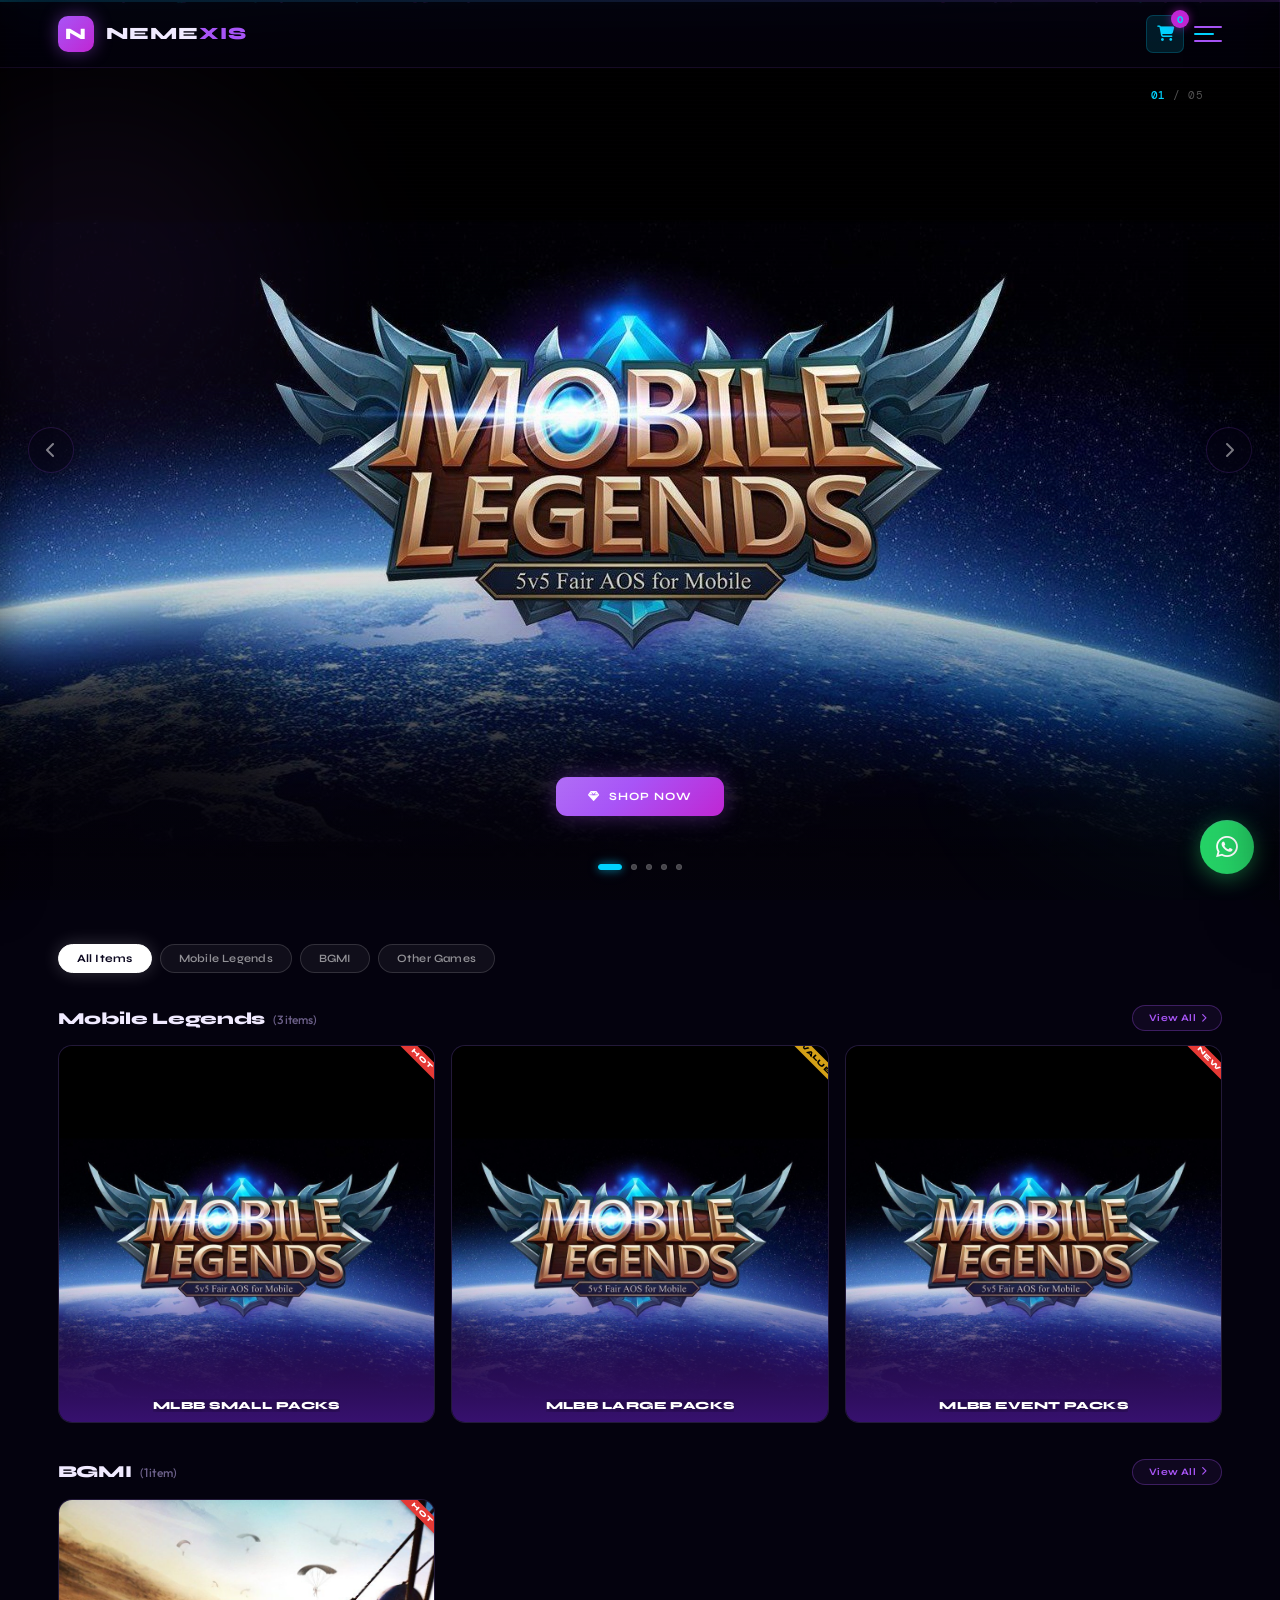
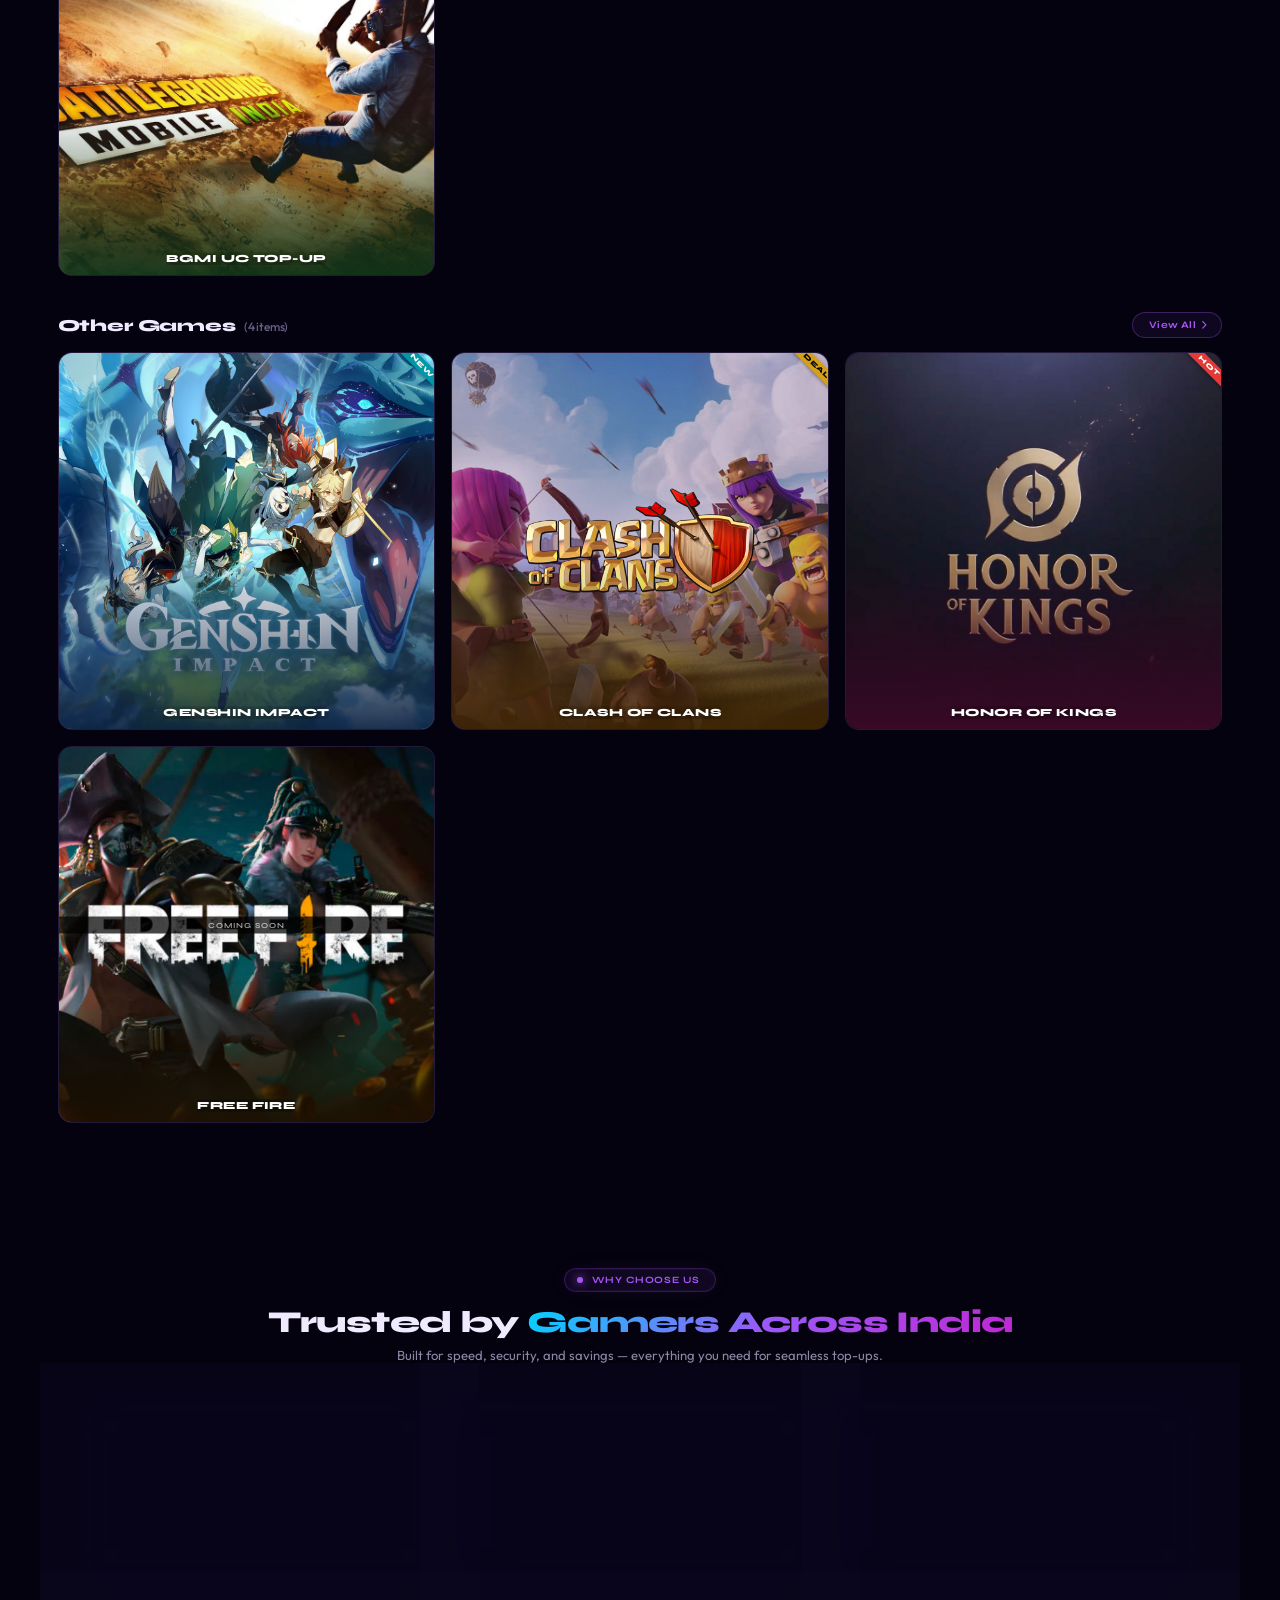
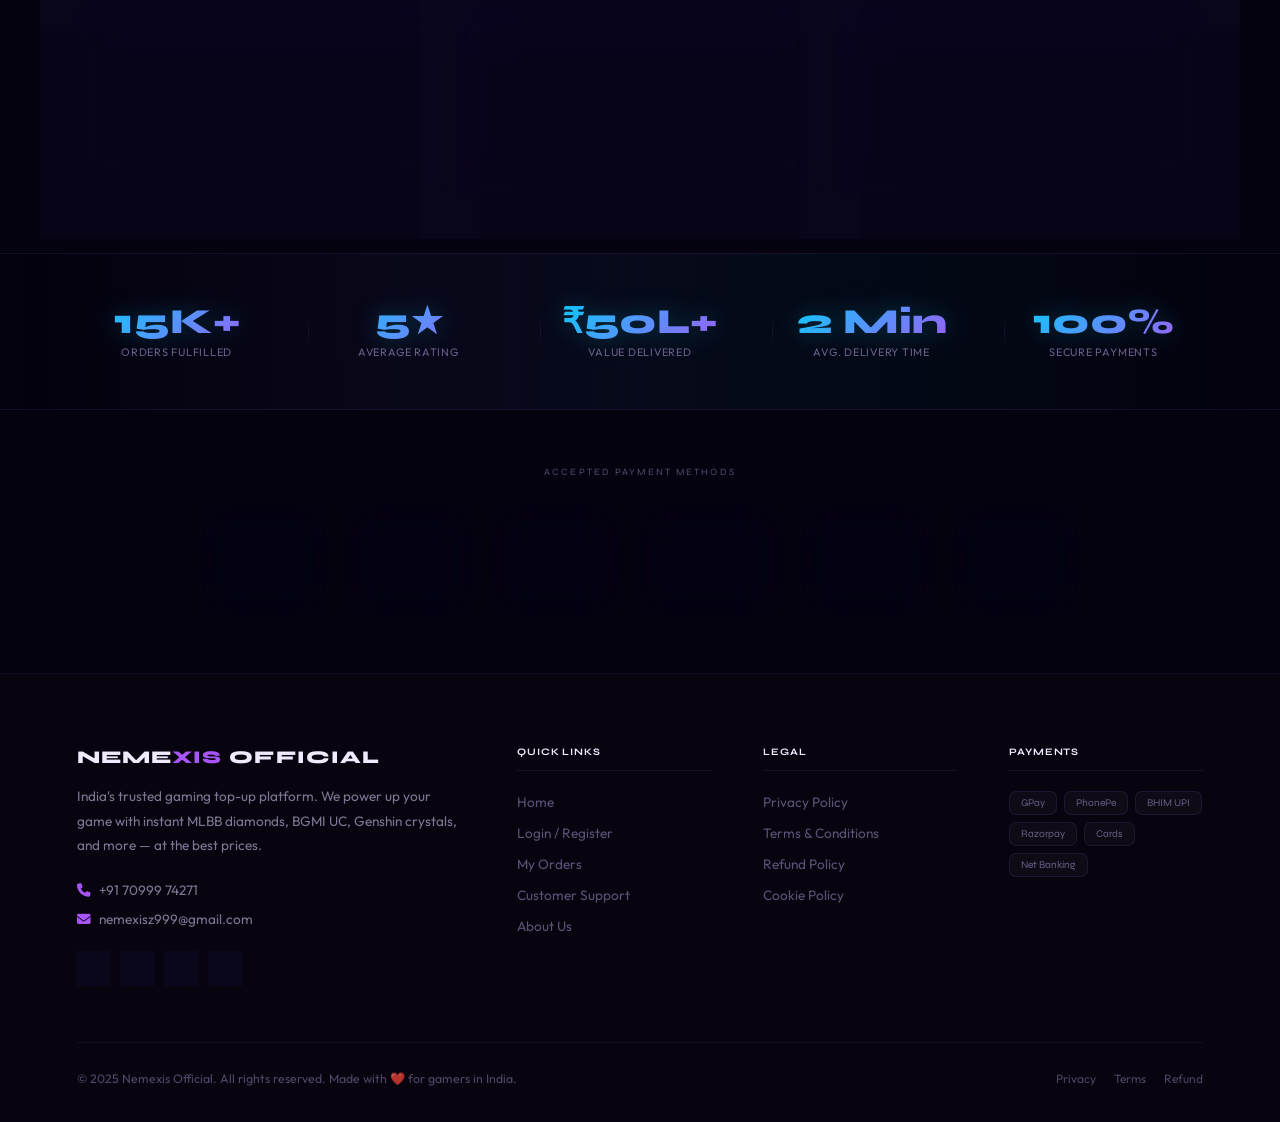
==== commit aba8e824: "Add files via upload" ====
--- a/index.html
+++ b/index.html
@@ -434,7 +434,7 @@
       box-shadow: 0 0 10px rgba(192,38,211,0.6);
     }
     .hamburger {
-      display: none;
+      display: flex;
       flex-direction: column;
       gap: 5px;
       width: 28px;
@@ -2629,7 +2629,7 @@
       border-radius: 14px;
       overflow: hidden;
       cursor: pointer;
-      aspect-ratio: 3 / 4;
+      aspect-ratio: 1 / 1;
       background: #12082a;
       border: 1px solid rgba(255,255,255,0.07);
       transition: transform 0.25s var(--spring),
@@ -2660,7 +2660,7 @@
     .game-item-name {
       position: absolute;
       bottom: 0; left: 0; right: 0;
-      height: 38%;
+      height: 45%;
       display: flex;
       align-items: flex-end;
       justify-content: center;
@@ -2781,6 +2781,10 @@
       gap: 0;
       transition: transform 0.35s var(--ease);
       box-shadow: 4px 0 40px rgba(0,0,0,0.45);
+      transform: translateX(-100%);
+    }
+    #sidenav.open {
+      transform: translateX(0);
     }
 
     /* Sidebar logo area */
@@ -2955,59 +2959,22 @@
       box-shadow: 0 0 10px rgba(192,38,211,0.6);
     }
 
-    /* Shift main content right for sidebar */
-    body.has-sidenav #header {
-      left: 220px;
-    }
-    body.has-sidenav main,
-    body.has-sidenav section,
-    body.has-sidenav footer,
-    body.has-sidenav #trust-bar,
-    body.has-sidenav #payment-bar,
-    body.has-sidenav #products,
-    body.has-sidenav #hero,
-    body.has-sidenav #features {
-      margin-left: 220px;
-    }
-
-    /* Hide hamburger on desktop — sidebar is always visible */
-    @media (min-width: 769px) {
-      #header .hamburger { display: none; }
-    }
-
-    /* Mobile: hide sidebar, show top hamburger */
-    @media (max-width: 768px) {
-      #sidenav {
-        transform: translateX(-100%);
-      }
-      #sidenav.open {
-        transform: translateX(0);
-      }
-      body.has-sidenav #header,
-      body.has-sidenav main,
-      body.has-sidenav section,
-      body.has-sidenav footer,
-      body.has-sidenav #trust-bar,
-      body.has-sidenav #payment-bar,
-      body.has-sidenav #products,
-      body.has-sidenav #hero,
-      body.has-sidenav #features {
-        margin-left: 0;
-        left: 0;
-      }
-      .sidenav-overlay {
-        position: fixed;
-        inset: 0;
-        background: rgba(0,0,0,0.6);
-        z-index: 1000;
-        opacity: 0;
-        pointer-events: none;
-        transition: opacity 0.3s ease;
-      }
-      .sidenav-overlay.active {
-        opacity: 1;
-        pointer-events: all;
-      }
+    /* Hamburger visible on all screen sizes */
+    .hamburger { display: flex; }
+
+    /* Sidebar overlay — works on all screen sizes */
+    .sidenav-overlay {
+      position: fixed;
+      inset: 0;
+      background: rgba(0,0,0,0.6);
+      z-index: 1000;
+      opacity: 0;
+      pointer-events: none;
+      transition: opacity 0.3s ease;
+    }
+    .sidenav-overlay.active {
+      opacity: 1;
+      pointer-events: all;
     }
 
     /* ============================================================
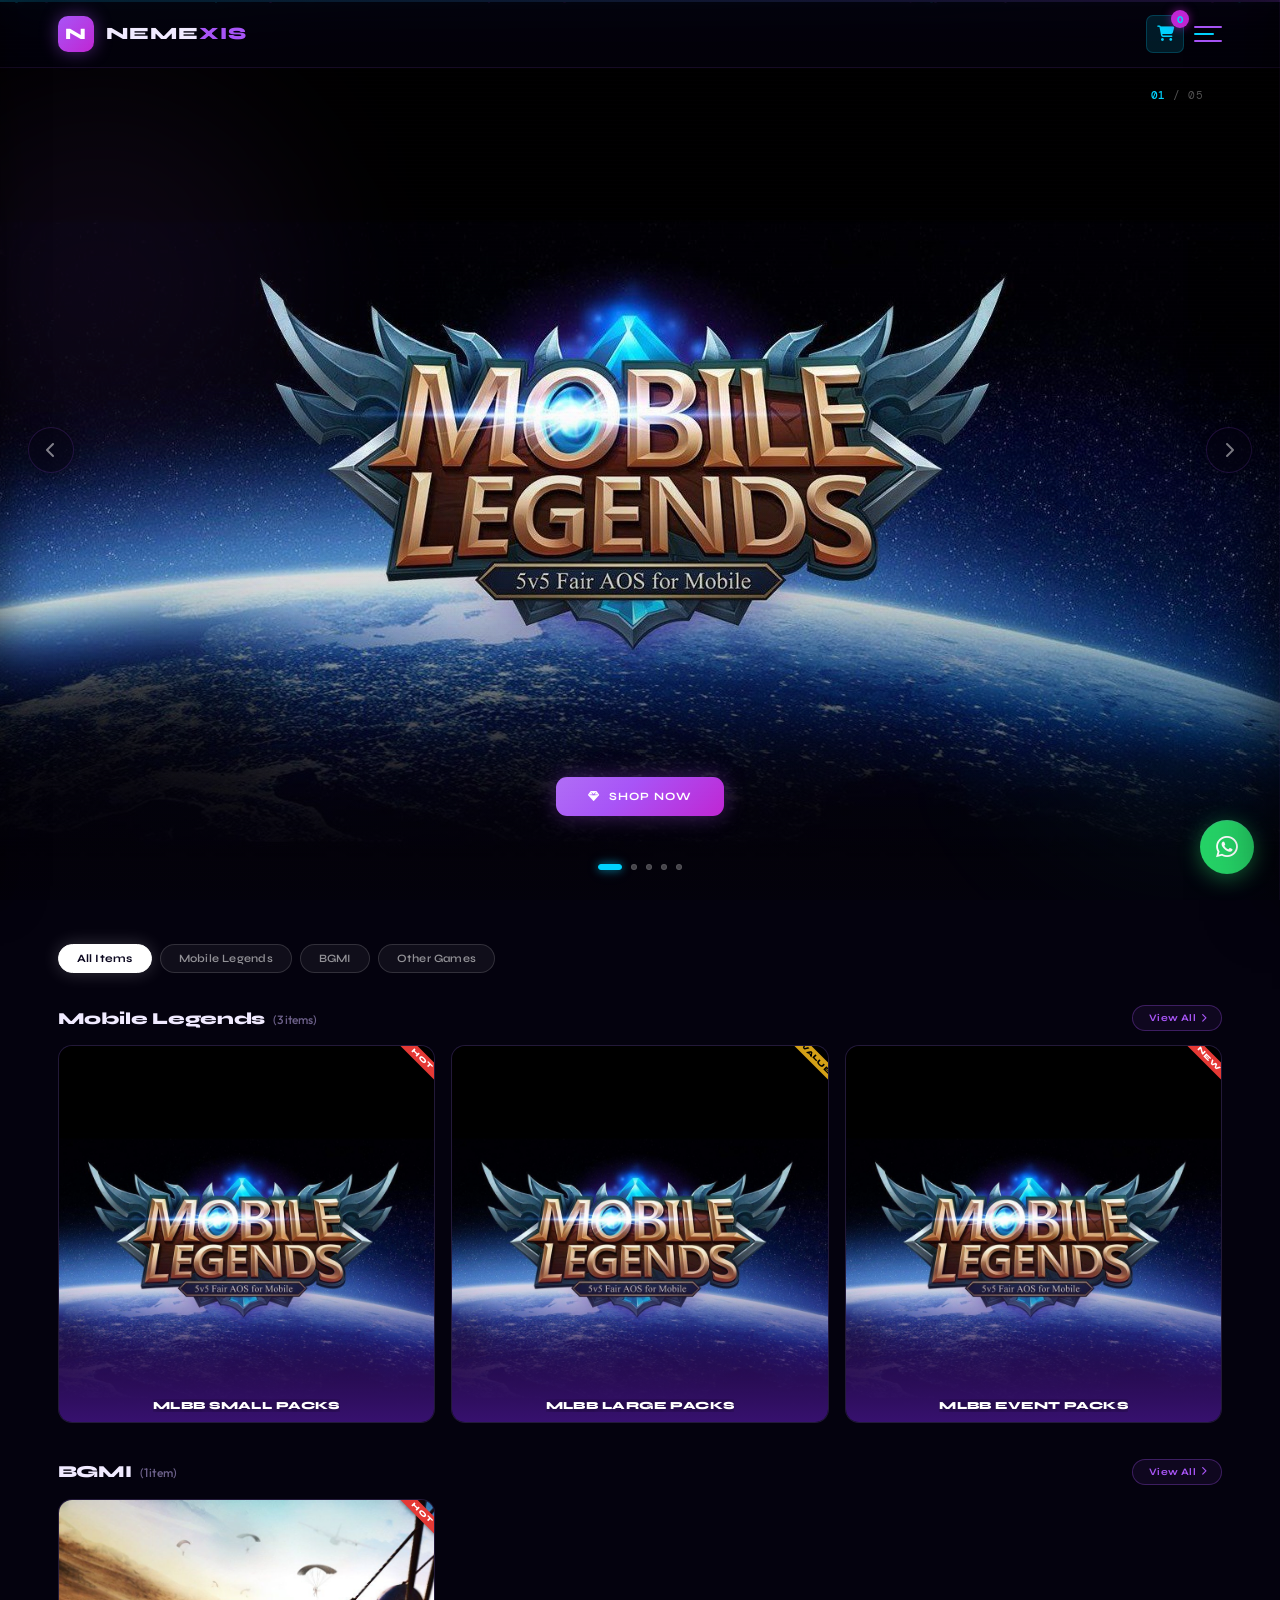
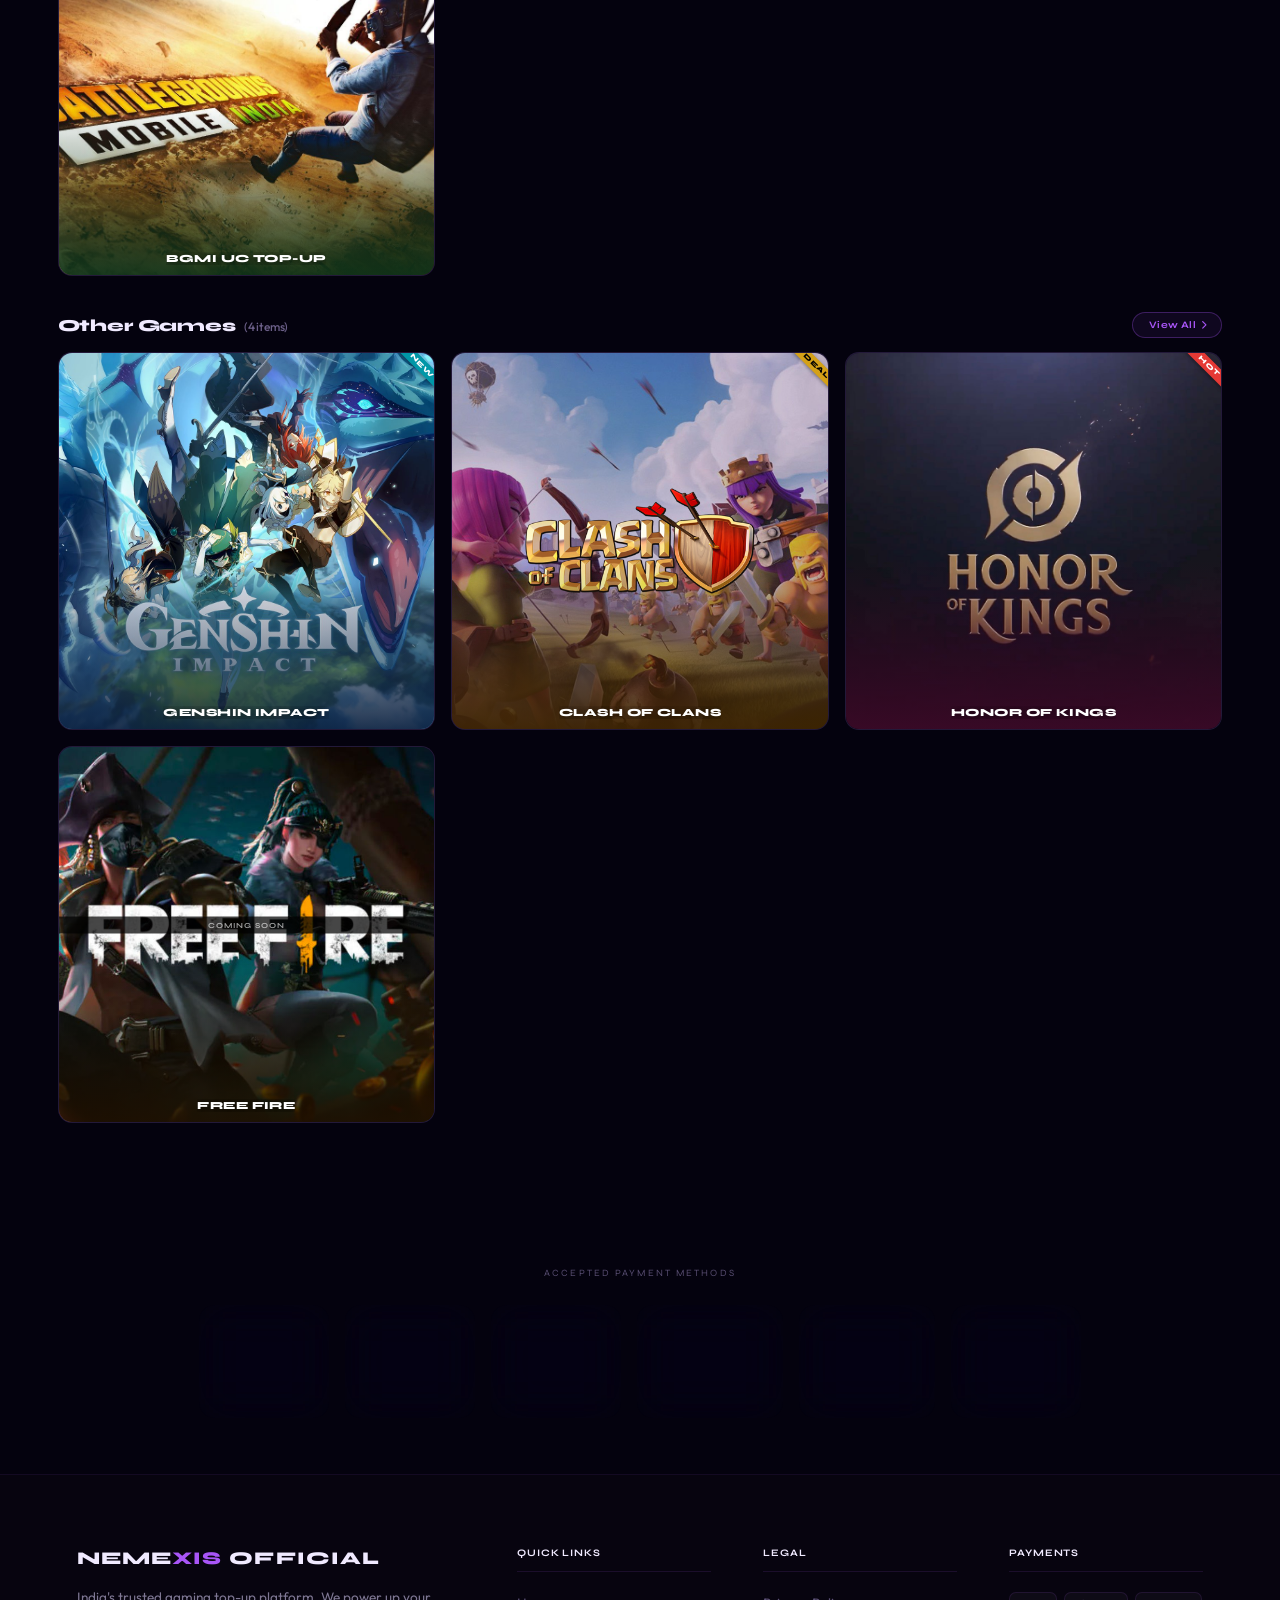
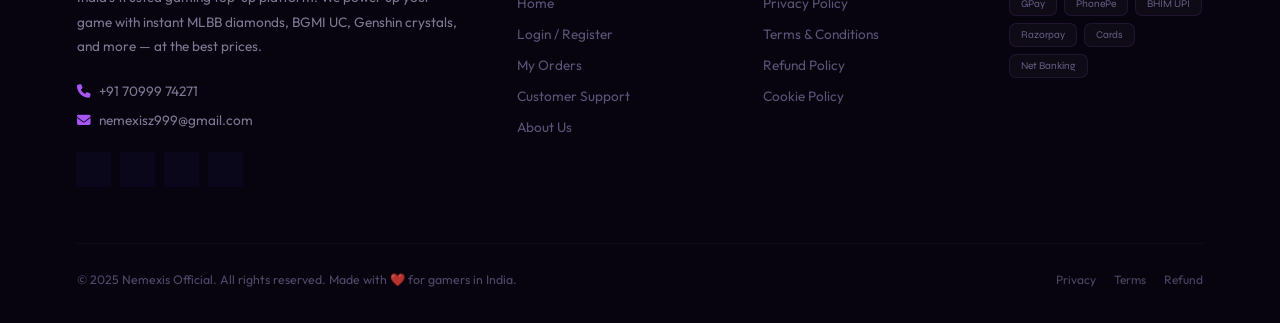
==== commit aa9b5da1: "Add files via upload" ====
--- a/index.html
+++ b/index.html
@@ -3167,7 +3167,6 @@
     <!-- Nav Links -->
     <ul id="sidenavLinks">
       <li><a href="#hero" class="active sidenav-link"><i class="fas fa-home"></i> Home</a></li>
-      <li><a href="#features" class="sidenav-link"><i class="fas fa-info-circle"></i> About</a></li>
       <li><a href="#products" class="sidenav-link"><i class="fas fa-gamepad"></i> Products</a></li>
       <li><a href="contact.html"><i class="fas fa-envelope"></i> Contact</a></li>
       <li><a href="Orders.html"><i class="fas fa-receipt"></i> My Orders</a></li>
@@ -3399,115 +3398,6 @@
   </section>
 
   <!-- ============================================================
-       WHY CHOOSE US — PREMIUM GLASSMORPHISM CARDS
-  ============================================================ -->
-  <section id="features" class="section-pad-sm">
-
-    <!-- Section Header — inline/compact -->
-    <div class="features-intro" style="margin-bottom:28px; text-align:center;">
-      <div><span class="section-label">Why Choose Us</span></div>
-      <h2 class="section-heading" style="font-size:clamp(1.3rem,2.4vw,1.9rem); margin-bottom:6px;">Trusted by <span class="gradient-text">Gamers Across India</span></h2>
-      <p class="section-sub" style="margin:0 auto; font-size:0.82rem; line-height:1.5;">Built for speed, security, and savings — everything you need for seamless top-ups.</p>
-    </div>
-
-    <!-- Cards Grid — 3×2, compact -->
-    <div class="wcu-grid">
-
-      <div class="wcu-card reveal" style="--wcu-accent:#00d4ff;--wcu-glow:rgba(0,212,255,0.18);">
-        <div class="wcu-card-bg"></div>
-        <div class="wcu-shimmer"></div>
-        <div class="wcu-top">
-          <div class="wcu-icon-ring"><div class="wcu-icon"><i class="fas fa-bolt"></i></div></div>
-          <span class="wcu-num">01</span>
-        </div>
-        <h4 class="wcu-title">Instant Delivery</h4>
-        <p class="wcu-desc">Diamonds, UC, and crystals credited within minutes — automated and always on.</p>
-        <div class="wcu-footer-tag"><i class="fas fa-check-circle"></i> Avg. 2 min delivery</div>
-        <div class="wcu-bottom-line"></div>
-      </div>
-
-      <div class="wcu-card reveal" style="--wcu-accent:#22c55e;--wcu-glow:rgba(34,197,94,0.16);transition-delay:0.07s">
-        <div class="wcu-card-bg"></div>
-        <div class="wcu-shimmer"></div>
-        <div class="wcu-top">
-          <div class="wcu-icon-ring"><div class="wcu-icon"><i class="fas fa-shield-alt"></i></div></div>
-          <span class="wcu-num">02</span>
-        </div>
-        <h4 class="wcu-title">100% Secure</h4>
-        <p class="wcu-desc">All payments through Razorpay's PCI-DSS compliant gateway — encrypted end to end.</p>
-        <div class="wcu-footer-tag"><i class="fas fa-lock"></i> PCI-DSS Certified</div>
-        <div class="wcu-bottom-line"></div>
-      </div>
-
-      <div class="wcu-card reveal" style="--wcu-accent:#ffd60a;--wcu-glow:rgba(255,214,10,0.14);transition-delay:0.14s">
-        <div class="wcu-card-bg"></div>
-        <div class="wcu-shimmer"></div>
-        <div class="wcu-top">
-          <div class="wcu-icon-ring"><div class="wcu-icon"><i class="fas fa-tag"></i></div></div>
-          <span class="wcu-num">03</span>
-        </div>
-        <h4 class="wcu-title">Best Prices</h4>
-        <p class="wcu-desc">Most competitive rates in India, with weekly discounts and exclusive bundle deals.</p>
-        <div class="wcu-footer-tag"><i class="fas fa-fire"></i> Weekly deals active</div>
-        <div class="wcu-bottom-line"></div>
-      </div>
-
-      <div class="wcu-card reveal" style="--wcu-accent:#a855f7;--wcu-glow:rgba(168,85,247,0.18);transition-delay:0.21s">
-        <div class="wcu-card-bg"></div>
-        <div class="wcu-shimmer"></div>
-        <div class="wcu-top">
-          <div class="wcu-icon-ring"><div class="wcu-icon"><i class="fas fa-headset"></i></div></div>
-          <span class="wcu-num">04</span>
-        </div>
-        <h4 class="wcu-title">24×7 Support</h4>
-        <p class="wcu-desc">Our team is on standby around the clock via WhatsApp and email — real help, fast.</p>
-        <div class="wcu-footer-tag"><i class="fab fa-whatsapp"></i> WhatsApp support</div>
-        <div class="wcu-bottom-line"></div>
-      </div>
-
-      <div class="wcu-card reveal" style="--wcu-accent:#f72585;--wcu-glow:rgba(247,37,133,0.16);transition-delay:0.28s">
-        <div class="wcu-card-bg"></div>
-        <div class="wcu-shimmer"></div>
-        <div class="wcu-top">
-          <div class="wcu-icon-ring"><div class="wcu-icon"><i class="fas fa-mobile-alt"></i></div></div>
-          <span class="wcu-num">05</span>
-        </div>
-        <h4 class="wcu-title">Easy To Use</h4>
-        <p class="wcu-desc">Pick your game, enter your Player ID, choose a pack, and pay — done in 2 minutes.</p>
-        <div class="wcu-footer-tag"><i class="fas fa-gamepad"></i> 3-step checkout</div>
-        <div class="wcu-bottom-line"></div>
-      </div>
-
-      <div class="wcu-card reveal" style="--wcu-accent:#c026d3;--wcu-glow:rgba(192,38,211,0.16);transition-delay:0.35s">
-        <div class="wcu-card-bg"></div>
-        <div class="wcu-shimmer"></div>
-        <div class="wcu-top">
-          <div class="wcu-icon-ring"><div class="wcu-icon"><i class="fas fa-percent"></i></div></div>
-          <span class="wcu-num">06</span>
-        </div>
-        <h4 class="wcu-title">Weekly Deals</h4>
-        <p class="wcu-desc">New offers every week. Follow on Instagram & WhatsApp to never miss a deal.</p>
-        <div class="wcu-footer-tag"><i class="fab fa-instagram"></i> Follow for drops</div>
-        <div class="wcu-bottom-line"></div>
-      </div>
-
-    </div>
-  </section>
-
-  <!-- ============================================================
-       TRUST / STATS BAR
-  ============================================================ -->
-  <div id="trust-bar">
-    <div class="trust-grid">
-      <div class="trust-item reveal"><div class="trust-num">15K+</div><div class="trust-label">Orders Fulfilled</div></div>
-      <div class="trust-item reveal"><div class="trust-num">5★</div><div class="trust-label">Average Rating</div></div>
-      <div class="trust-item reveal"><div class="trust-num">₹50L+</div><div class="trust-label">Value Delivered</div></div>
-      <div class="trust-item reveal"><div class="trust-num">2 Min</div><div class="trust-label">Avg. Delivery Time</div></div>
-      <div class="trust-item reveal"><div class="trust-num">100%</div><div class="trust-label">Secure Payments</div></div>
-    </div>
-  </div>
-
-  <!-- ============================================================
        PAYMENT BAR
   ============================================================ -->
   <section id="payment-bar" class="section-pad-sm">
@@ -3951,7 +3841,6 @@
     (function() {
       const sections = [
         { id: 'hero',     href: '#hero' },
-        { id: 'features', href: '#features' },
         { id: 'products', href: '#products' },
       ];
       function updateActive() {
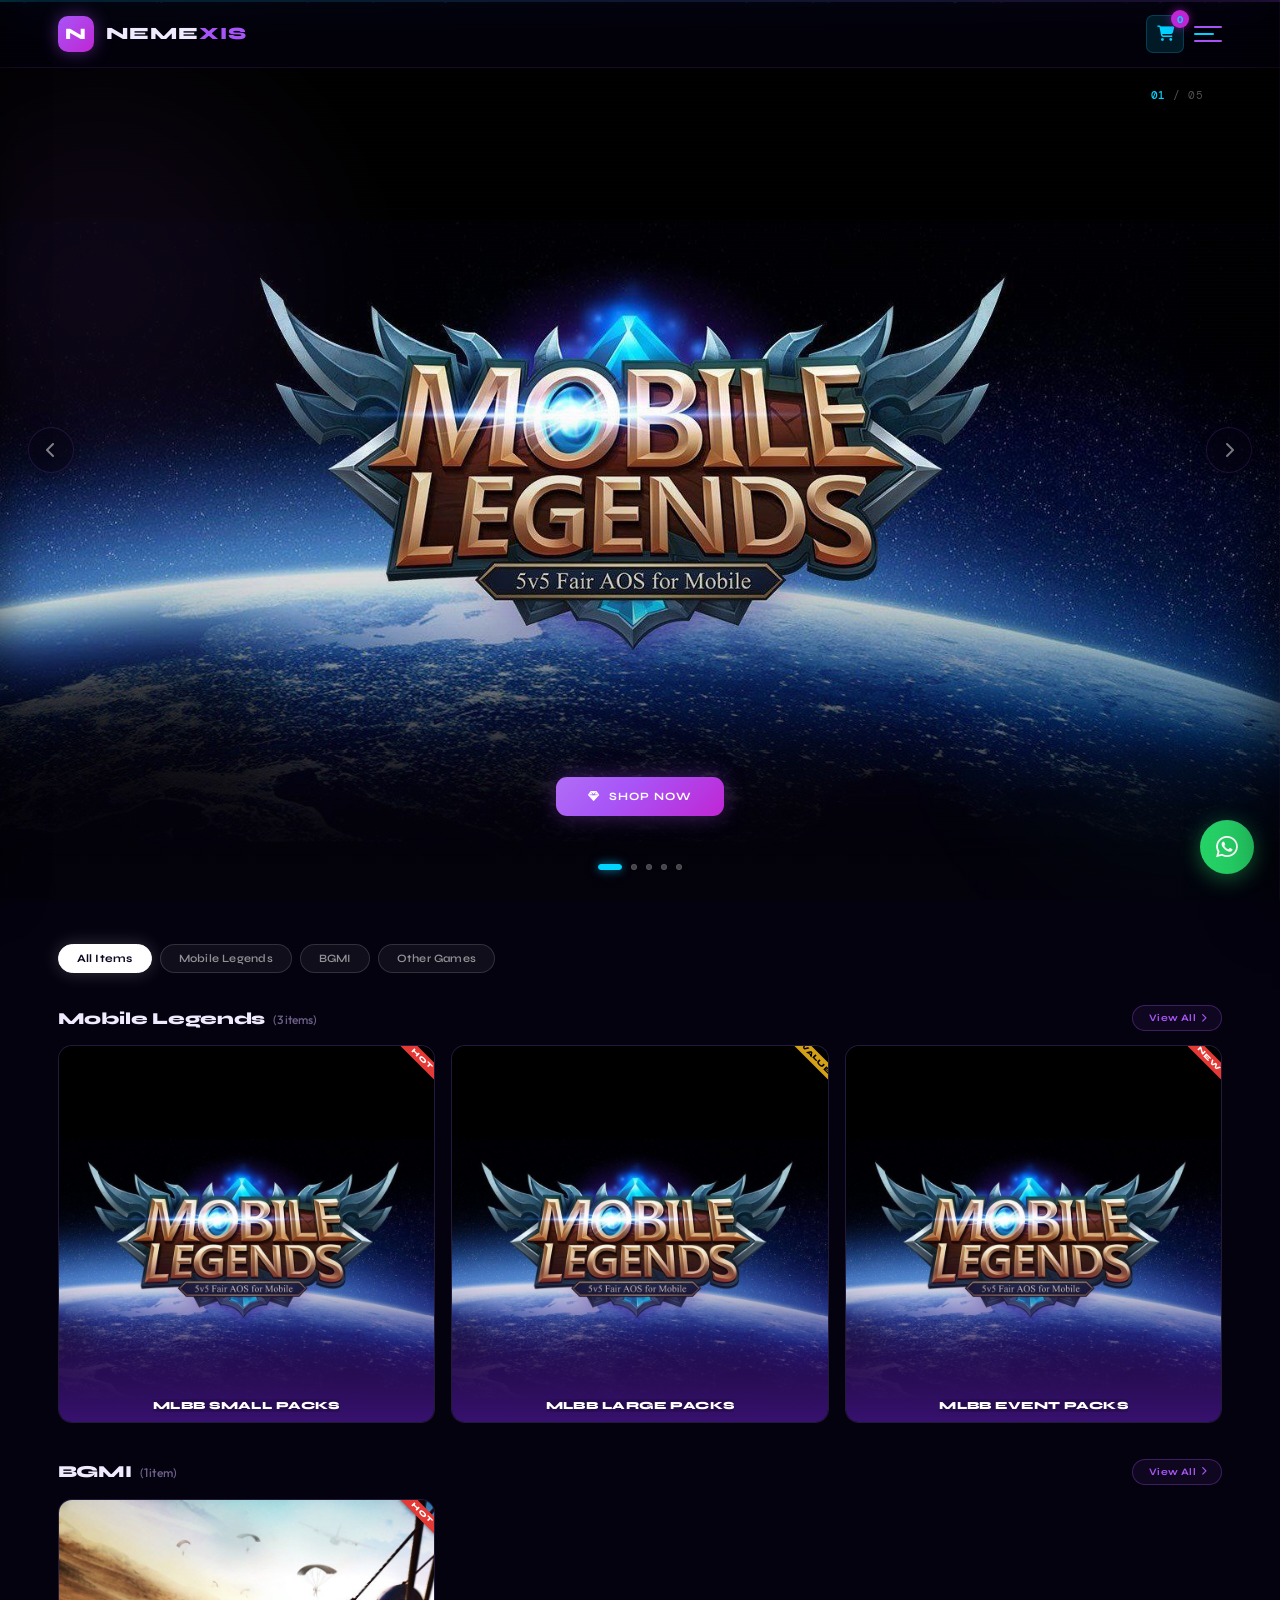
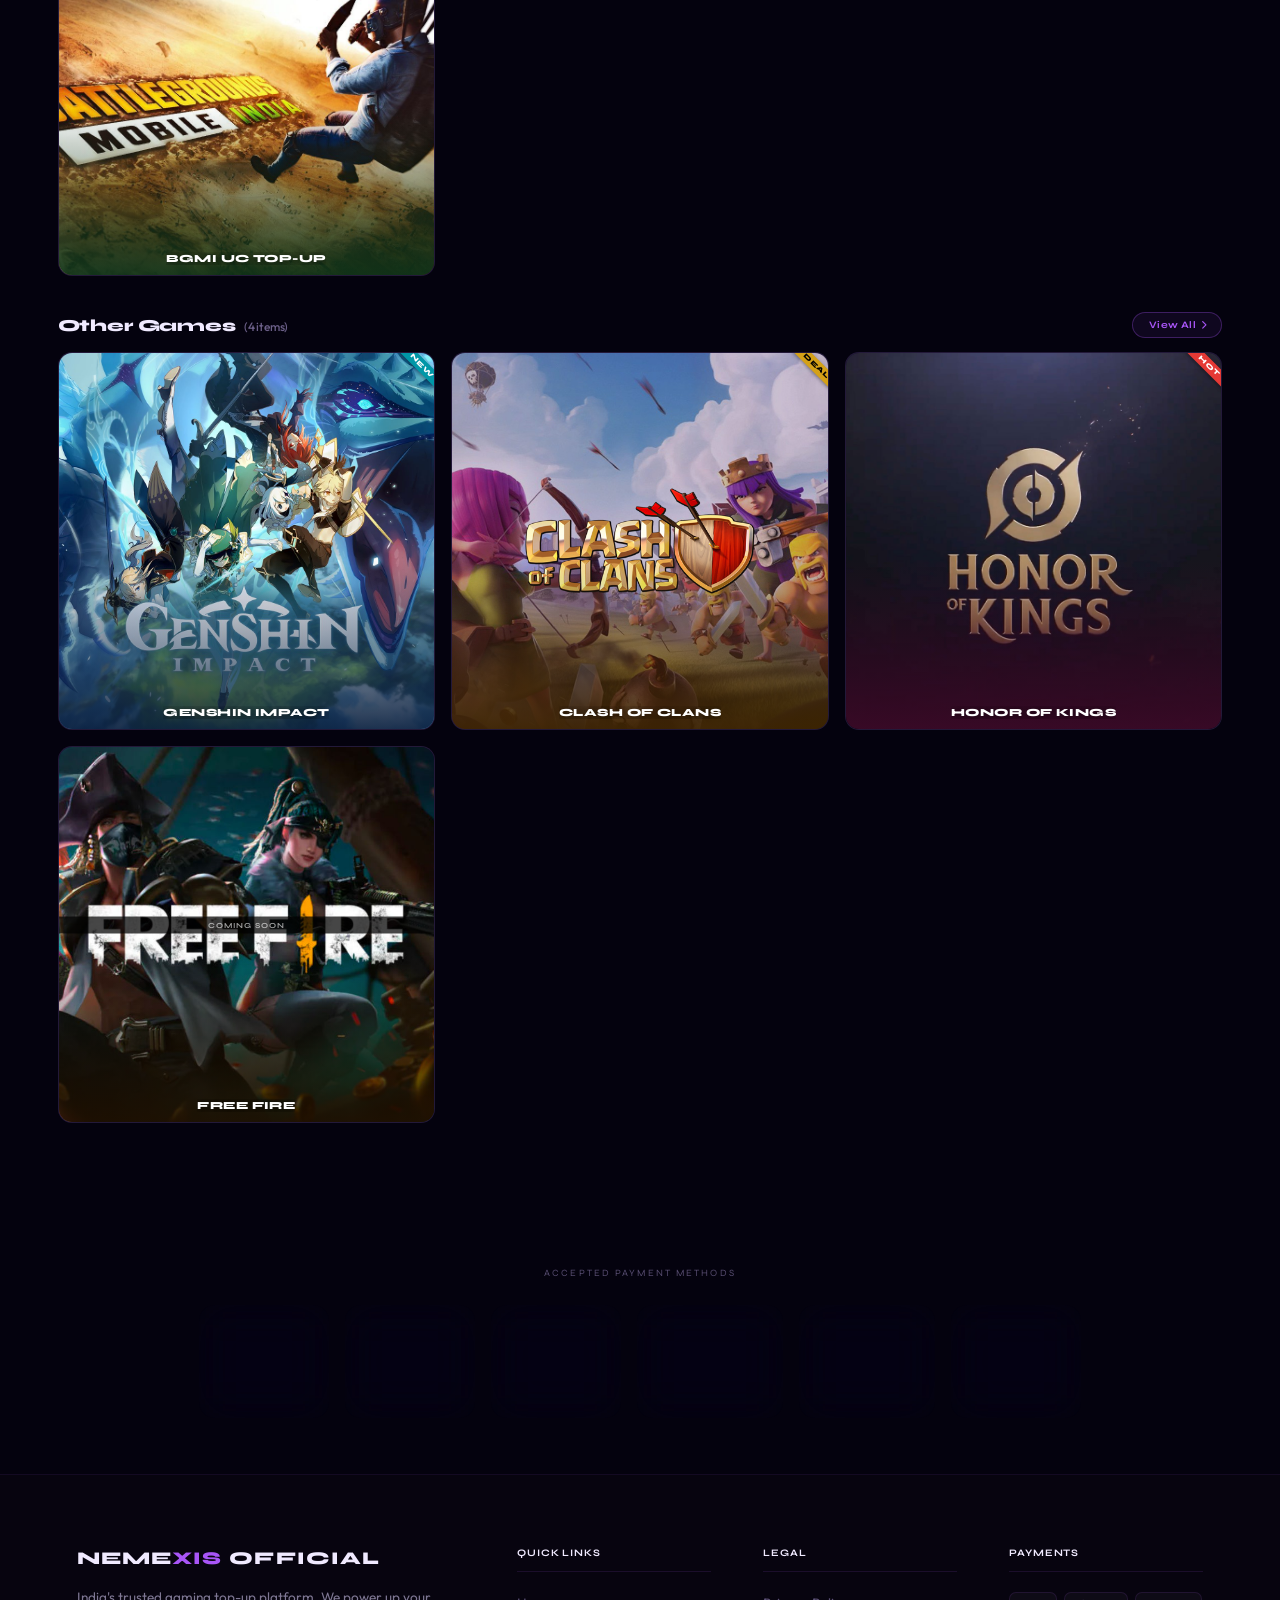
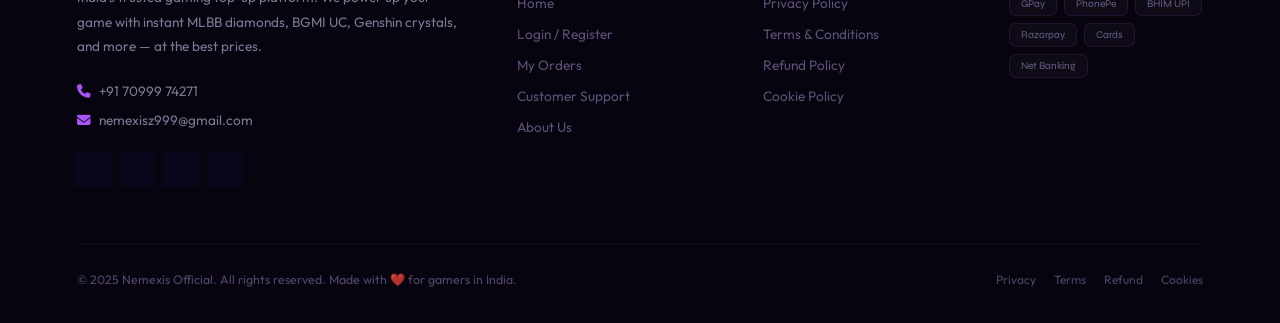
==== commit 6dc46d0c: "Add files via upload" ====
--- a/index.html
+++ b/index.html
@@ -3481,10 +3481,10 @@
       <div class="footer-col">
         <h4>Legal</h4>
         <ul>
-          <li><a href="#">Privacy Policy</a></li>
-          <li><a href="#">Terms & Conditions</a></li>
-          <li><a href="#">Refund Policy</a></li>
-          <li><a href="#">Cookie Policy</a></li>
+          <li><a href="privacy.html">Privacy Policy</a></li>
+          <li><a href="terms.html">Terms & Conditions</a></li>
+          <li><a href="refund.html">Refund Policy</a></li>
+          <li><a href="cookies.html">Cookie Policy</a></li>
         </ul>
       </div>
       <div class="footer-col">
@@ -3502,7 +3502,7 @@
     <div class="footer-bottom">
       <p>© 2025 Nemexis Official. All rights reserved. Made with ❤️ for gamers in India.</p>
       <div class="footer-bottom-links">
-        <a href="#">Privacy</a><a href="#">Terms</a><a href="#">Refund</a>
+        <a href="privacy.html">Privacy</a><a href="terms.html">Terms</a><a href="refund.html">Refund</a><a href="cookies.html">Cookies</a>
       </div>
     </div>
   </footer>
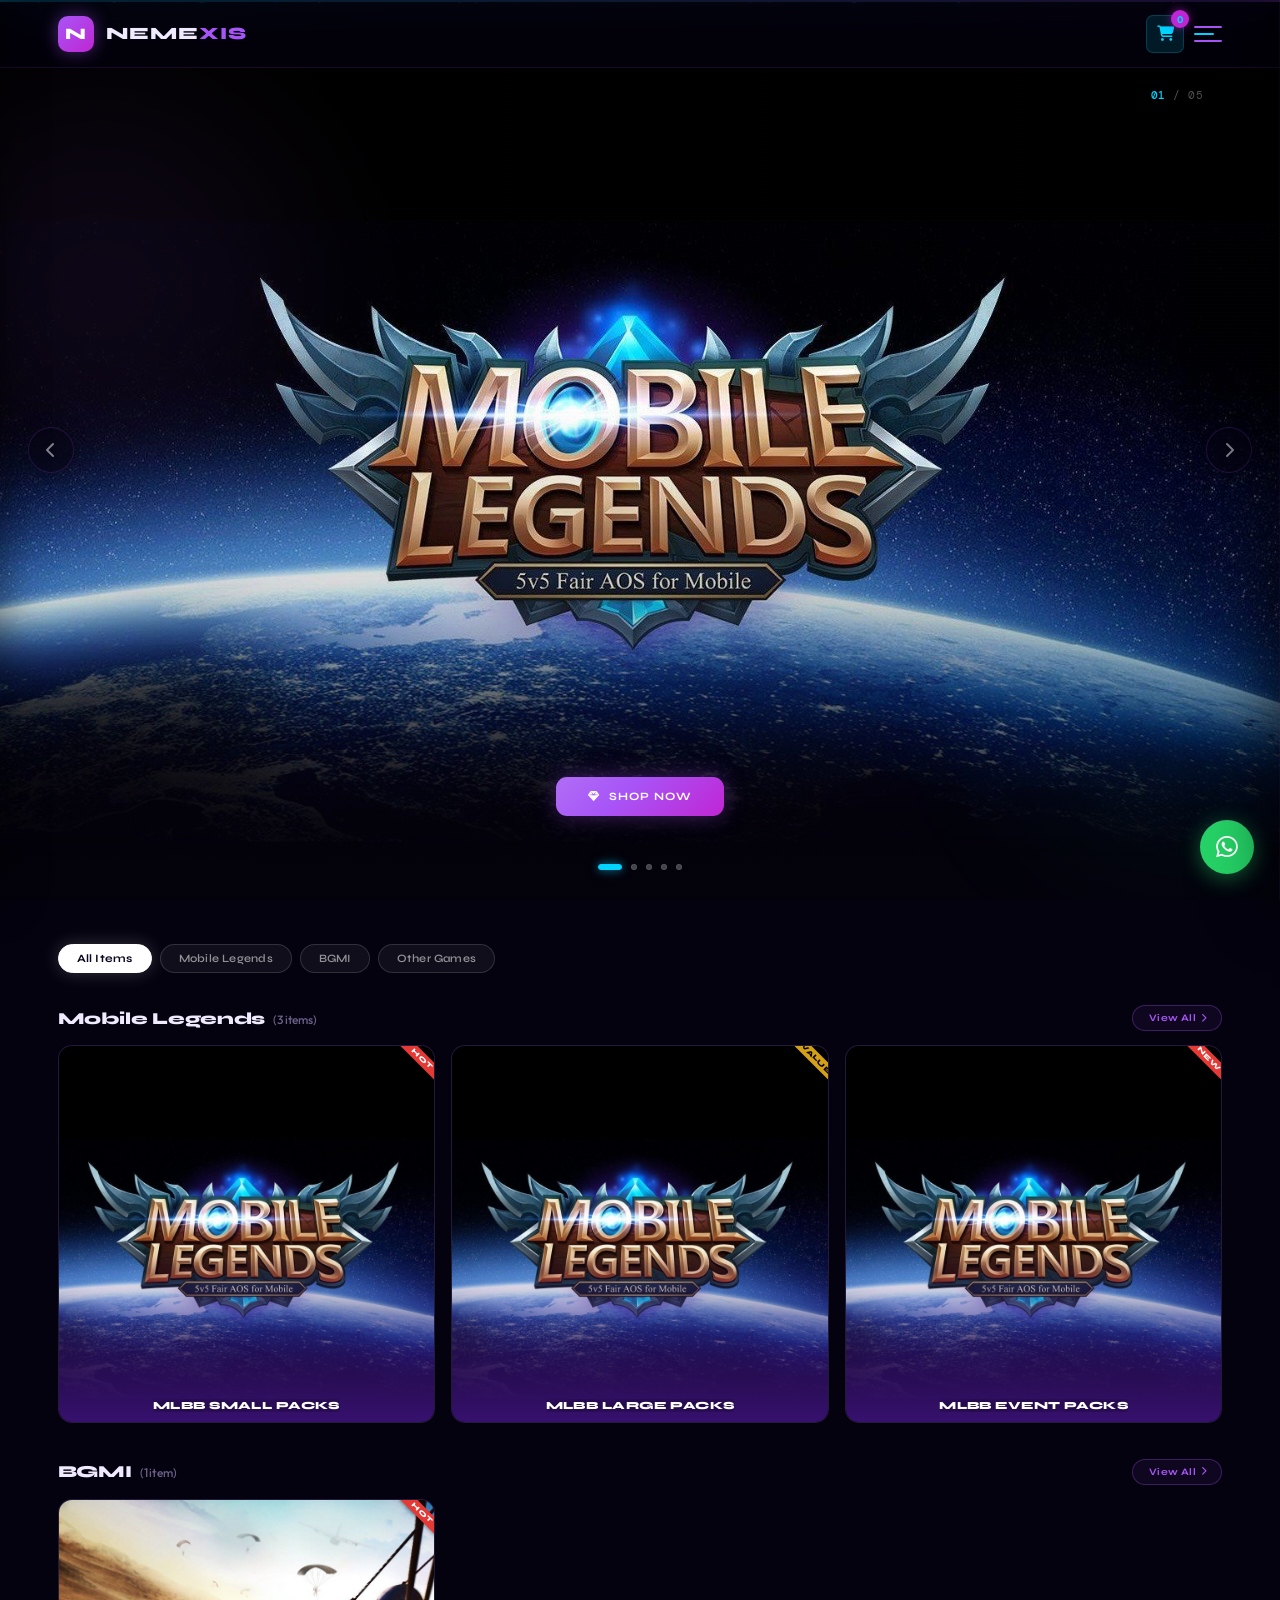
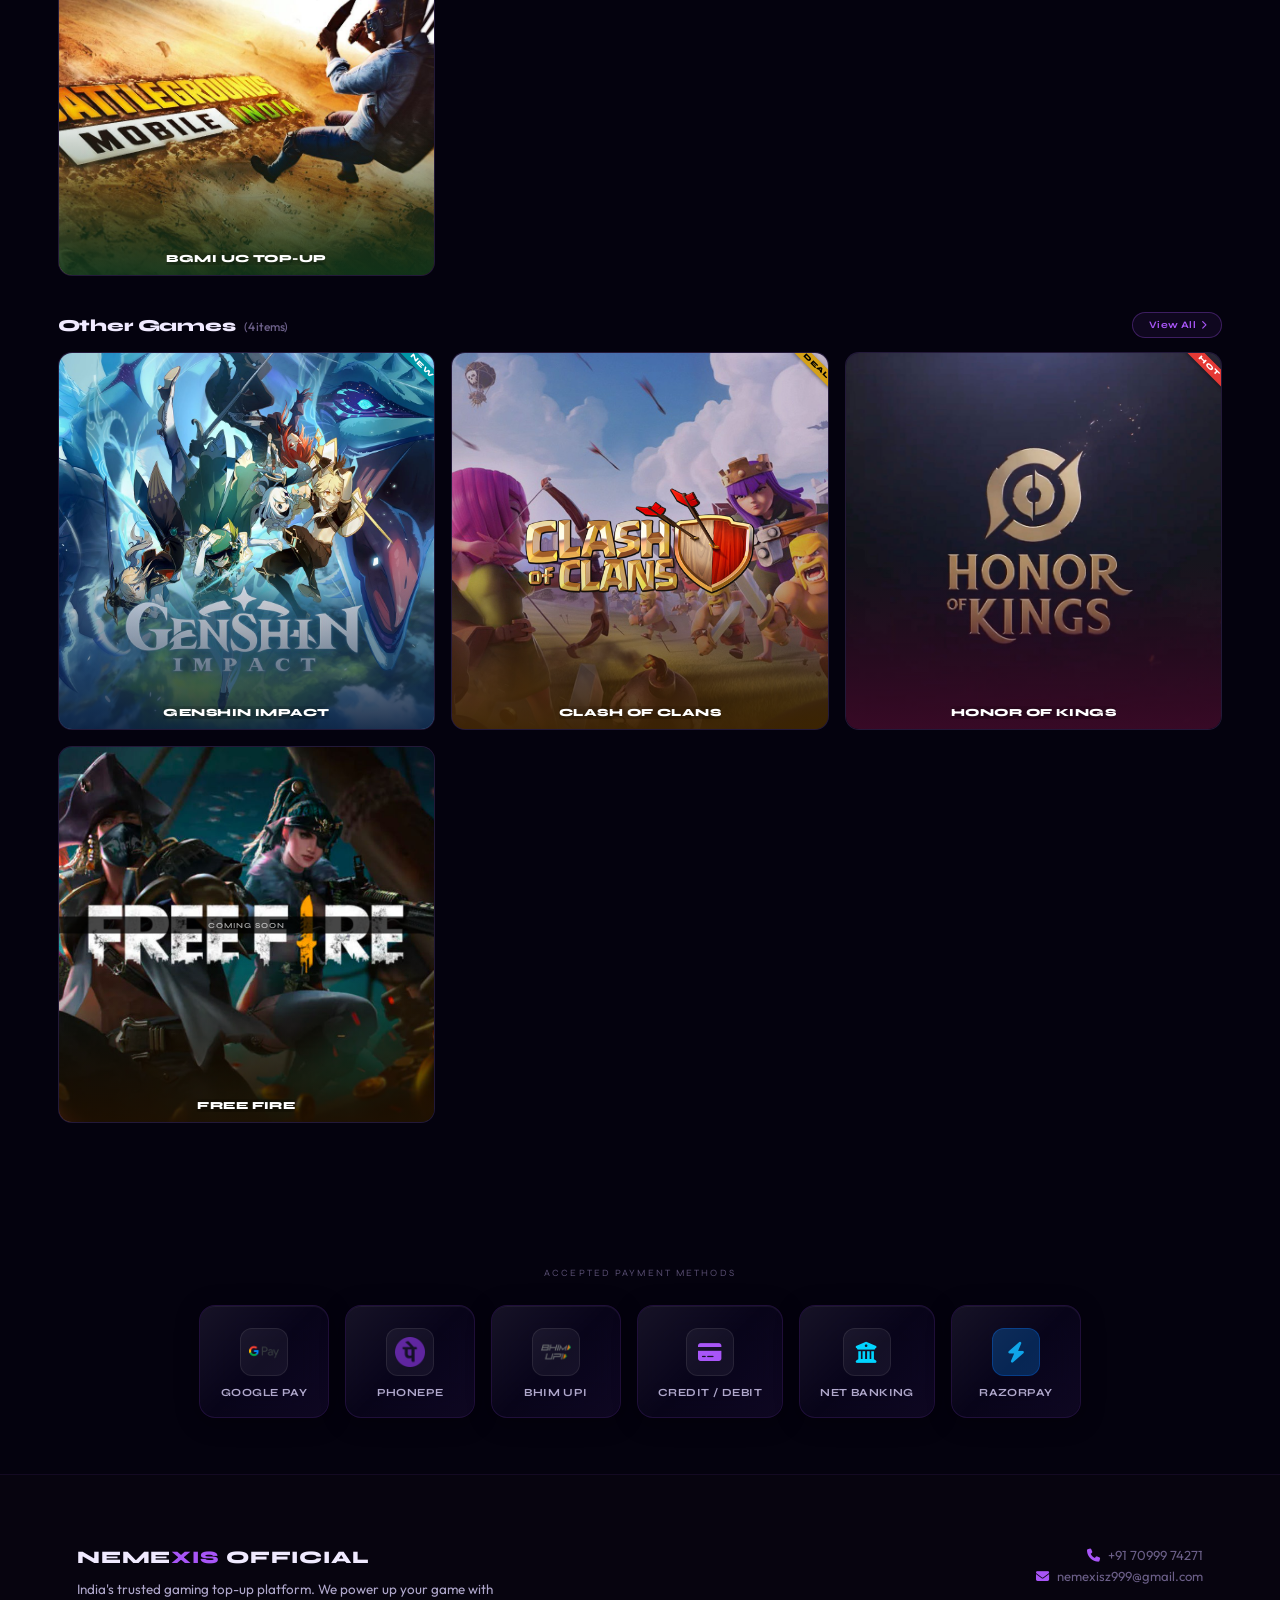
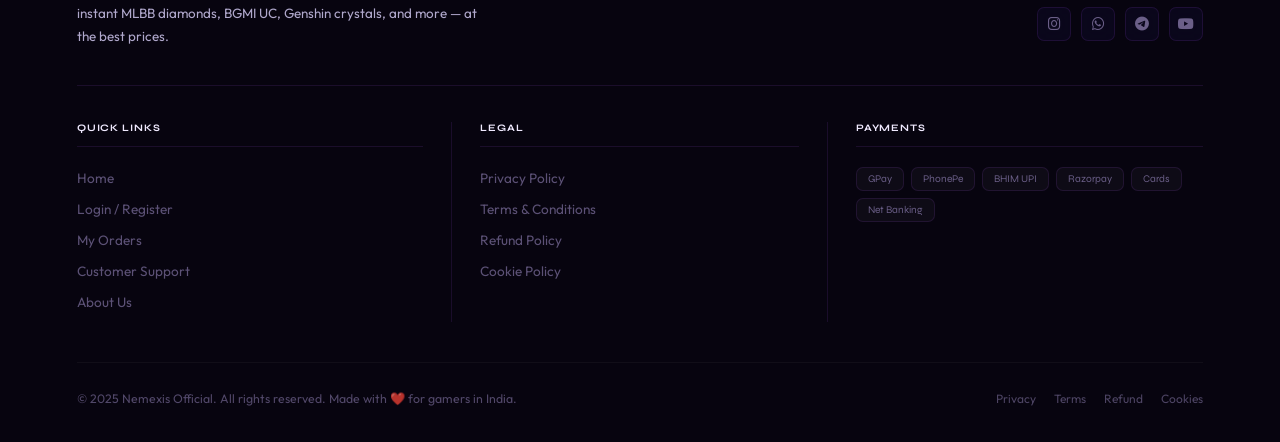
==== commit 239ea713: "Add files via upload" ====
--- a/index.html
+++ b/index.html
@@ -1146,36 +1146,68 @@
       z-index: 1;
       background: var(--bg-deep);
       border-top: 1px solid var(--border-glass);
-      padding: 64px 6% 32px;
-    }
-    .footer-grid {
-      display: grid;
-      grid-template-columns: 2fr 1fr 1fr 1fr;
-      gap: 44px;
-      margin-bottom: 52px;
-    }
-    .footer-brand h2 {
+      padding: 56px 6% 32px;
+    }
+
+    /* Brand row — logo/desc on left, contact/social on right */
+    .footer-brand-row {
+      display: flex;
+      align-items: flex-start;
+      justify-content: space-between;
+      gap: 32px;
+      padding-bottom: 36px;
+      margin-bottom: 36px;
+      border-bottom: 1px solid var(--border-glass);
+      flex-wrap: wrap;
+    }
+    .footer-brand-left {
+      flex: 1;
+      min-width: 220px;
+      max-width: 420px;
+    }
+    .footer-brand-left h2 {
       font-family: var(--font-display);
       font-size: 1.1rem;
       font-weight: 800;
       letter-spacing: 0.05em;
-      margin-bottom: 14px;
-    }
-    .footer-brand h2 .accent { color: var(--purple); }
-    .footer-brand p {
-      font-size: 0.86rem;
+      margin-bottom: 10px;
+    }
+    .footer-brand-left h2 .accent { color: var(--purple); }
+    .footer-brand-left p {
+      font-size: 0.84rem;
       color: var(--text-sub);
       line-height: 1.75;
       font-family: var(--font-ui);
-      margin-bottom: 20px;
+    }
+    .footer-brand-right {
+      display: flex;
+      flex-direction: column;
+      align-items: flex-end;
+      gap: 14px;
     }
     .footer-contact p {
       font-size: 0.82rem;
       color: var(--text-dim);
       font-family: var(--font-ui);
       margin-bottom: 5px;
-    }
-    .social-row { display:flex; gap:10px; margin-top:20px; }
+      text-align: right;
+    }
+
+    /* 3-column links row */
+    .footer-cols-row {
+      display: grid;
+      grid-template-columns: repeat(3, 1fr);
+      gap: 0;
+      margin-bottom: 40px;
+    }
+    .footer-cols-row .footer-col {
+      padding: 0 28px;
+      border-right: 1px solid var(--border-glass);
+    }
+    .footer-cols-row .footer-col:first-child { padding-left: 0; }
+    .footer-cols-row .footer-col:last-child  { padding-right: 0; border-right: none; }
+
+    .social-row { display:flex; gap:10px; margin-top:4px; }
     .social-btn {
       width: 36px; height: 36px;
       border-radius: 9px;
@@ -1243,6 +1275,17 @@
       transition: var(--transition);
     }
     .footer-bottom-links a:hover { color: var(--purple); }
+
+    @media (max-width: 768px) {
+      .footer-brand-row { flex-direction: column; }
+      .footer-brand-right { align-items: flex-start; }
+      .footer-contact p { text-align: left; }
+      .footer-cols-row { grid-template-columns: 1fr; gap: 28px; }
+      .footer-cols-row .footer-col { padding: 0; border-right: none; border-bottom: 1px solid var(--border-glass); padding-bottom: 24px; }
+      .footer-cols-row .footer-col:last-child { border-bottom: none; padding-bottom: 0; }
+      .footer-bottom { flex-direction: column; text-align: center; }
+      .footer-bottom-links { justify-content: center; flex-wrap: wrap; gap: 14px; }
+    }
 
     /* ============================================================
        WHATSAPP FLOAT
@@ -3453,10 +3496,13 @@
        FOOTER
   ============================================================ -->
   <footer>
-    <div class="footer-grid">
-      <div class="footer-brand">
+    <!-- Brand row — full width -->
+    <div class="footer-brand-row">
+      <div class="footer-brand-left">
         <h2>NEME<span class="accent">XIS</span> OFFICIAL</h2>
         <p>India's trusted gaming top-up platform. We power up your game with instant MLBB diamonds, BGMI UC, Genshin crystals, and more — at the best prices.</p>
+      </div>
+      <div class="footer-brand-right">
         <div class="footer-contact">
           <p><i class="fas fa-phone" style="color:var(--purple);margin-right:8px"></i>+91 70999 74271</p>
           <p><i class="fas fa-envelope" style="color:var(--purple);margin-right:8px"></i>nemexisz999@gmail.com</p>
@@ -3468,6 +3514,10 @@
           <a href="#" class="social-btn" aria-label="YouTube"><i class="fab fa-youtube"></i></a>
         </div>
       </div>
+    </div>
+
+    <!-- 3-column links row -->
+    <div class="footer-cols-row">
       <div class="footer-col">
         <h4>Quick Links</h4>
         <ul>
@@ -3499,6 +3549,7 @@
         </div>
       </div>
     </div>
+
     <div class="footer-bottom">
       <p>© 2025 Nemexis Official. All rights reserved. Made with ❤️ for gamers in India.</p>
       <div class="footer-bottom-links">
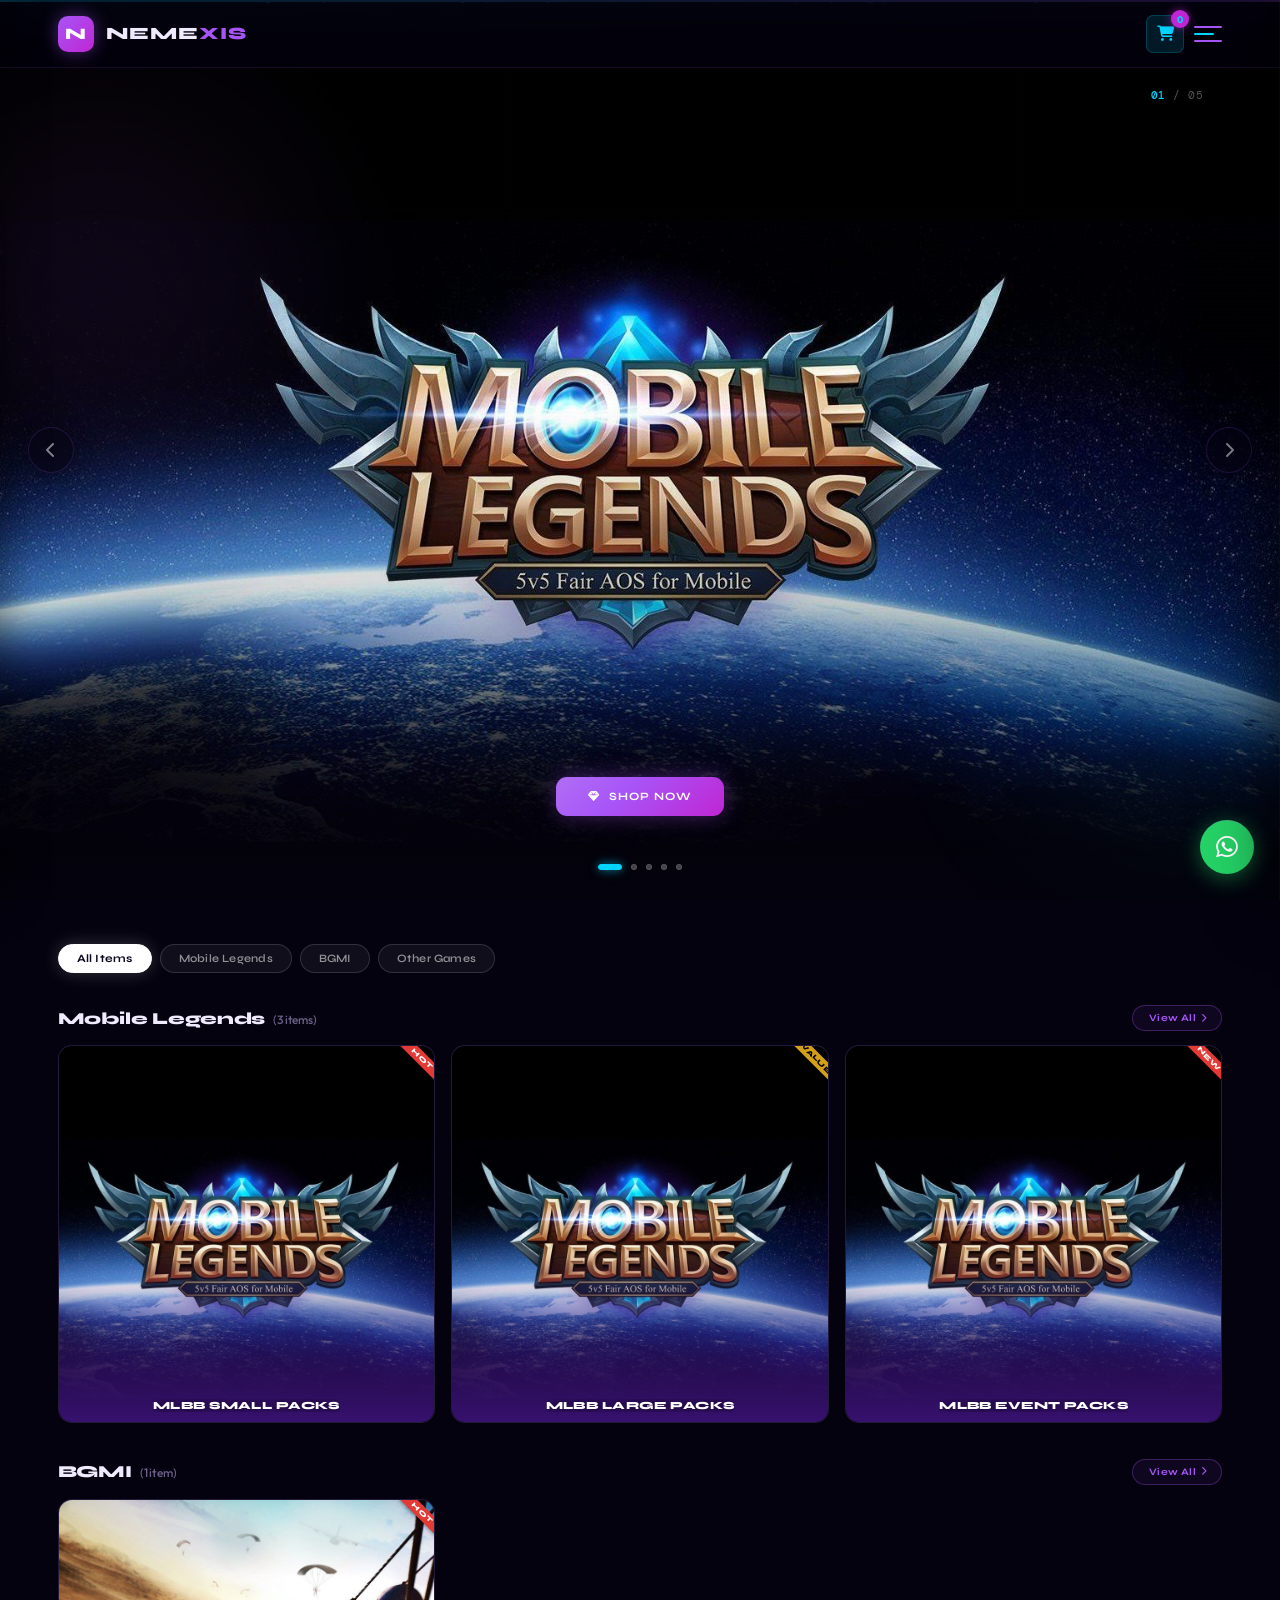
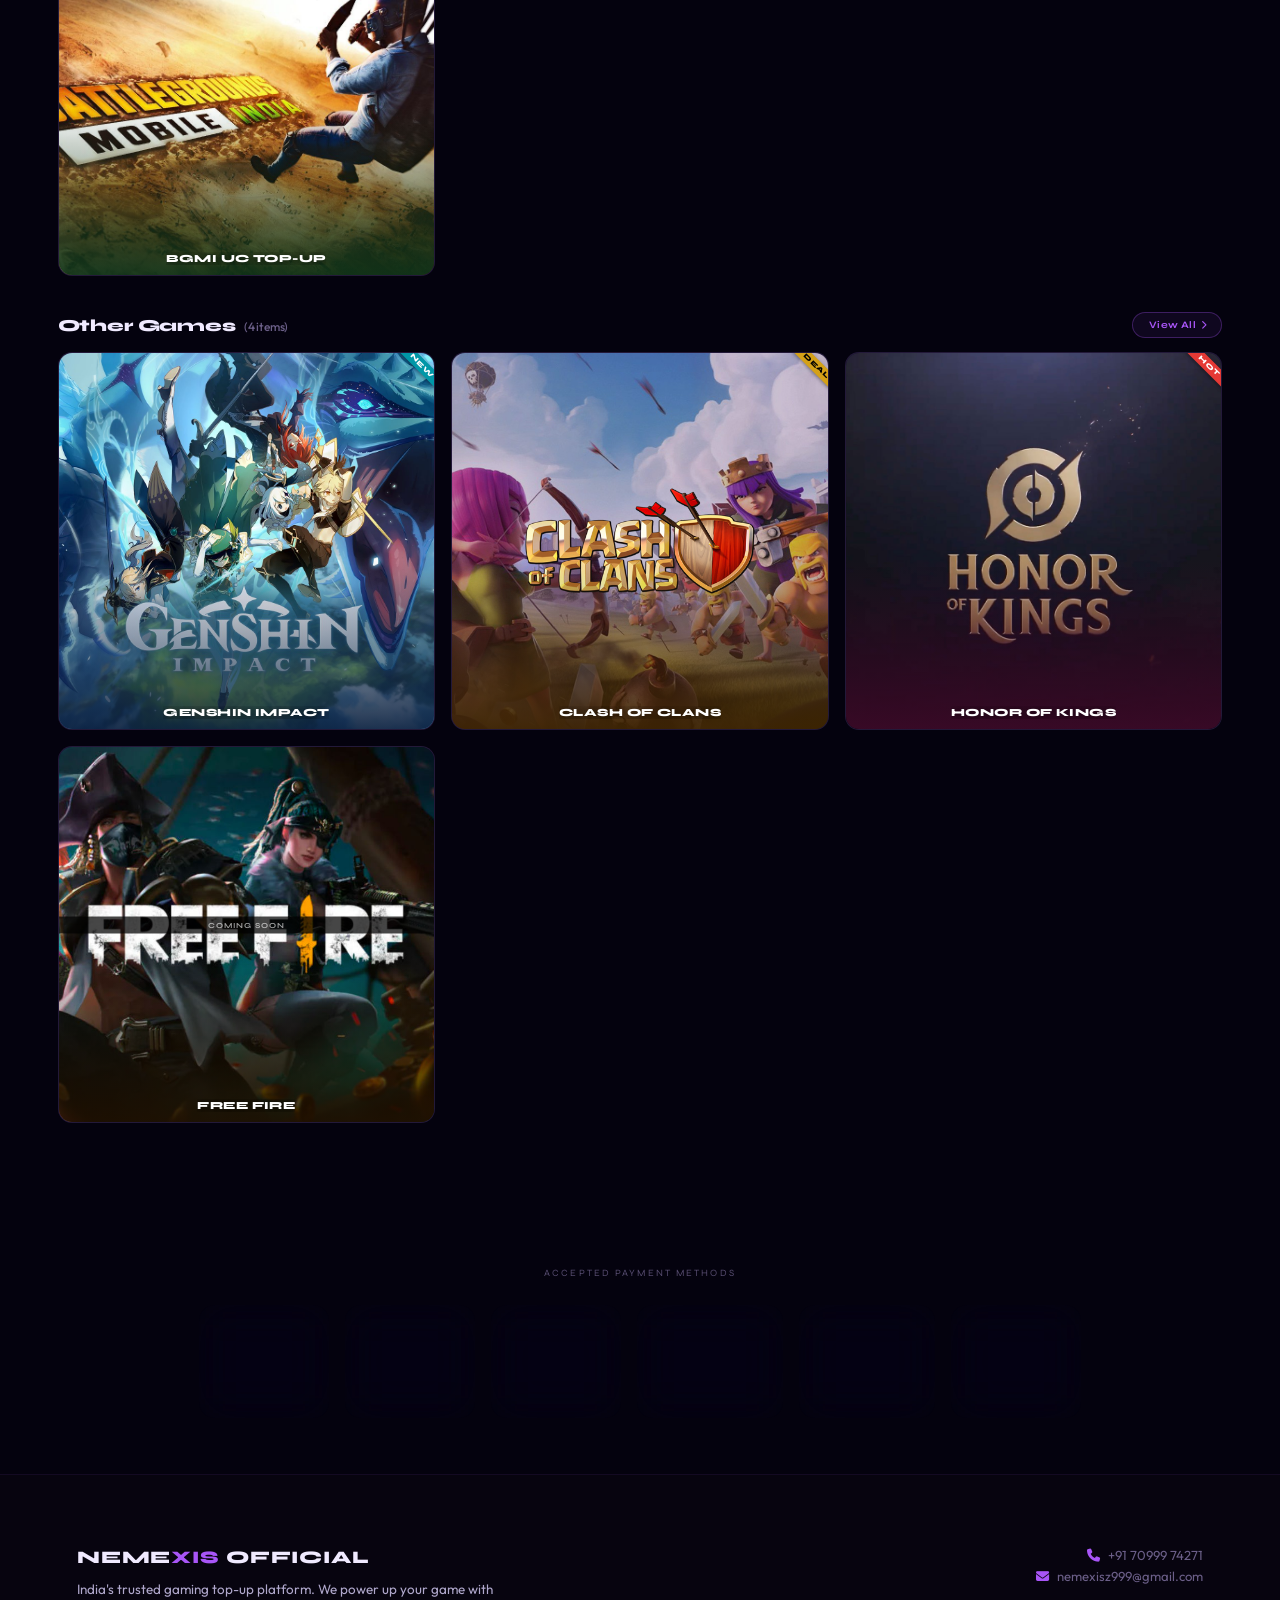
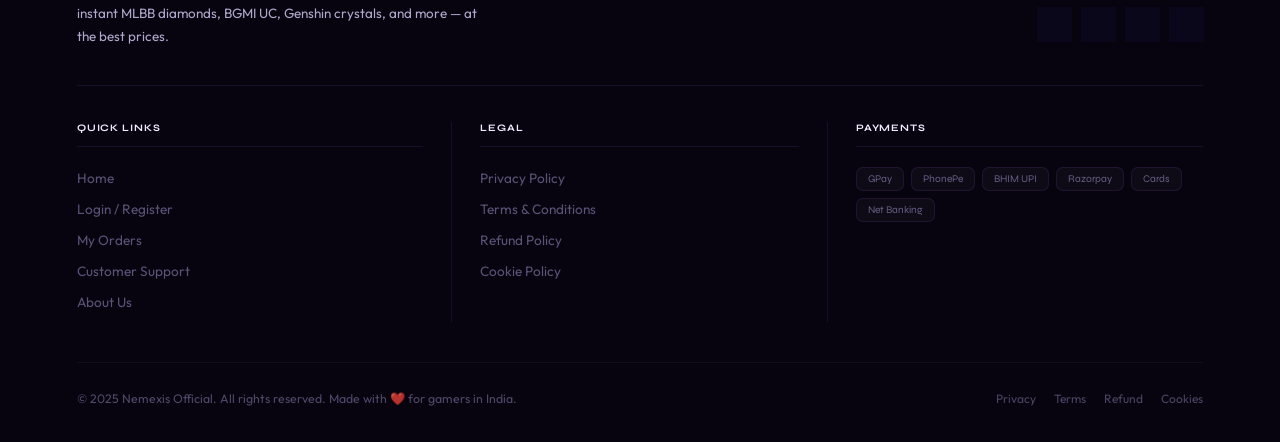
==== commit fa112144: "Add files via upload" ====
--- a/index.html
+++ b/index.html
@@ -1277,14 +1277,77 @@
     .footer-bottom-links a:hover { color: var(--purple); }
 
     @media (max-width: 768px) {
-      .footer-brand-row { flex-direction: column; }
-      .footer-brand-right { align-items: flex-start; }
+      /* Brand row stacks vertically on mobile */
+      .footer-brand-row {
+        flex-direction: column;
+        gap: 18px;
+        padding-bottom: 24px;
+        margin-bottom: 24px;
+      }
+      .footer-brand-right {
+        align-items: flex-start;
+      }
       .footer-contact p { text-align: left; }
-      .footer-cols-row { grid-template-columns: 1fr; gap: 28px; }
-      .footer-cols-row .footer-col { padding: 0; border-right: none; border-bottom: 1px solid var(--border-glass); padding-bottom: 24px; }
-      .footer-cols-row .footer-col:last-child { border-bottom: none; padding-bottom: 0; }
-      .footer-bottom { flex-direction: column; text-align: center; }
-      .footer-bottom-links { justify-content: center; flex-wrap: wrap; gap: 14px; }
+      .footer-brand-left p { font-size: 0.78rem; }
+
+      /* Keep all 3 columns in ONE row on mobile */
+      .footer-cols-row {
+        display: grid;
+        grid-template-columns: repeat(3, 1fr);
+        gap: 0;
+        margin-bottom: 24px;
+      }
+      .footer-cols-row .footer-col {
+        padding: 0 10px;
+        border-right: 1px solid var(--border-glass);
+      }
+      .footer-cols-row .footer-col:first-child { padding-left: 0; }
+      .footer-cols-row .footer-col:last-child  { padding-right: 0; border-right: none; }
+
+      /* Tighter headings */
+      .footer-col h4 {
+        font-size: 0.55rem;
+        letter-spacing: 0.05em;
+        margin-bottom: 10px;
+        padding-bottom: 6px;
+      }
+
+      /* Smaller link text */
+      .footer-col ul li { margin-bottom: 7px; }
+      .footer-col ul li a { font-size: 0.72rem; }
+
+      /* Payment chips smaller */
+      .footer-pay-chips { gap: 4px; }
+      .footer-pay-chip {
+        font-size: 0.55rem;
+        padding: 3px 6px;
+        border-radius: 4px;
+      }
+
+      /* Bottom bar stacks */
+      .footer-bottom {
+        flex-direction: column;
+        align-items: center;
+        text-align: center;
+        gap: 10px;
+      }
+      .footer-bottom p { font-size: 0.7rem; }
+      .footer-bottom-links {
+        justify-content: center;
+        flex-wrap: wrap;
+        gap: 10px;
+      }
+      .footer-bottom-links a { font-size: 0.7rem; }
+
+      footer { padding: 36px 4% 24px; }
+    }
+
+    /* Extra small screens */
+    @media (max-width: 380px) {
+      .footer-cols-row .footer-col { padding: 0 6px; }
+      .footer-col ul li a { font-size: 0.65rem; }
+      .footer-col h4 { font-size: 0.5rem; }
+      .footer-pay-chip { font-size: 0.5rem; padding: 2px 5px; }
     }
 
     /* ============================================================
@@ -1721,7 +1784,6 @@
       .hero-stat-num { font-size: 1.5rem; }
       .products-grid { grid-template-columns: repeat(2, 1fr); }
       .footer-grid { grid-template-columns: 1fr; gap: 30px; }
-      .footer-bottom { flex-direction: column; text-align: center; }
       #navbar {
         position: fixed;
         top: 70px; left: 0; right: 0;
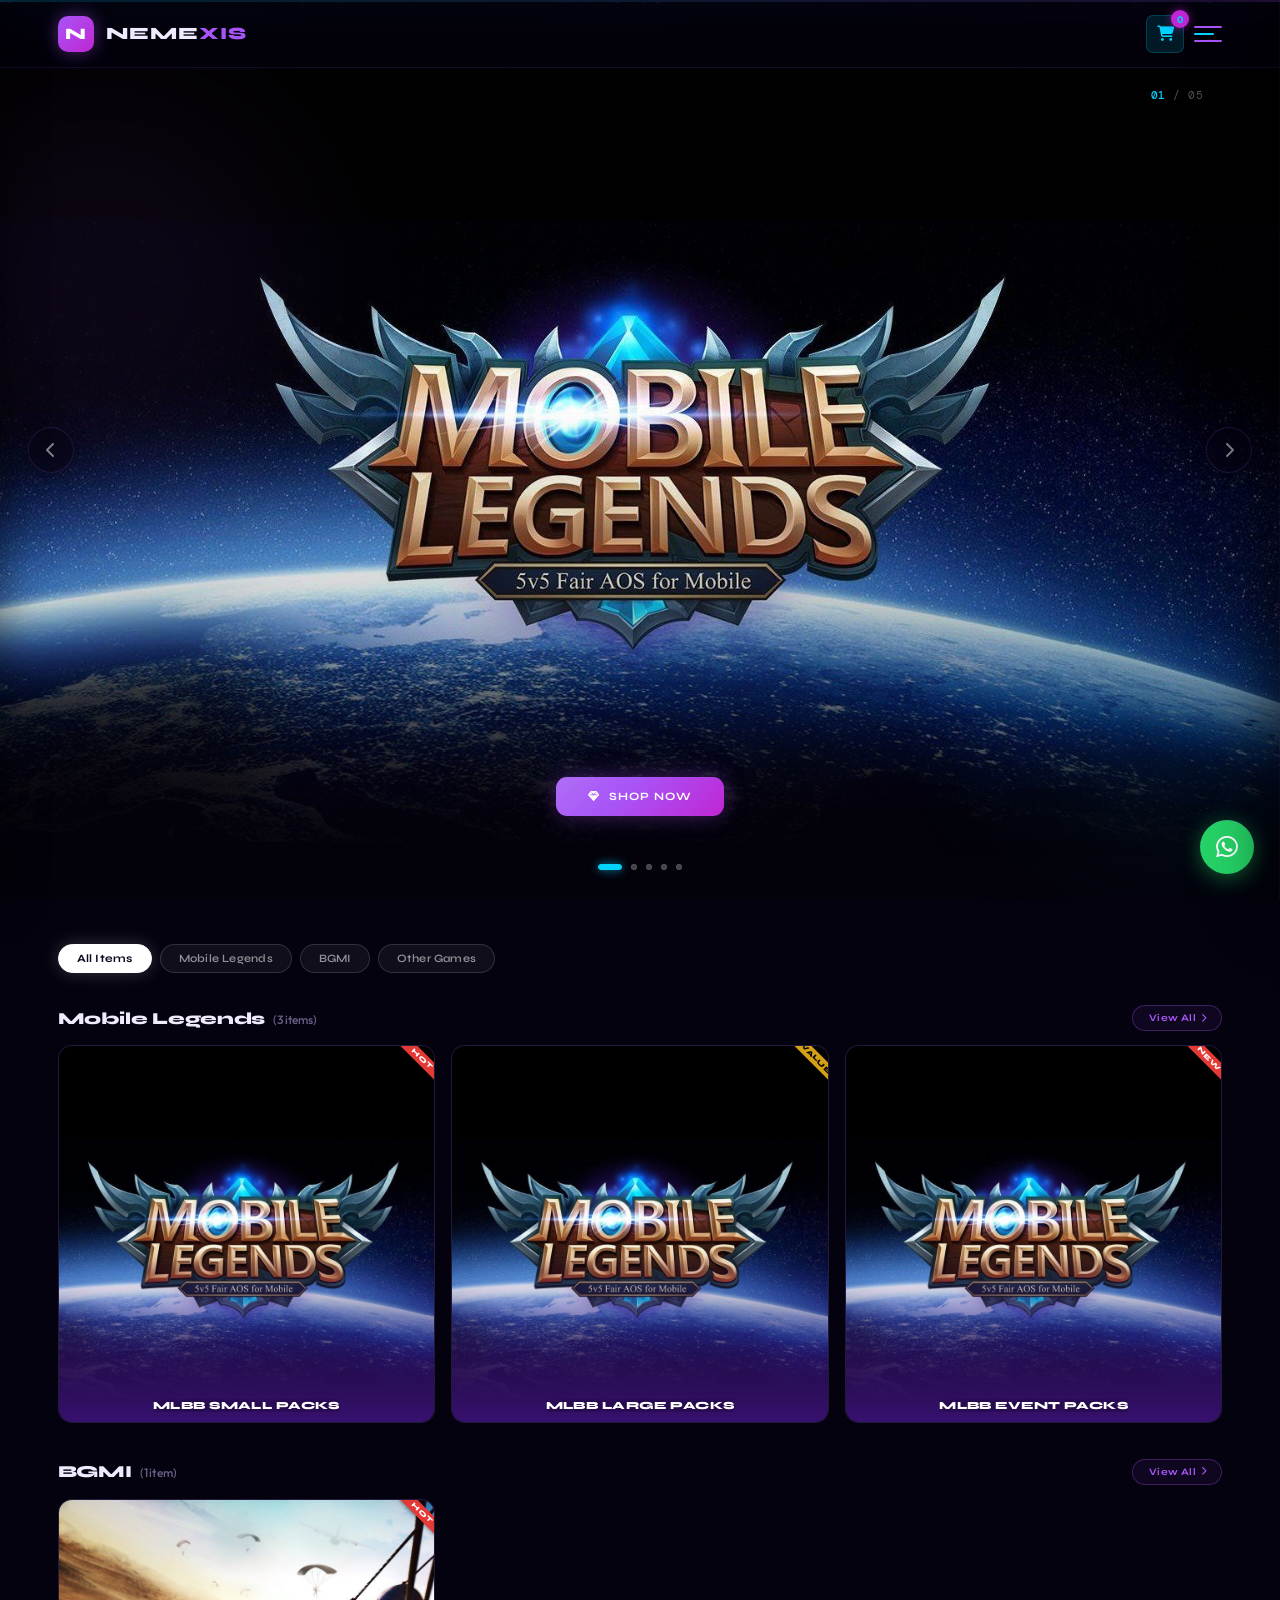
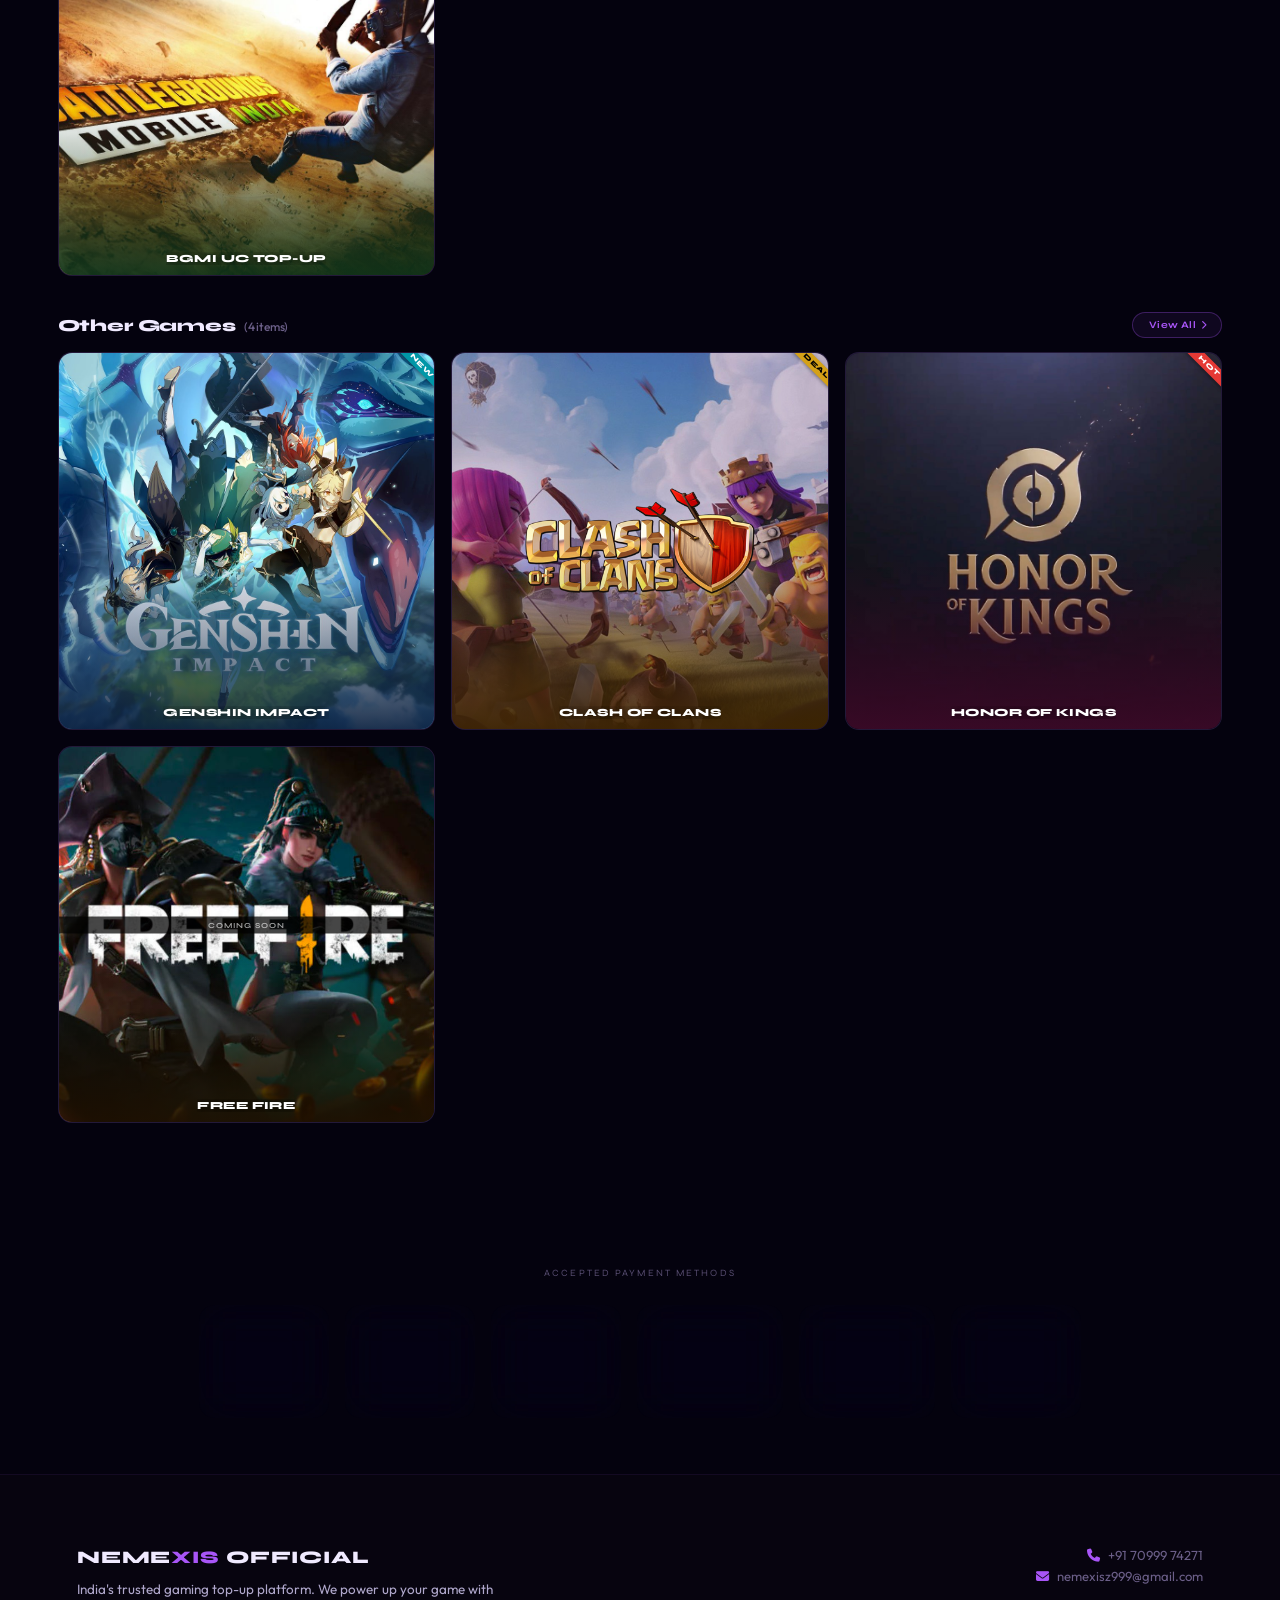
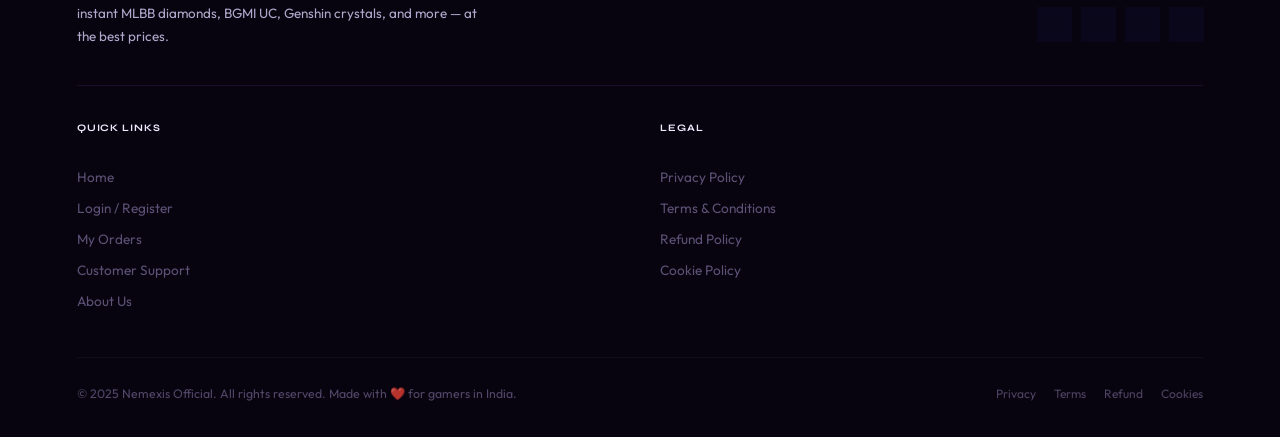
==== commit df88d002: "Add files via upload" ====
--- a/index.html
+++ b/index.html
@@ -1146,7 +1146,7 @@
       z-index: 1;
       background: var(--bg-deep);
       border-top: 1px solid var(--border-glass);
-      padding: 56px 6% 32px;
+      padding: 52px 6% 28px;
     }
 
     /* Brand row — logo/desc on left, contact/social on right */
@@ -1162,7 +1162,7 @@
     }
     .footer-brand-left {
       flex: 1;
-      min-width: 220px;
+      min-width: 200px;
       max-width: 420px;
     }
     .footer-brand-left h2 {
@@ -1193,21 +1193,33 @@
       text-align: right;
     }
 
-    /* 3-column links row */
+    /* 2-column links row — no box borders */
     .footer-cols-row {
       display: grid;
-      grid-template-columns: repeat(3, 1fr);
-      gap: 0;
-      margin-bottom: 40px;
-    }
-    .footer-cols-row .footer-col {
-      padding: 0 28px;
-      border-right: 1px solid var(--border-glass);
-    }
-    .footer-cols-row .footer-col:first-child { padding-left: 0; }
-    .footer-cols-row .footer-col:last-child  { padding-right: 0; border-right: none; }
-
-    .social-row { display:flex; gap:10px; margin-top:4px; }
+      grid-template-columns: repeat(2, 1fr);
+      gap: 40px;
+      margin-bottom: 36px;
+    }
+    .footer-col h4 {
+      font-family: var(--font-display);
+      font-size: 0.65rem;
+      font-weight: 700;
+      letter-spacing: 0.08em;
+      text-transform: uppercase;
+      color: var(--text-white);
+      margin-bottom: 16px;
+    }
+    .footer-col ul { list-style: none; }
+    .footer-col ul li { margin-bottom: 10px; }
+    .footer-col ul li a {
+      font-size: 0.86rem;
+      color: var(--text-dim);
+      font-family: var(--font-ui);
+      transition: var(--transition);
+    }
+    .footer-col ul li a:hover { color: var(--cyan); }
+
+    .social-row { display: flex; gap: 10px; margin-top: 4px; }
     .social-btn {
       width: 36px; height: 36px;
       border-radius: 9px;
@@ -1224,38 +1236,10 @@
       color: var(--purple);
       box-shadow: 0 0 14px rgba(168,85,247,0.25);
     }
-    .footer-col h4 {
-      font-family: var(--font-display);
-      font-size: 0.65rem;
-      font-weight: 700;
-      letter-spacing: 0.07em;
-      text-transform: uppercase;
-      color: var(--text-white);
-      margin-bottom: 18px;
-      padding-bottom: 10px;
-      border-bottom: 1px solid var(--border-glass);
-    }
-    .footer-col ul li { margin-bottom: 10px; }
-    .footer-col ul li a {
-      font-size: 0.86rem;
-      color: var(--text-dim);
-      font-family: var(--font-ui);
-      transition: var(--transition);
-    }
-    .footer-col ul li a:hover { color: var(--cyan); }
-    .footer-pay-chips { display:flex; flex-wrap:wrap; gap:7px; margin-top:6px; }
-    .footer-pay-chip {
-      background: rgba(255,255,255,0.04);
-      border: 1px solid var(--border-glass);
-      border-radius: 6px;
-      padding: 5px 10px;
-      font-size: 0.66rem;
-      font-family: var(--font-display);
-      color: var(--text-dim);
-    }
+
     .footer-bottom {
       border-top: 1px solid var(--border-glass);
-      padding-top: 26px;
+      padding-top: 24px;
       display: flex;
       align-items: center;
       justify-content: space-between;
@@ -1267,7 +1251,7 @@
       color: var(--text-dim);
       font-family: var(--font-ui);
     }
-    .footer-bottom-links { display:flex; gap:18px; }
+    .footer-bottom-links { display: flex; gap: 18px; flex-wrap: wrap; }
     .footer-bottom-links a {
       font-size: 0.76rem;
       color: var(--text-dim);
@@ -1276,78 +1260,40 @@
     }
     .footer-bottom-links a:hover { color: var(--purple); }
 
+    /* ── Mobile responsive ── */
     @media (max-width: 768px) {
-      /* Brand row stacks vertically on mobile */
+      footer { padding: 36px 5% 24px; }
+
       .footer-brand-row {
         flex-direction: column;
-        gap: 18px;
+        gap: 20px;
         padding-bottom: 24px;
         margin-bottom: 24px;
       }
-      .footer-brand-right {
-        align-items: flex-start;
-      }
+      .footer-brand-left { max-width: 100%; }
+      .footer-brand-left p { font-size: 0.8rem; }
+      .footer-brand-right { align-items: flex-start; }
       .footer-contact p { text-align: left; }
-      .footer-brand-left p { font-size: 0.78rem; }
-
-      /* Keep all 3 columns in ONE row on mobile */
+
+      /* 2 cols stay side by side on mobile */
       .footer-cols-row {
-        display: grid;
-        grid-template-columns: repeat(3, 1fr);
-        gap: 0;
+        grid-template-columns: repeat(2, 1fr);
+        gap: 24px;
         margin-bottom: 24px;
       }
-      .footer-cols-row .footer-col {
-        padding: 0 10px;
-        border-right: 1px solid var(--border-glass);
-      }
-      .footer-cols-row .footer-col:first-child { padding-left: 0; }
-      .footer-cols-row .footer-col:last-child  { padding-right: 0; border-right: none; }
-
-      /* Tighter headings */
-      .footer-col h4 {
-        font-size: 0.55rem;
-        letter-spacing: 0.05em;
-        margin-bottom: 10px;
-        padding-bottom: 6px;
-      }
-
-      /* Smaller link text */
-      .footer-col ul li { margin-bottom: 7px; }
-      .footer-col ul li a { font-size: 0.72rem; }
-
-      /* Payment chips smaller */
-      .footer-pay-chips { gap: 4px; }
-      .footer-pay-chip {
-        font-size: 0.55rem;
-        padding: 3px 6px;
-        border-radius: 4px;
-      }
-
-      /* Bottom bar stacks */
+      .footer-col h4 { font-size: 0.6rem; margin-bottom: 12px; }
+      .footer-col ul li { margin-bottom: 8px; }
+      .footer-col ul li a { font-size: 0.8rem; }
+
       .footer-bottom {
         flex-direction: column;
         align-items: center;
         text-align: center;
         gap: 10px;
       }
-      .footer-bottom p { font-size: 0.7rem; }
-      .footer-bottom-links {
-        justify-content: center;
-        flex-wrap: wrap;
-        gap: 10px;
-      }
-      .footer-bottom-links a { font-size: 0.7rem; }
-
-      footer { padding: 36px 4% 24px; }
-    }
-
-    /* Extra small screens */
-    @media (max-width: 380px) {
-      .footer-cols-row .footer-col { padding: 0 6px; }
-      .footer-col ul li a { font-size: 0.65rem; }
-      .footer-col h4 { font-size: 0.5rem; }
-      .footer-pay-chip { font-size: 0.5rem; padding: 2px 5px; }
+      .footer-bottom p { font-size: 0.72rem; }
+      .footer-bottom-links { justify-content: center; gap: 12px; }
+      .footer-bottom-links a { font-size: 0.72rem; }
     }
 
     /* ============================================================
@@ -1784,6 +1730,7 @@
       .hero-stat-num { font-size: 1.5rem; }
       .products-grid { grid-template-columns: repeat(2, 1fr); }
       .footer-grid { grid-template-columns: 1fr; gap: 30px; }
+      .footer-bottom { flex-direction: column; text-align: center; }
       #navbar {
         position: fixed;
         top: 70px; left: 0; right: 0;
@@ -3578,7 +3525,7 @@
       </div>
     </div>
 
-    <!-- 3-column links row -->
+    <!-- 2-column links row -->
     <div class="footer-cols-row">
       <div class="footer-col">
         <h4>Quick Links</h4>
@@ -3598,17 +3545,6 @@
           <li><a href="refund.html">Refund Policy</a></li>
           <li><a href="cookies.html">Cookie Policy</a></li>
         </ul>
-      </div>
-      <div class="footer-col">
-        <h4>Payments</h4>
-        <div class="footer-pay-chips">
-          <span class="footer-pay-chip">GPay</span>
-          <span class="footer-pay-chip">PhonePe</span>
-          <span class="footer-pay-chip">BHIM UPI</span>
-          <span class="footer-pay-chip">Razorpay</span>
-          <span class="footer-pay-chip">Cards</span>
-          <span class="footer-pay-chip">Net Banking</span>
-        </div>
       </div>
     </div>
 
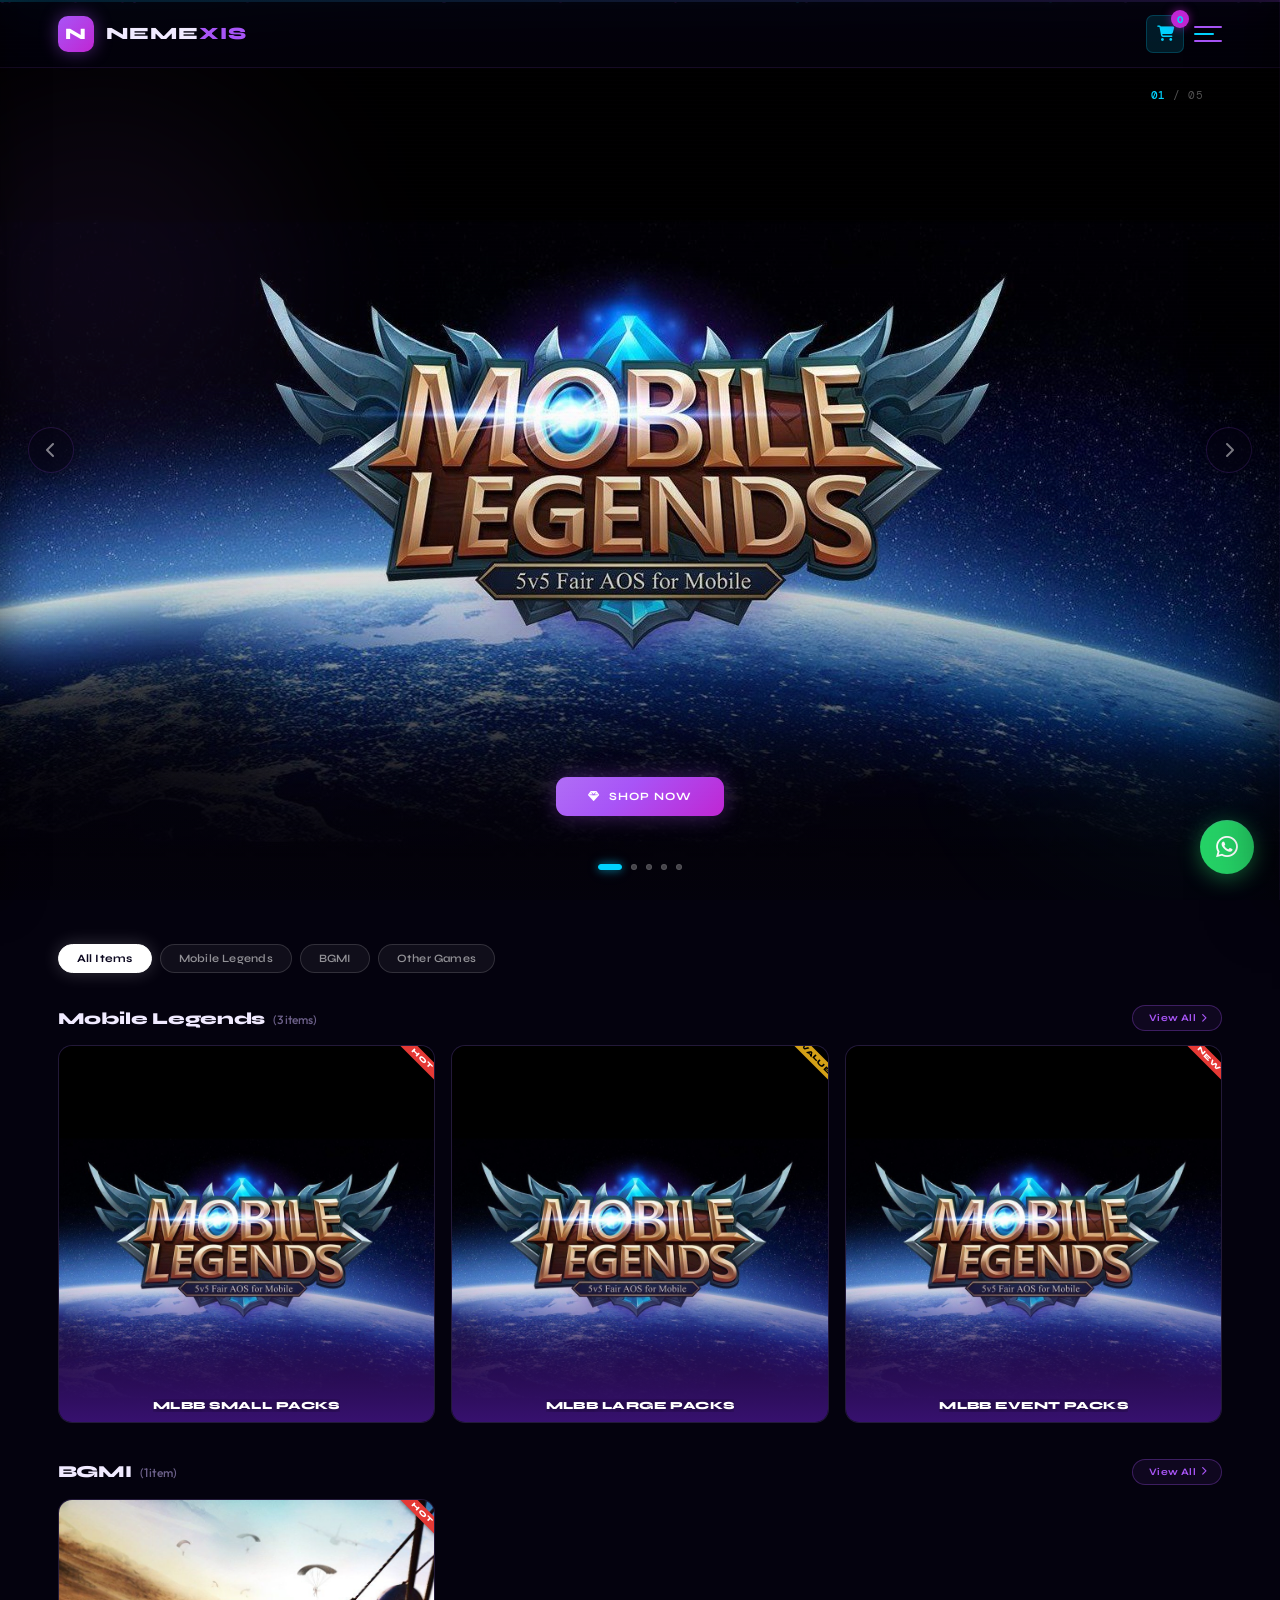
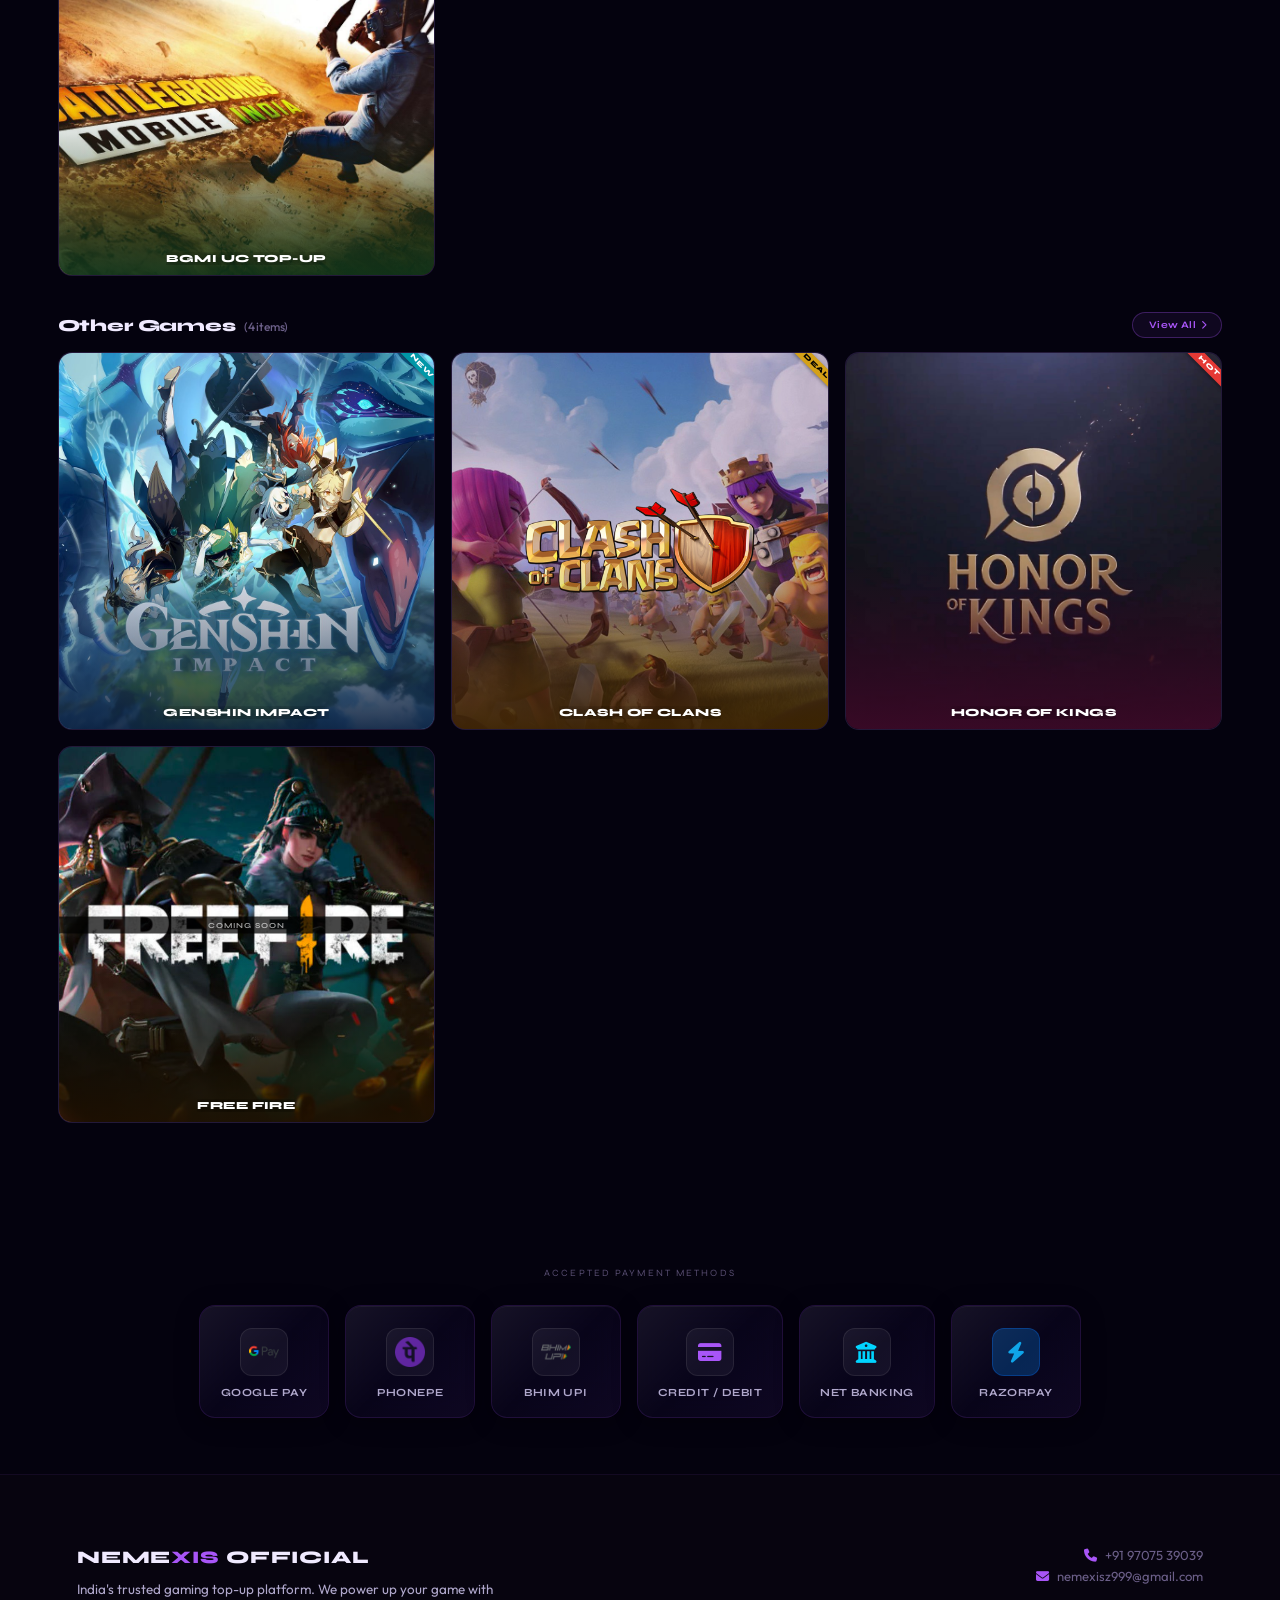
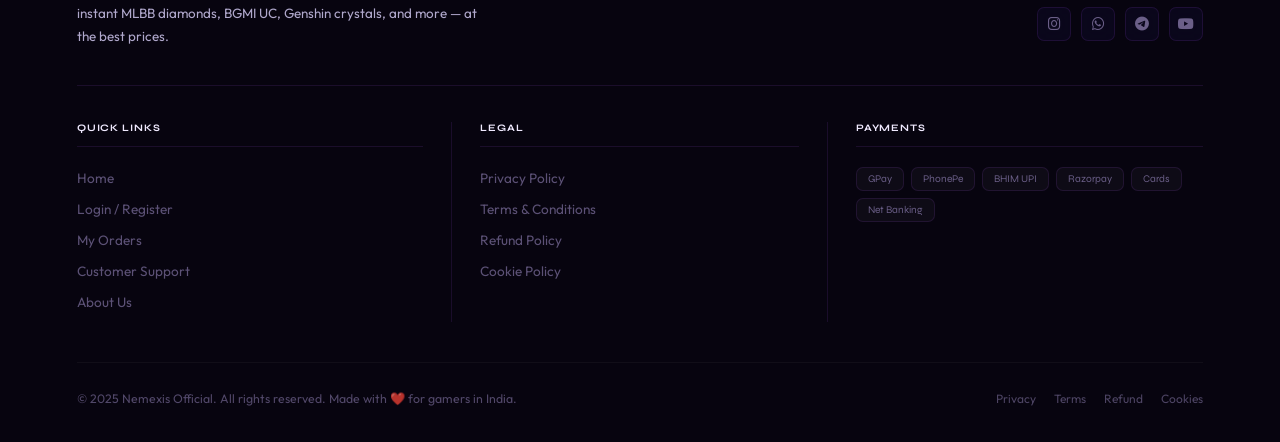
==== commit 9b5a092a: "Add files via upload" ====
--- a/index.html
+++ b/index.html
@@ -1146,7 +1146,7 @@
       z-index: 1;
       background: var(--bg-deep);
       border-top: 1px solid var(--border-glass);
-      padding: 52px 6% 28px;
+      padding: 56px 6% 32px;
     }
 
     /* Brand row — logo/desc on left, contact/social on right */
@@ -1162,7 +1162,7 @@
     }
     .footer-brand-left {
       flex: 1;
-      min-width: 200px;
+      min-width: 220px;
       max-width: 420px;
     }
     .footer-brand-left h2 {
@@ -1193,33 +1193,21 @@
       text-align: right;
     }
 
-    /* 2-column links row — no box borders */
+    /* 3-column links row */
     .footer-cols-row {
       display: grid;
-      grid-template-columns: repeat(2, 1fr);
-      gap: 40px;
-      margin-bottom: 36px;
-    }
-    .footer-col h4 {
-      font-family: var(--font-display);
-      font-size: 0.65rem;
-      font-weight: 700;
-      letter-spacing: 0.08em;
-      text-transform: uppercase;
-      color: var(--text-white);
-      margin-bottom: 16px;
-    }
-    .footer-col ul { list-style: none; }
-    .footer-col ul li { margin-bottom: 10px; }
-    .footer-col ul li a {
-      font-size: 0.86rem;
-      color: var(--text-dim);
-      font-family: var(--font-ui);
-      transition: var(--transition);
-    }
-    .footer-col ul li a:hover { color: var(--cyan); }
-
-    .social-row { display: flex; gap: 10px; margin-top: 4px; }
+      grid-template-columns: repeat(3, 1fr);
+      gap: 0;
+      margin-bottom: 40px;
+    }
+    .footer-cols-row .footer-col {
+      padding: 0 28px;
+      border-right: 1px solid var(--border-glass);
+    }
+    .footer-cols-row .footer-col:first-child { padding-left: 0; }
+    .footer-cols-row .footer-col:last-child  { padding-right: 0; border-right: none; }
+
+    .social-row { display:flex; gap:10px; margin-top:4px; }
     .social-btn {
       width: 36px; height: 36px;
       border-radius: 9px;
@@ -1236,10 +1224,38 @@
       color: var(--purple);
       box-shadow: 0 0 14px rgba(168,85,247,0.25);
     }
-
+    .footer-col h4 {
+      font-family: var(--font-display);
+      font-size: 0.65rem;
+      font-weight: 700;
+      letter-spacing: 0.07em;
+      text-transform: uppercase;
+      color: var(--text-white);
+      margin-bottom: 18px;
+      padding-bottom: 10px;
+      border-bottom: 1px solid var(--border-glass);
+    }
+    .footer-col ul li { margin-bottom: 10px; }
+    .footer-col ul li a {
+      font-size: 0.86rem;
+      color: var(--text-dim);
+      font-family: var(--font-ui);
+      transition: var(--transition);
+    }
+    .footer-col ul li a:hover { color: var(--cyan); }
+    .footer-pay-chips { display:flex; flex-wrap:wrap; gap:7px; margin-top:6px; }
+    .footer-pay-chip {
+      background: rgba(255,255,255,0.04);
+      border: 1px solid var(--border-glass);
+      border-radius: 6px;
+      padding: 5px 10px;
+      font-size: 0.66rem;
+      font-family: var(--font-display);
+      color: var(--text-dim);
+    }
     .footer-bottom {
       border-top: 1px solid var(--border-glass);
-      padding-top: 24px;
+      padding-top: 26px;
       display: flex;
       align-items: center;
       justify-content: space-between;
@@ -1251,7 +1267,7 @@
       color: var(--text-dim);
       font-family: var(--font-ui);
     }
-    .footer-bottom-links { display: flex; gap: 18px; flex-wrap: wrap; }
+    .footer-bottom-links { display:flex; gap:18px; }
     .footer-bottom-links a {
       font-size: 0.76rem;
       color: var(--text-dim);
@@ -1260,40 +1276,15 @@
     }
     .footer-bottom-links a:hover { color: var(--purple); }
 
-    /* ── Mobile responsive ── */
     @media (max-width: 768px) {
-      footer { padding: 36px 5% 24px; }
-
-      .footer-brand-row {
-        flex-direction: column;
-        gap: 20px;
-        padding-bottom: 24px;
-        margin-bottom: 24px;
-      }
-      .footer-brand-left { max-width: 100%; }
-      .footer-brand-left p { font-size: 0.8rem; }
+      .footer-brand-row { flex-direction: column; }
       .footer-brand-right { align-items: flex-start; }
       .footer-contact p { text-align: left; }
-
-      /* 2 cols stay side by side on mobile */
-      .footer-cols-row {
-        grid-template-columns: repeat(2, 1fr);
-        gap: 24px;
-        margin-bottom: 24px;
-      }
-      .footer-col h4 { font-size: 0.6rem; margin-bottom: 12px; }
-      .footer-col ul li { margin-bottom: 8px; }
-      .footer-col ul li a { font-size: 0.8rem; }
-
-      .footer-bottom {
-        flex-direction: column;
-        align-items: center;
-        text-align: center;
-        gap: 10px;
-      }
-      .footer-bottom p { font-size: 0.72rem; }
-      .footer-bottom-links { justify-content: center; gap: 12px; }
-      .footer-bottom-links a { font-size: 0.72rem; }
+      .footer-cols-row { grid-template-columns: 1fr; gap: 28px; }
+      .footer-cols-row .footer-col { padding: 0; border-right: none; border-bottom: 1px solid var(--border-glass); padding-bottom: 24px; }
+      .footer-cols-row .footer-col:last-child { border-bottom: none; padding-bottom: 0; }
+      .footer-bottom { flex-direction: column; text-align: center; }
+      .footer-bottom-links { justify-content: center; flex-wrap: wrap; gap: 14px; }
     }
 
     /* ============================================================
@@ -3513,19 +3504,19 @@
       </div>
       <div class="footer-brand-right">
         <div class="footer-contact">
-          <p><i class="fas fa-phone" style="color:var(--purple);margin-right:8px"></i>+91 70999 74271</p>
+          <p><i class="fas fa-phone" style="color:var(--purple);margin-right:8px"></i>+91 97075 39039</p>
           <p><i class="fas fa-envelope" style="color:var(--purple);margin-right:8px"></i>nemexisz999@gmail.com</p>
         </div>
         <div class="social-row">
           <a href="#" class="social-btn" aria-label="Instagram"><i class="fab fa-instagram"></i></a>
-          <a href="https://wa.me/917099974271" target="_blank" class="social-btn" aria-label="WhatsApp"><i class="fab fa-whatsapp"></i></a>
+          <a href="https://wa.me/919707539039" target="_blank" class="social-btn" aria-label="WhatsApp"><i class="fab fa-whatsapp"></i></a>
           <a href="#" class="social-btn" aria-label="Telegram"><i class="fab fa-telegram"></i></a>
           <a href="#" class="social-btn" aria-label="YouTube"><i class="fab fa-youtube"></i></a>
         </div>
       </div>
     </div>
 
-    <!-- 2-column links row -->
+    <!-- 3-column links row -->
     <div class="footer-cols-row">
       <div class="footer-col">
         <h4>Quick Links</h4>
@@ -3546,6 +3537,17 @@
           <li><a href="cookies.html">Cookie Policy</a></li>
         </ul>
       </div>
+      <div class="footer-col">
+        <h4>Payments</h4>
+        <div class="footer-pay-chips">
+          <span class="footer-pay-chip">GPay</span>
+          <span class="footer-pay-chip">PhonePe</span>
+          <span class="footer-pay-chip">BHIM UPI</span>
+          <span class="footer-pay-chip">Razorpay</span>
+          <span class="footer-pay-chip">Cards</span>
+          <span class="footer-pay-chip">Net Banking</span>
+        </div>
+      </div>
     </div>
 
     <div class="footer-bottom">
@@ -3557,7 +3559,7 @@
   </footer>
 
   <!-- WHATSAPP FLOAT -->
-  <a href="https://wa.me/917099974271" target="_blank" class="wa-float" aria-label="Chat on WhatsApp">
+  <a href="https://wa.me/919707539039" target="_blank" class="wa-float" aria-label="Chat on WhatsApp">
     <i class="fab fa-whatsapp"></i>
   </a>
 
